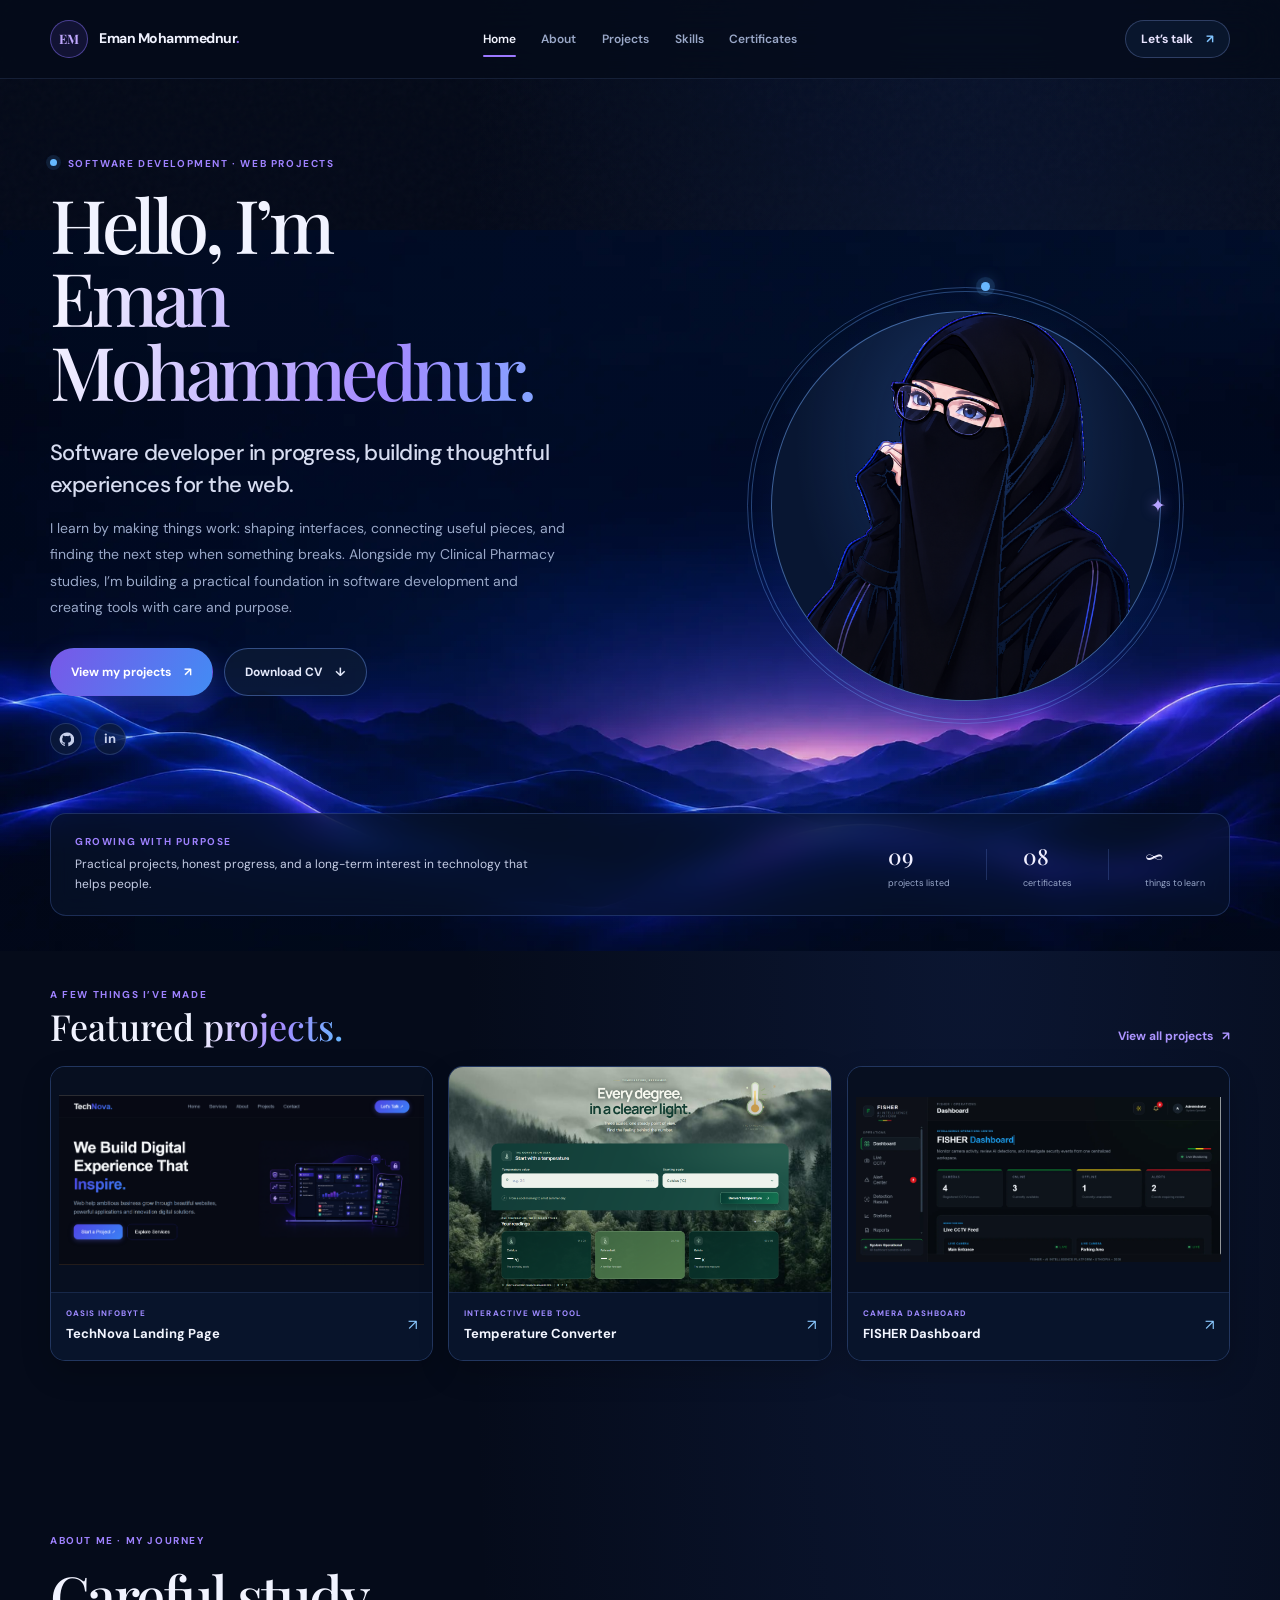
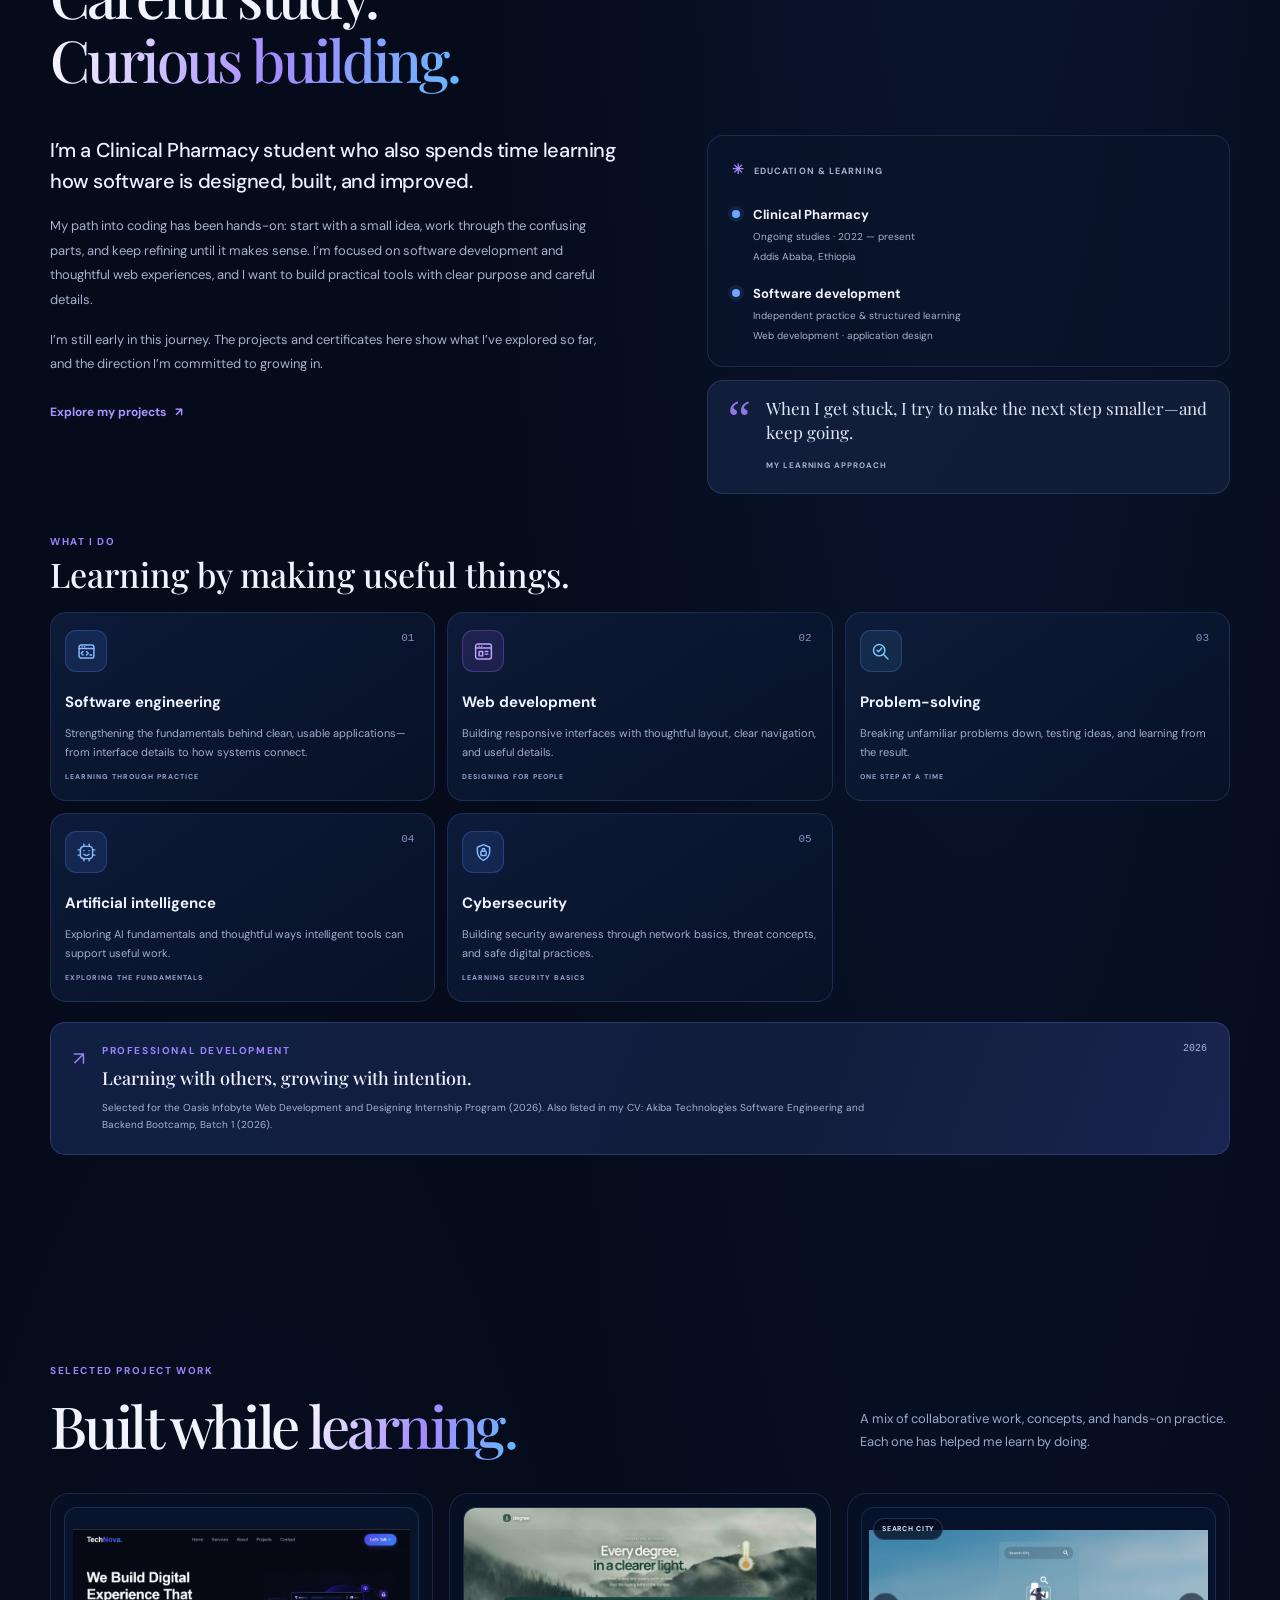
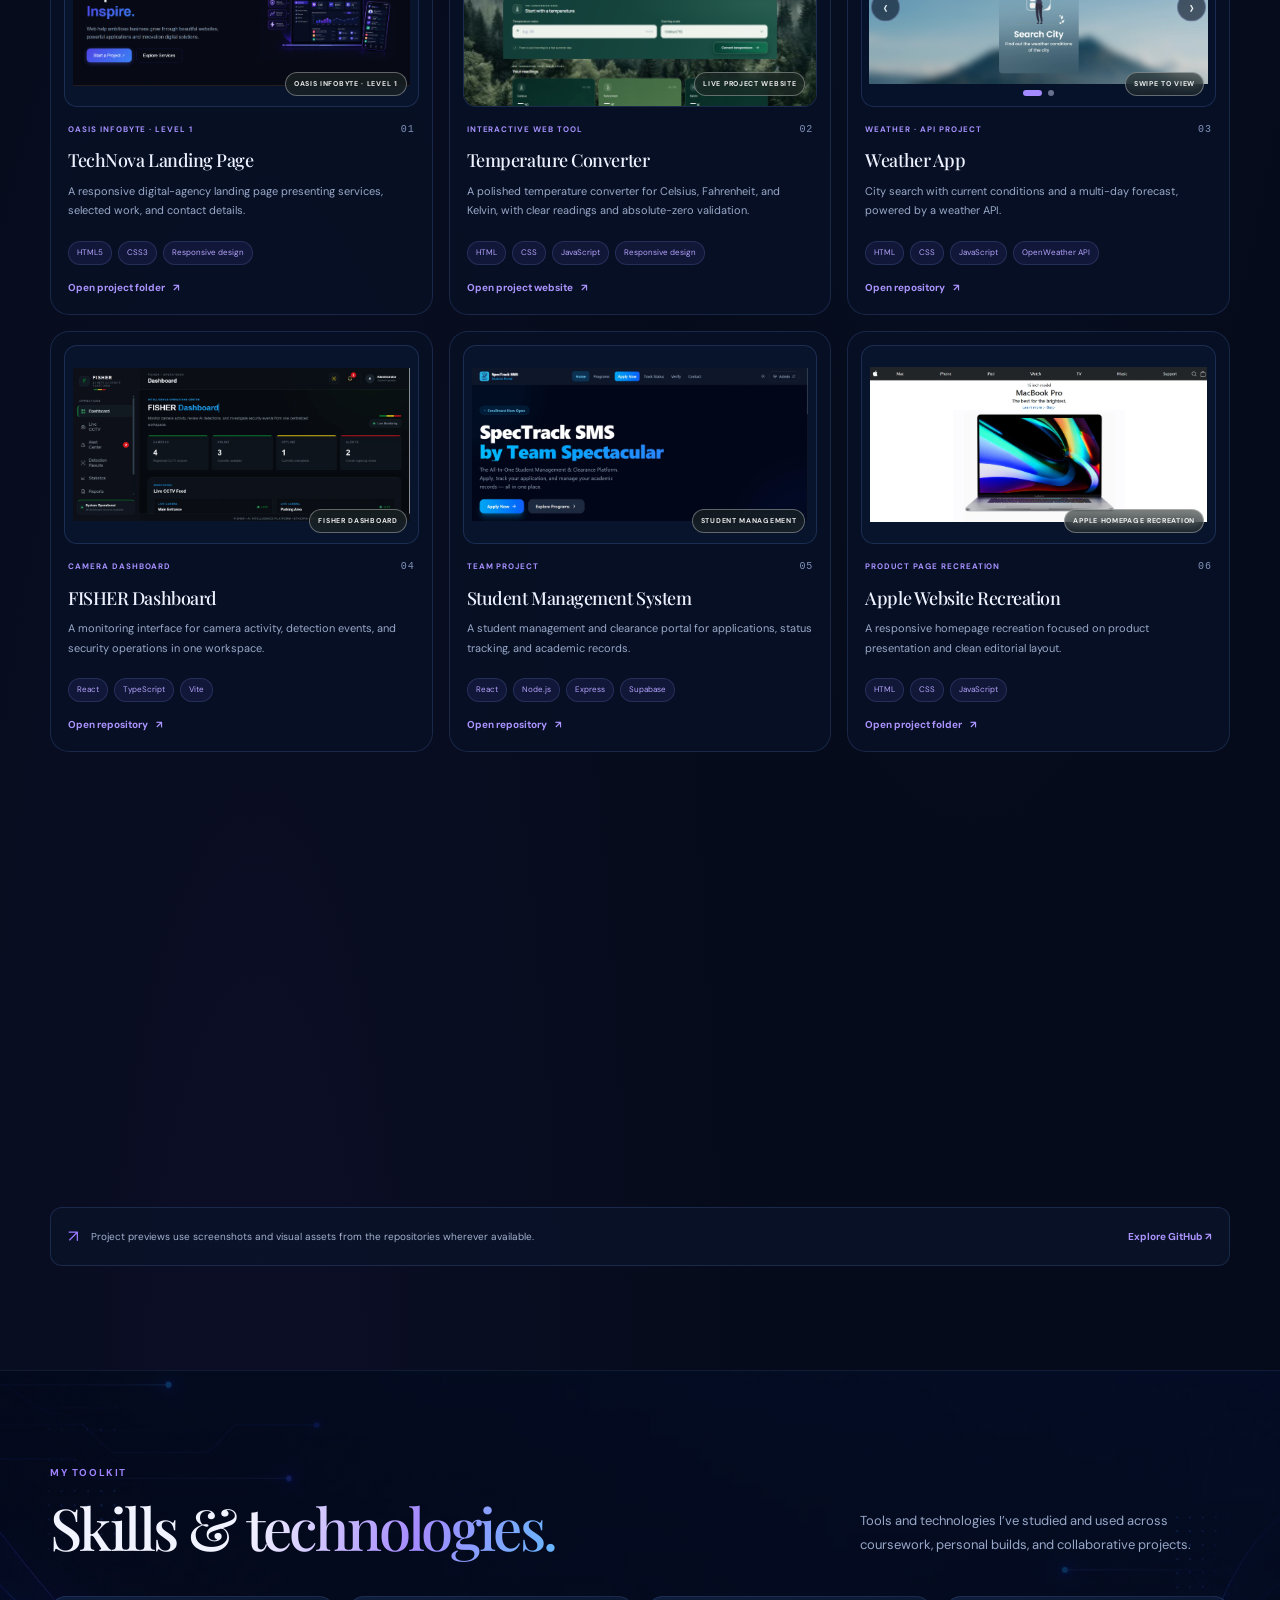
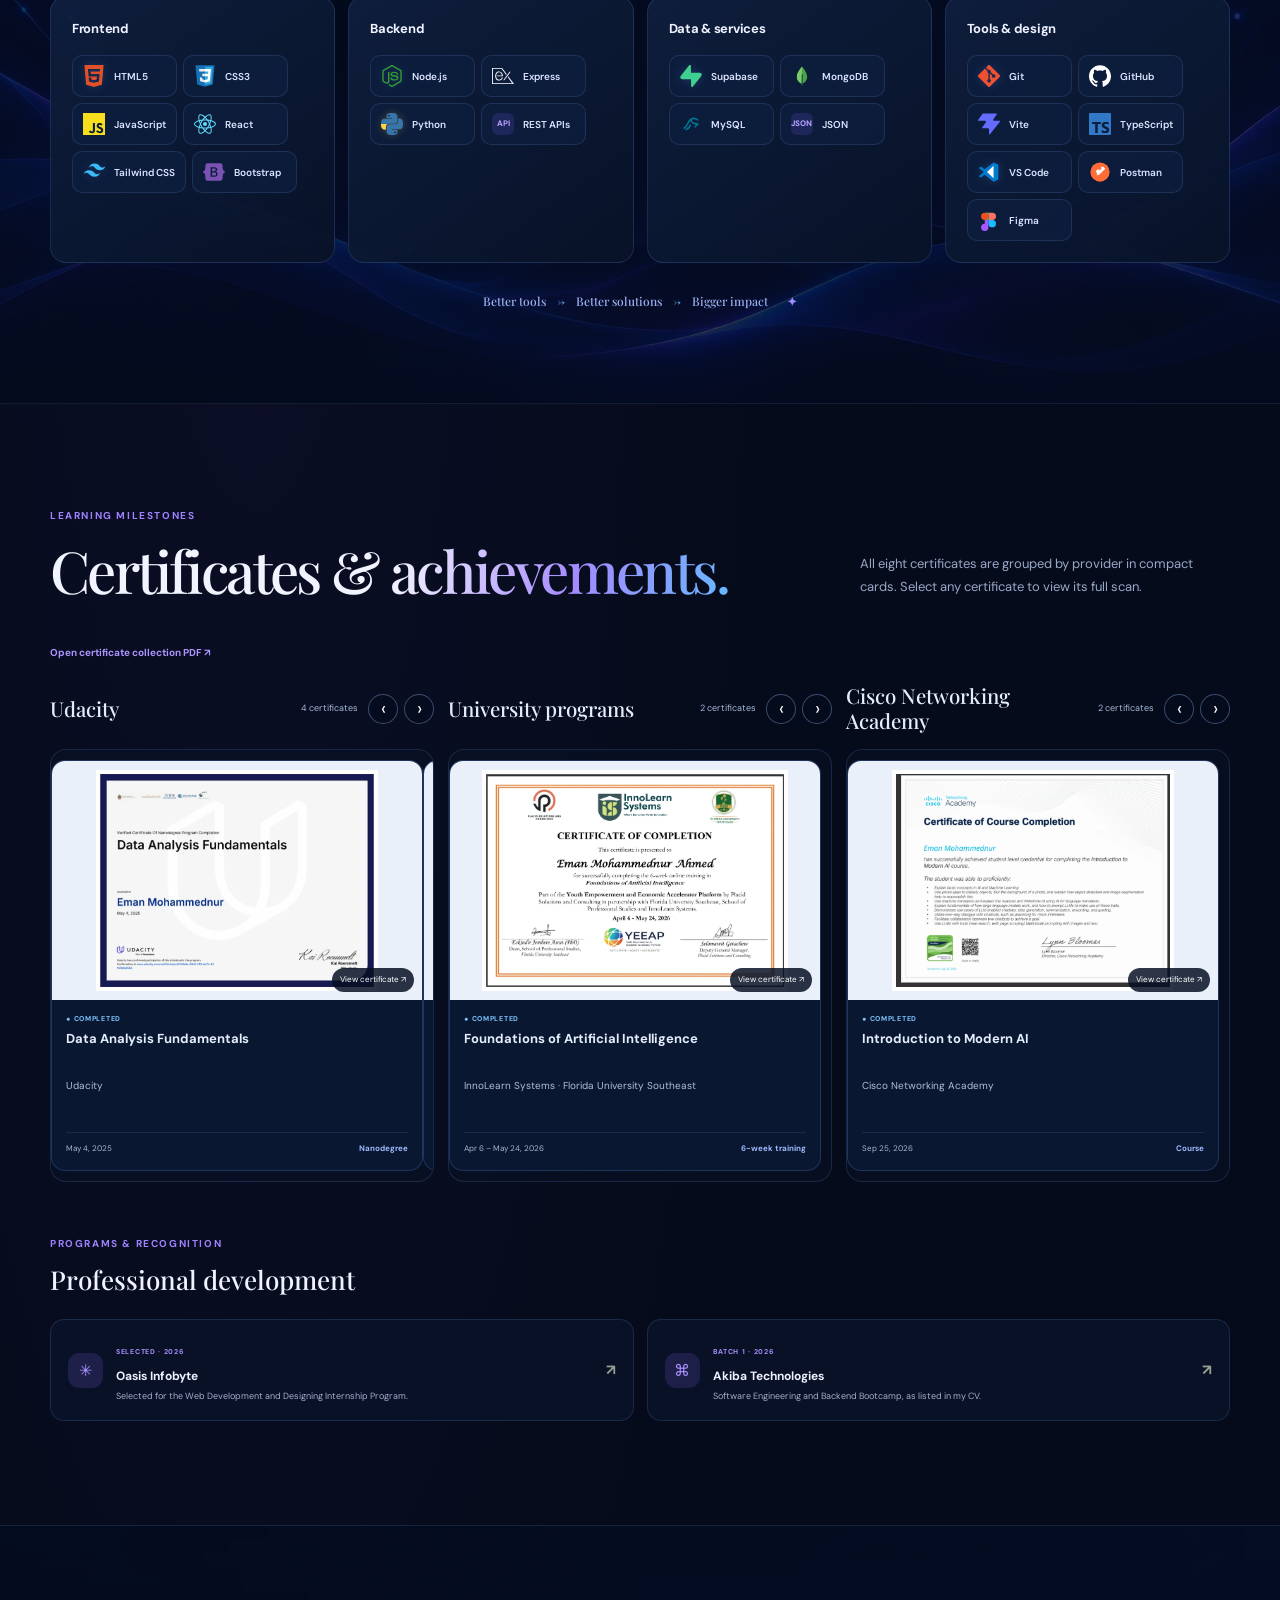
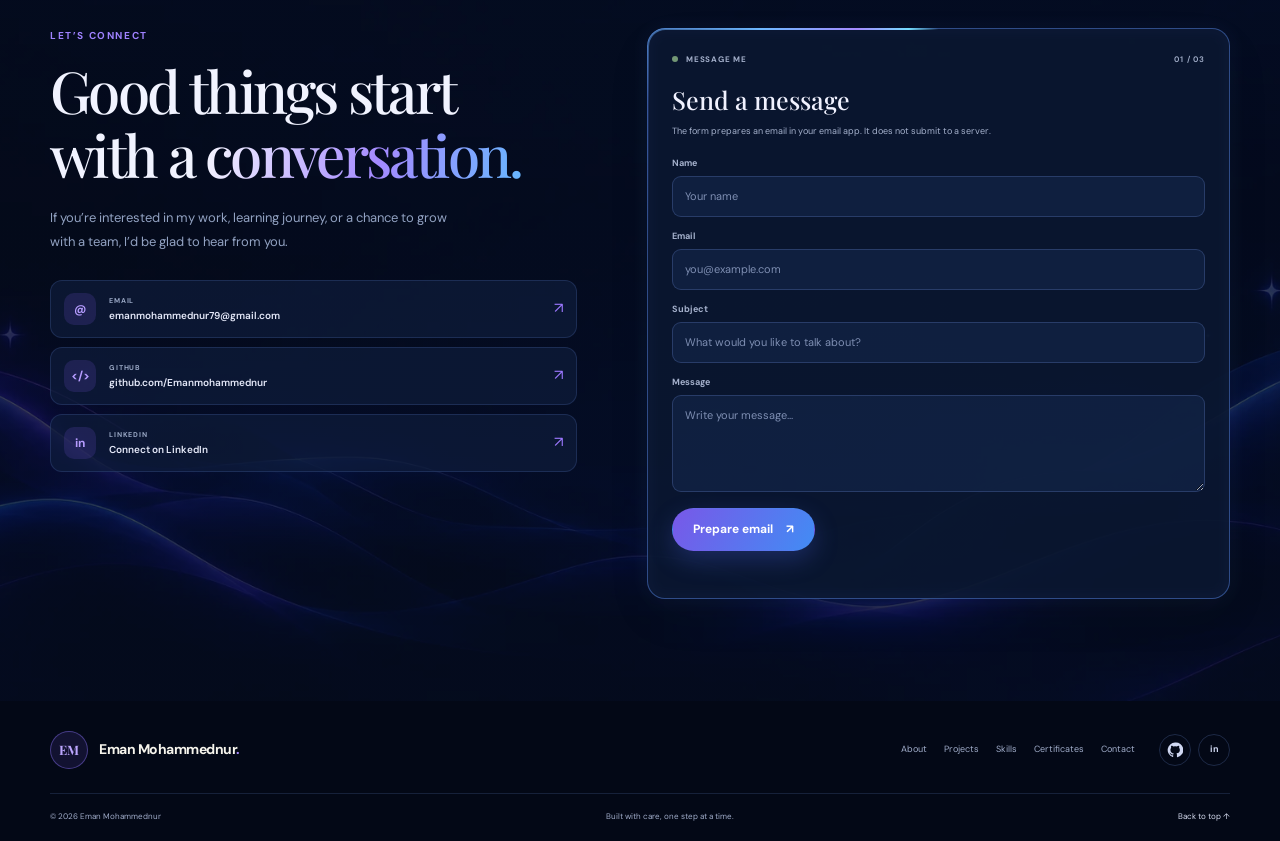
==== Level 1/Personal_Portfolio/index.html @ e4104e5e "Initial commit" ====
<!doctype html>
<html lang="en">
  <head>
    <meta charset="utf-8" />
    <meta name="viewport" content="width=device-width, initial-scale=1" />
    <meta name="theme-color" content="#050b1a" />
    <meta
      name="description"
      content="Eman Mohammednur — software developer and Clinical Pharmacy student building thoughtful, practical web projects."
    />
    <meta property="og:title" content="Eman Mohammednur — Software Developer" />
    <meta
      property="og:description"
      content="A portfolio of practical software projects, technical learning, and thoughtful web design."
    />
    <title>Eman Mohammednur — Software Developer</title>
    <link
      rel="icon"
      href="data:image/svg+xml,%3Csvg xmlns='http://www.w3.org/2000/svg' viewBox='0 0 64 64'%3E%3Crect width='64' height='64' rx='18' fill='%23050b1a'/%3E%3Ctext x='50%25' y='54%25' text-anchor='middle' dominant-baseline='middle' font-family='Georgia' font-weight='700' font-size='24' fill='%236ea8ff'%3EEM%3C/text%3E%3C/svg%3E"
    />
    <link rel="stylesheet" href="styles.css" />
    <script src="script.js" defer></script>
  </head>
  <body>
    <a class="skip-link" href="#main">Skip to content</a>
    <header class="site-header">
      <div class="header-inner wrap">
        <a class="brand" href="#home" aria-label="Eman Mohammednur home"
          ><span class="brand-mark">EM</span
          ><span>Eman Mohammednur<span class="blue">.</span></span></a
        >
        <button
          class="menu-toggle"
          aria-expanded="false"
          aria-controls="primary-nav"
          aria-label="Open navigation"
        >
          <span></span><span></span>
        </button>
        <nav class="primary-nav" id="primary-nav" aria-label="Main navigation">
          <a class="nav-link is-active" href="#home">Home</a
          ><a class="nav-link" href="#about">About</a
          ><a class="nav-link" href="#projects">Projects</a
          ><a class="nav-link" href="#skills">Skills</a
          ><a class="nav-link" href="#certificates">Certificates</a
          ><a class="nav-link mobile-contact" href="#contact">Contact <span>↗</span></a>
        </nav>
        <a class="button secondary header-contact" href="#contact">Let’s talk <span>↗</span></a>
      </div>
    </header>
    <main id="main">
      <section class="hero wrap" id="home">
        <div class="hero-copy reveal">
          <p class="eyebrow"><i class="live-dot"></i> SOFTWARE DEVELOPMENT · WEB PROJECTS</p>
          <h1>Hello, I’m<br /><span class="gradient-text">Eman Mohammednur.</span></h1>
          <p class="hero-role">
            Software developer in progress, building thoughtful experiences for the web.
          </p>
          <p class="hero-intro">
            I learn by making things work: shaping interfaces, connecting useful pieces, and finding
            the next step when something breaks. Alongside my Clinical Pharmacy studies, I’m
            building a practical foundation in software development and creating tools with care and
            purpose.
          </p>
          <div class="hero-actions">
            <a class="button primary" href="#projects">View my projects <span>↗</span></a
            ><a
              class="button secondary download-button"
              href="assets/Eman-Mohammednur-CV.pdf"
              download="Eman-Mohammednur-CV.pdf"
              >Download CV <span>↓</span></a
            >
          </div>
          <div class="social-links">
            <a
              class="social-icon"
              href="https://github.com/Emanmohammednur"
              target="_blank"
              rel="noreferrer"
              aria-label="GitHub profile"
              ><svg viewBox="0 0 24 24" aria-hidden="true">
                <path
                  d="M12 .9a11.1 11.1 0 0 0-3.5 21.6c.55.1.76-.23.76-.53v-2.06c-3.1.67-3.76-1.32-3.76-1.32-.5-1.28-1.24-1.62-1.24-1.62-1.01-.69.08-.68.08-.68 1.12.08 1.71 1.15 1.71 1.15 1.1-.1.69 1.92 3.45 1.16.1-.73.39-1.23.7-1.51-2.48-.29-5.1-1.24-5.1-5.52 0-1.22.44-2.22 1.16-3-.12-.29-.5-1.43.11-2.98 0 0 .95-.3 3.05 1.15a10.6 10.6 0 0 1 5.55 0c2.1-1.45 3.05-1.15 3.05-1.15.61 1.55.23 2.69.11 2.98.72.78 1.16 1.78 1.16 3 0 4.29-2.62 5.23-5.12 5.51.4.35.75 1.03.75 2.08v3.08c0 .3.2.64.77.53A11.1 11.1 0 0 0 12 .9Z"
                /></svg></a
            ><a
              class="social-icon linkedin"
              href="https://www.linkedin.com/in/eman-mohammednur-807894436"
              target="_blank"
              rel="noreferrer"
              aria-label="LinkedIn profile"
              >in</a
            >
          </div>
        </div>
        <div class="hero-art reveal">
          <div class="portrait-frame">
            <span class="portrait-orbit-track" aria-hidden="true"></span
            ><span class="portrait-orbit-pair" aria-hidden="true"
              ><span class="portrait-star">✦</span><span class="portrait-satellite"></span
            ></span>
            <div class="portrait-window">
              <img
                class="portrait-image"
                src="assets/profile/niqabi-cutout.png"
                alt="Illustrated portrait of Eman wearing a niqab and glasses"
              />
            </div>
          </div>
        </div>
        <div class="hero-strip reveal">
          <div>
            <p class="eyebrow">GROWING WITH PURPOSE</p>
            <p>
              Practical projects, honest progress, and a long-term interest in technology that helps
              people.
            </p>
          </div>
          <div class="metrics">
            <div><b>09</b><span>projects listed</span></div>
            <i></i>
            <div><b>08</b><span>certificates</span></div>
            <i></i>
            <div><b>∞</b><span>things to learn</span></div>
          </div>
        </div>
      </section>

      <section class="featured-section wrap" aria-labelledby="featured-heading">
        <div class="featured-heading reveal">
          <div>
            <p class="eyebrow">A FEW THINGS I’VE MADE</p>
            <h2 id="featured-heading">Featured <span class="gradient-text">projects.</span></h2>
          </div>
          <a class="text-link" href="#projects">View all projects <span>↗</span></a>
        </div>
        <div class="featured-grid">
          <a class="featured-card reveal" href="#project-landing"
            ><span class="featured-image"
              ><img
                src="assets/projects/technova-landing-page-user.png"
                alt="TechNova Digital landing page screenshot supplied by Eman"
                loading="lazy" /></span
            ><span class="featured-info"
              ><span><small>OASIS INFOBYTE</small><b>TechNova Landing Page</b></span
              ><i aria-hidden="true">↗</i></span
            ></a
          >
          <a class="featured-card reveal" href="#project-temperature"
            ><span class="featured-image temperature-site-preview"
              ><img
                src="assets/projects/temperature-converter.png"
                alt="Screenshot of the Temperature Converter website showing its forest background, converter form, and temperature readings"
                loading="lazy" /></span
            ><span class="featured-info"
              ><span><small>INTERACTIVE WEB TOOL</small><b>Temperature Converter</b></span
              ><i aria-hidden="true">↗</i></span
            ></a
          >
          <a class="featured-card reveal" href="#project-fisher"
            ><span class="featured-image"
              ><img
                src="assets/projects/fisher-dashboard-project.webp"
                alt="FISHER dashboard showing camera activity and monitoring summaries"
                loading="lazy" /></span
            ><span class="featured-info"
              ><span><small>CAMERA DASHBOARD</small><b>FISHER Dashboard</b></span
              ><i aria-hidden="true">↗</i></span
            ></a
          >
        </div>
      </section>

      <section class="section wrap" id="about">
        <div class="section-title reveal">
          <p class="eyebrow">ABOUT ME · MY JOURNEY</p>
          <h2>Careful study.<br /><span class="gradient-text">Curious building.</span></h2>
        </div>
        <div class="about-grid">
          <div class="about-copy reveal">
            <p class="lead">
              I’m a Clinical Pharmacy student who also spends time learning how software is
              designed, built, and improved.
            </p>
            <p>
              My path into coding has been hands-on: start with a small idea, work through the
              confusing parts, and keep refining until it makes sense. I’m focused on software
              development and thoughtful web experiences, and I want to build practical tools with
              clear purpose and careful details.
            </p>
            <p>
              I’m still early in this journey. The projects and certificates here show what I’ve
              explored so far, and the direction I’m committed to growing in.
            </p>
            <a class="text-link" href="#projects">Explore my projects <span>↗</span></a>
          </div>
          <div class="about-aside reveal">
            <div class="education-card">
              <p class="card-kicker"><span>✳</span> EDUCATION &amp; LEARNING</p>
              <div class="timeline-entry">
                <i></i>
                <div>
                  <h3>Clinical Pharmacy</h3>
                  <p>Ongoing studies · 2022 — present</p>
                  <small>Addis Ababa, Ethiopia</small>
                </div>
              </div>
              <div class="timeline-entry">
                <i></i>
                <div>
                  <h3>Software development</h3>
                  <p>Independent practice &amp; structured learning</p>
                  <small>Web development · application design</small>
                </div>
              </div>
            </div>
            <div class="quote-card">
              <b>“</b>
              <p>When I get stuck, I try to make the next step smaller—and keep going.</p>
              <small>MY LEARNING APPROACH</small>
            </div>
          </div>
        </div>
        <div class="journey-overview">
          <div class="journey-copy">
            <p class="eyebrow">WHAT I DO</p>
            <h3>Learning by making useful things.</h3>
          </div>
          <div class="focus-grid">
            <article class="focus-card reveal">
              <small>01</small
              ><span class="focus-icon" aria-hidden="true"
                ><svg viewBox="0 0 24 24" fill="none">
                  <rect x="3.5" y="4.5" width="17" height="15" rx="2.5"></rect>
                  <path
                    d="M3.5 8.5h17M7 6.5h.01M10 6.5h.01M8 12l-2 2 2 2m4 0 2-2-2-2m4 4h2"
                  ></path></svg
              ></span>
              <h3>Software engineering</h3>
              <p>
                Strengthening the fundamentals behind clean, usable applications—from interface
                details to how systems connect.
              </p>
              <label>LEARNING THROUGH PRACTICE</label>
            </article>
            <article class="focus-card reveal">
              <small>02</small
              ><span class="focus-icon" aria-hidden="true"
                ><svg viewBox="0 0 24 24" fill="none">
                  <rect x="3" y="3.5" width="18" height="17" rx="2.5"></rect>
                  <path d="M3 8h18M7 6h.01M10 6h.01M7 12h4v5H7zm7 0h3m-3 3h3"></path></svg
              ></span>
              <h3>Web development</h3>
              <p>
                Building responsive interfaces with thoughtful layout, clear navigation, and useful
                details.
              </p>
              <label>DESIGNING FOR PEOPLE</label>
            </article>
            <article class="focus-card reveal">
              <small>03</small
              ><span class="focus-icon" aria-hidden="true"
                ><svg viewBox="0 0 24 24" fill="none">
                  <circle cx="10.5" cy="10.5" r="6.5"></circle>
                  <path d="m15.5 15.5 5 5M8 10.5l1.7 1.7L13.5 8"></path></svg
              ></span>
              <h3>Problem-solving</h3>
              <p>Breaking unfamiliar problems down, testing ideas, and learning from the result.</p>
              <label>ONE STEP AT A TIME</label>
            </article>
            <article class="focus-card reveal">
              <small>04</small
              ><span class="focus-icon" aria-hidden="true"
                ><svg viewBox="0 0 24 24" fill="none">
                  <rect x="5" y="5" width="14" height="14" rx="4"></rect>
                  <path
                    d="M9 2.5v2.5m6-2.5v2.5M9 19v2.5m6-2.5v2.5M2.5 9H5m-2.5 6H5M19 9h2.5M19 15h2.5M9 10h.01M15 10h.01M9 14c1.7 1.5 4.3 1.5 6 0"
                  ></path></svg
              ></span>
              <h3>Artificial intelligence</h3>
              <p>
                Exploring AI fundamentals and thoughtful ways intelligent tools can support useful
                work.
              </p>
              <label>EXPLORING THE FUNDAMENTALS</label>
            </article>
            <article class="focus-card reveal">
              <small>05</small
              ><span class="focus-icon" aria-hidden="true"
                ><svg viewBox="0 0 24 24" fill="none">
                  <path d="M12 3 19 6v5c0 4.5-2.9 7.7-7 10-4.1-2.3-7-5.5-7-10V6l7-3Z"></path>
                  <rect x="9" y="10.5" width="6" height="5" rx="1"></rect>
                  <path d="M10.5 10.5V9a1.5 1.5 0 0 1 3 0v1.5"></path></svg
              ></span>
              <h3>Cybersecurity</h3>
              <p>
                Building security awareness through network basics, threat concepts, and safe
                digital practices.
              </p>
              <label>LEARNING SECURITY BASICS</label>
            </article>
          </div>
        </div>
        <div class="development-strip reveal">
          <span>↗</span>
          <div>
            <p class="eyebrow">PROFESSIONAL DEVELOPMENT</p>
            <h3>Learning with others, growing with intention.</h3>
            <p>
              Selected for the Oasis Infobyte Web Development and Designing Internship Program
              (2026). Also listed in my CV: Akiba Technologies Software Engineering and Backend
              Bootcamp, Batch 1 (2026).
            </p>
          </div>
          <small>2026</small>
        </div>
      </section>

      <section class="section wrap" id="projects">
        <div class="section-row reveal">
          <div class="section-title">
            <p class="eyebrow">SELECTED PROJECT WORK</p>
            <h2>Built while <span class="gradient-text">learning.</span></h2>
          </div>
          <p class="section-note">
            A mix of collaborative work, concepts, and hands-on practice. Each one has helped me
            learn by doing.
          </p>
        </div>
        <div class="project-grid">
          <article class="project-card reveal" id="project-landing">
            <div class="project-preview project-screenshot">
              <img
                src="assets/projects/technova-landing-page-user.png"
                alt="TechNova Digital responsive landing page screenshot supplied by Eman"
                loading="lazy"
              /><small class="preview-caption">OASIS INFOBYTE · LEVEL 1</small>
            </div>
            <div class="project-info">
              <div class="project-meta"><span>OASIS INFOBYTE · LEVEL 1</span><b>01</b></div>
              <h3>TechNova Landing Page</h3>
              <p>
                A responsive digital-agency landing page presenting services, selected work, and
                contact details.
              </p>
              <ul class="tags">
                <li>HTML5</li>
                <li>CSS3</li>
                <li>Responsive design</li>
              </ul>
              <a
                class="project-link"
                href="https://github.com/Emanmohammednur/OIBSIP/tree/master/Level%201/WebDev-L1-LandingPage"
                target="_blank"
                rel="noreferrer"
                >Open project folder <span>↗</span></a
              >
            </div>
          </article>
          <article class="project-card reveal" id="project-temperature">
            <div class="project-preview project-screenshot temperature-project-preview">
              <img
                src="assets/projects/temperature-converter.png"
                alt="Screenshot of the Temperature Converter website showing its forest background, converter form, and temperature readings"
                loading="lazy"
              /><small class="preview-caption">LIVE PROJECT WEBSITE</small>
            </div>
            <div class="project-info">
              <div class="project-meta"><span>INTERACTIVE WEB TOOL</span><b>02</b></div>
              <h3>Temperature Converter</h3>
              <p>
                A polished temperature converter for Celsius, Fahrenheit, and Kelvin, with clear
                readings and absolute-zero validation.
              </p>
              <ul class="tags">
                <li>HTML</li>
                <li>CSS</li>
                <li>JavaScript</li>
                <li>Responsive design</li>
              </ul>
              <a
                class="project-link"
                href="../Temperature_Convertor/index.html"
                target="_blank"
                rel="noreferrer"
                >Open project website <span>↗</span></a
              >
            </div>
          </article>
          <article class="project-card reveal" id="project-weather">
            <div
              class="project-preview project-carousel"
              data-carousel
              aria-label="Weather app screenshots"
            >
              <div class="carousel-track">
                <figure>
                  <img
                    src="assets/projects/weather-search.webp"
                    alt="Weather app city search screen"
                    loading="lazy"
                  />
                  <figcaption>SEARCH CITY</figcaption>
                </figure>
                <figure>
                  <img
                    src="assets/projects/weather-forecast.webp"
                    alt="Weather app forecast for Colorado"
                    loading="lazy"
                  />
                  <figcaption>WEATHER FORECAST</figcaption>
                </figure>
              </div>
              <button
                class="carousel-arrow previous"
                type="button"
                aria-label="Previous weather screenshot"
              >
                ‹</button
              ><button
                class="carousel-arrow next"
                type="button"
                aria-label="Next weather screenshot"
              >
                ›
              </button>
              <div class="carousel-dots">
                <button
                  type="button"
                  aria-label="Show weather search screenshot"
                  aria-current="true"
                ></button
                ><button
                  type="button"
                  aria-label="Show weather forecast screenshot"
                  aria-current="false"
                ></button>
              </div>
              <small class="preview-caption">SWIPE TO VIEW</small>
            </div>
            <div class="project-info">
              <div class="project-meta"><span>WEATHER · API PROJECT</span><b>03</b></div>
              <h3>Weather App</h3>
              <p>
                City search with current conditions and a multi-day forecast, powered by a weather
                API.
              </p>
              <ul class="tags">
                <li>HTML</li>
                <li>CSS</li>
                <li>JavaScript</li>
                <li>OpenWeather API</li>
              </ul>
              <a
                class="project-link"
                href="https://github.com/Emanmohammednur/Weather-App"
                target="_blank"
                rel="noreferrer"
                >Open repository <span>↗</span></a
              >
            </div>
          </article>
          <article class="project-card reveal" id="project-fisher">
            <div class="project-preview project-screenshot">
              <img
                src="assets/projects/fisher-dashboard-project.webp"
                alt="FISHER dashboard showing live camera status and monitoring summaries"
                loading="lazy"
              /><small class="preview-caption">FISHER DASHBOARD</small>
            </div>
            <div class="project-info">
              <div class="project-meta"><span>CAMERA DASHBOARD</span><b>04</b></div>
              <h3>FISHER Dashboard</h3>
              <p>
                A monitoring interface for camera activity, detection events, and security
                operations in one workspace.
              </p>
              <ul class="tags">
                <li>React</li>
                <li>TypeScript</li>
                <li>Vite</li>
              </ul>
              <a
                class="project-link"
                href="https://github.com/Emanmohammednur/Fisher-Dashboard"
                target="_blank"
                rel="noreferrer"
                >Open repository <span>↗</span></a
              >
            </div>
          </article>
          <article class="project-card reveal" id="project-student">
            <div class="project-preview project-screenshot">
              <img
                src="assets/projects/student-management.webp"
                alt="Screenshot of the student management portal created by Team Spectacular"
                loading="lazy"
              /><small class="preview-caption">STUDENT MANAGEMENT</small>
            </div>
            <div class="project-info">
              <div class="project-meta"><span>TEAM PROJECT</span><b>05</b></div>
              <h3>Student Management System</h3>
              <p>
                A student management and clearance portal for applications, status tracking, and
                academic records.
              </p>
              <ul class="tags">
                <li>React</li>
                <li>Node.js</li>
                <li>Express</li>
                <li>Supabase</li>
              </ul>
              <a
                class="project-link"
                href="https://github.com/Spectacular-insa/Student_management"
                target="_blank"
                rel="noreferrer"
                >Open repository <span>↗</span></a
              >
            </div>
          </article>
          <article class="project-card reveal">
            <div class="project-preview project-screenshot">
              <img
                src="assets/projects/apple-homepage.webp"
                alt="Apple homepage recreation screenshot showing a MacBook Pro product page"
                loading="lazy"
              /><small class="preview-caption">APPLE HOMEPAGE RECREATION</small>
            </div>
            <div class="project-info">
              <div class="project-meta"><span>PRODUCT PAGE RECREATION</span><b>06</b></div>
              <h3>Apple Website Recreation</h3>
              <p>
                A responsive homepage recreation focused on product presentation and clean editorial
                layout.
              </p>
              <ul class="tags">
                <li>HTML</li>
                <li>CSS</li>
                <li>JavaScript</li>
              </ul>
              <a
                class="project-link"
                href="https://github.com/Emanmohammednur/Evangadi-Project/tree/master/phase%201/Apple%20Homepage"
                target="_blank"
                rel="noreferrer"
                >Open project folder <span>↗</span></a
              >
            </div>
          </article>
          <article class="project-card reveal">
            <div class="project-preview project-screenshot">
              <img
                src="assets/projects/youtube-homepage.webp"
                alt="YouTube homepage clone with video cards and sidebar navigation"
                loading="lazy"
              /><small class="preview-caption">YOUTUBE CLONE</small>
            </div>
            <div class="project-info">
              <div class="project-meta"><span>INTERFACE RECREATION</span><b>07</b></div>
              <h3>YouTube Homepage Clone</h3>
              <p>
                A front-end recreation of the YouTube browse page with a navigation rail, video
                grid, and search header.
              </p>
              <ul class="tags">
                <li>HTML</li>
                <li>CSS</li>
                <li>JavaScript</li>
              </ul>
              <a
                class="project-link"
                href="https://github.com/Emanmohammednur"
                target="_blank"
                rel="noreferrer"
                >More on GitHub <span>↗</span></a
              >
            </div>
          </article>
          <article class="project-card reveal">
            <div class="project-preview project-screenshot calculator-preview">
              <img
                src="assets/projects/calculator-app.webp"
                alt="Responsive calculator project showing arithmetic controls and display"
                loading="lazy"
              /><small class="preview-caption">CALCULATOR APP</small>
            </div>
            <div class="project-info">
              <div class="project-meta"><span>INTERACTIVE WEB APP</span><b>08</b></div>
              <h3>Calculator App</h3>
              <p>
                A responsive calculator with live arithmetic, clear and delete controls, and
                animated button feedback.
              </p>
              <ul class="tags">
                <li>HTML5</li>
                <li>CSS3</li>
                <li>JavaScript</li>
              </ul>
              <div class="project-links">
                <a
                  class="project-link"
                  href="https://calculator-app-67e0.onrender.com"
                  target="_blank"
                  rel="noreferrer"
                  >Live demo <span>↗</span></a
                ><a
                  class="project-link"
                  href="https://github.com/Emanmohammednur/Calculator-App"
                  target="_blank"
                  rel="noreferrer"
                  >Source code <span>↗</span></a
                >
              </div>
            </div>
          </article>
          <article class="project-card reveal">
            <div class="project-preview project-screenshot portfolio-project-preview">
              <img
                src="assets/projects/portfolio-website-current.png"
                alt="Screenshot of the current Eman Mohammednur portfolio homepage"
                loading="lazy"
              />
              <small class="preview-caption">CURRENT PORTFOLIO WEBSITE</small>
            </div>
            <div class="project-info">
              <div class="project-meta"><span>PERSONAL PORTFOLIO</span><b>09</b></div>
              <h3>This Portfolio</h3>
              <p>
                A responsive portfolio for my software work, learning journey, and selected
                projects—with a custom dark interface.
              </p>
              <ul class="tags">
                <li>HTML5</li>
                <li>CSS3</li>
                <li>JavaScript</li>
                <li>Responsive</li>
              </ul>
              <a class="project-link" href="#home">Back to the homepage <span>↗</span></a>
            </div>
          </article>
        </div>
        <div class="project-note">
          <span>↗</span>
          <p>
            Project previews use screenshots and visual assets from the repositories wherever
            available.
          </p>
          <a href="https://github.com/Emanmohammednur" target="_blank" rel="noreferrer"
            >Explore GitHub ↗</a
          >
        </div>
      </section>

      <section class="band-section" id="skills">
        <div class="wrap section">
          <div class="section-row reveal">
            <div class="section-title">
              <p class="eyebrow">MY TOOLKIT</p>
              <h2>Skills &amp; <span class="gradient-text">technologies.</span></h2>
            </div>
            <p class="section-note">
              Tools and technologies I’ve studied and used across coursework, personal builds, and
              collaborative projects.
            </p>
          </div>
          <div class="skills-grid">
            <article class="skill-card reveal">
              <h3>Frontend</h3>
              <ul class="stack-list">
                <li><img src="assets/technology/html5.svg" alt="" /><span>HTML5</span></li>
                <li><img src="assets/technology/css3.svg" alt="" /><span>CSS3</span></li>
                <li>
                  <img src="assets/technology/javascript.svg" alt="" /><span>JavaScript</span>
                </li>
                <li><img src="assets/technology/react.svg" alt="" /><span>React</span></li>
                <li>
                  <img src="assets/technology/tailwindcss.svg" alt="" /><span>Tailwind CSS</span>
                </li>
                <li><img src="assets/technology/bootstrap.svg" alt="" /><span>Bootstrap</span></li>
              </ul>
            </article>
            <article class="skill-card reveal">
              <h3>Backend</h3>
              <ul class="stack-list">
                <li><img src="assets/technology/node-js.svg" alt="" /><span>Node.js</span></li>
                <li><img src="assets/technology/express.svg" alt="" /><span>Express</span></li>
                <li><img src="assets/technology/python.svg" alt="" /><span>Python</span></li>
                <li><span class="stack-mark">API</span><span>REST APIs</span></li>
              </ul>
            </article>
            <article class="skill-card reveal">
              <h3>Data &amp; services</h3>
              <ul class="stack-list">
                <li><img src="assets/technology/supabase.svg" alt="" /><span>Supabase</span></li>
                <li><img src="assets/technology/mongodb.svg" alt="" /><span>MongoDB</span></li>
                <li><img src="assets/technology/mysql.svg" alt="" /><span>MySQL</span></li>
                <li><span class="stack-mark">JSON</span><span>JSON</span></li>
              </ul>
            </article>
            <article class="skill-card reveal">
              <h3>Tools &amp; design</h3>
              <ul class="stack-list">
                <li><img src="assets/technology/git.svg" alt="" /><span>Git</span></li>
                <li><img src="assets/technology/github.svg" alt="" /><span>GitHub</span></li>
                <li><img src="assets/technology/vite.svg" alt="" /><span>Vite</span></li>
                <li>
                  <img src="assets/technology/typescript.svg" alt="" /><span>TypeScript</span>
                </li>
                <li><img src="assets/technology/vscode.svg" alt="" /><span>VS Code</span></li>
                <li><img src="assets/technology/postman.svg" alt="" /><span>Postman</span></li>
                <li><img src="assets/technology/figma.svg" alt="" /><span>Figma</span></li>
              </ul>
            </article>
          </div>
          <div class="skills-footer reveal">
            <span>Better tools</span><i>→</i><span>Better solutions</span><i>→</i
            ><span>Bigger impact</span><b>✦</b>
          </div>
        </div>
      </section>

      <section class="section wrap" id="certificates">
        <div class="section-row reveal">
          <div class="section-title">
            <p class="eyebrow">LEARNING MILESTONES</p>
            <h2>Certificates &amp; <span class="gradient-text">achievements.</span></h2>
          </div>
          <p class="section-note">
            All eight certificates are grouped by provider in compact cards. Select any certificate
            to view its full scan.
          </p>
        </div>
        <a
          class="certificate-pdf-download"
          href="assets/certificates/Updated%20Certificate.pdf"
          target="_blank"
          rel="noreferrer"
          >Open certificate collection PDF ↗</a
        >
        <div class="certificate-groups">
          <section class="certificate-group" data-card-count="4" aria-labelledby="udacity-heading">
            <div class="certificate-group-heading">
              <h3 id="udacity-heading">Udacity</h3>
              <div class="certificate-group-controls">
                <span>4 certificates</span
                ><button
                  class="carousel-arrow previous"
                  type="button"
                  aria-label="Previous Udacity certificate"
                >
                  ‹</button
                ><button
                  class="carousel-arrow next"
                  type="button"
                  aria-label="Next Udacity certificate"
                >
                  ›
                </button>
              </div>
            </div>
            <div
              class="certificate-carousel certificate-projects"
              data-carousel="cards"
              data-autoplay="true"
              aria-label="Udacity certificates"
            >
              <div class="carousel-track">
                <figure>
                  <article class="certificate-card">
                    <button
                      class="certificate-preview"
                      data-certificate="assets/certificates/android-developer-fundamentals.webp"
                      data-title="Android Developer Fundamentals"
                      aria-label="View certificate: Android Developer Fundamentals"
                    >
                      <img
                        src="assets/certificates/android-developer-fundamentals.webp"
                        alt="Udacity Android Developer Fundamentals certificate"
                        loading="lazy"
                      /><span>View certificate ↗</span>
                    </button>
                    <div class="certificate-info">
                      <small>● COMPLETED</small>
                      <h3>Android Developer Fundamentals</h3>
                      <p>Udacity</p>
                      <footer><span>May 4, 2025</span><b>Nanodegree</b></footer>
                    </div>
                  </article>
                </figure>
                <figure>
                  <article class="certificate-card">
                    <button
                      class="certificate-preview"
                      data-certificate="assets/certificates/data-analysis-fundamentals.webp"
                      data-title="Data Analysis Fundamentals"
                      aria-label="View certificate: Data Analysis Fundamentals"
                    >
                      <img
                        src="assets/certificates/data-analysis-fundamentals.webp"
                        alt="Udacity Data Analysis Fundamentals certificate"
                        loading="lazy"
                      /><span>View certificate ↗</span>
                    </button>
                    <div class="certificate-info">
                      <small>● COMPLETED</small>
                      <h3>Data Analysis Fundamentals</h3>
                      <p>Udacity</p>
                      <footer><span>May 4, 2025</span><b>Nanodegree</b></footer>
                    </div>
                  </article>
                </figure>
                <figure>
                  <article class="certificate-card">
                    <button
                      class="certificate-preview"
                      data-certificate="assets/certificates/programming-fundamentals.webp"
                      data-title="Programming Fundamentals"
                      aria-label="View certificate: Programming Fundamentals"
                    >
                      <img
                        src="assets/certificates/programming-fundamentals.webp"
                        alt="Udacity Programming Fundamentals certificate"
                        loading="lazy"
                      /><span>View certificate ↗</span>
                    </button>
                    <div class="certificate-info">
                      <small>● COMPLETED</small>
                      <h3>Programming Fundamentals</h3>
                      <p>Udacity</p>
                      <footer><span>May 4, 2025</span><b>Nanodegree</b></footer>
                    </div>
                  </article>
                </figure>
                <figure>
                  <article class="certificate-card">
                    <button
                      class="certificate-preview"
                      data-certificate="assets/certificates/artificial-intelligence-fundamentals.webp"
                      data-title="Artificial Intelligence Fundamentals"
                      aria-label="View certificate: Artificial Intelligence Fundamentals"
                    >
                      <img
                        src="assets/certificates/artificial-intelligence-fundamentals.webp"
                        alt="Udacity Artificial Intelligence Fundamentals certificate"
                        loading="lazy"
                      /><span>View certificate ↗</span>
                    </button>
                    <div class="certificate-info">
                      <small>● COMPLETED</small>
                      <h3>Artificial Intelligence Fundamentals</h3>
                      <p>Udacity</p>
                      <footer><span>May 4, 2025</span><b>Nanodegree</b></footer>
                    </div>
                  </article>
                </figure>
              </div>
            </div>
          </section>
          <section
            class="certificate-group"
            data-card-count="2"
            aria-labelledby="university-heading"
          >
            <div class="certificate-group-heading">
              <h3 id="university-heading">University programs</h3>
              <div class="certificate-group-controls">
                <span>2 certificates</span
                ><button
                  class="carousel-arrow previous"
                  type="button"
                  aria-label="Previous university certificate"
                >
                  ‹</button
                ><button
                  class="carousel-arrow next"
                  type="button"
                  aria-label="Next university certificate"
                >
                  ›
                </button>
              </div>
            </div>
            <div
              class="certificate-carousel certificate-projects"
              data-carousel="cards"
              data-autoplay="true"
              aria-label="University program certificates"
            >
              <div class="carousel-track">
                <figure>
                  <article class="certificate-card">
                    <button
                      class="certificate-preview"
                      data-certificate="assets/certificates/ai-and-career-empowerment.webp"
                      data-title="AI and Career Empowerment"
                      aria-label="View certificate: AI and Career Empowerment"
                    >
                      <img
                        src="assets/certificates/ai-and-career-empowerment.webp"
                        alt="University of Maryland Robert H. Smith School of Business AI and Career Empowerment certificate"
                        loading="lazy"
                      /><span>View certificate ↗</span>
                    </button>
                    <div class="certificate-info">
                      <small>● COMPLETED</small>
                      <h3>AI and Career Empowerment</h3>
                      <p>University of Maryland · Robert H. Smith School of Business</p>
                      <footer><span>July 8, 2025</span><b>Non-credit course</b></footer>
                    </div>
                  </article>
                </figure>
                <figure>
                  <article class="certificate-card">
                    <button
                      class="certificate-preview"
                      data-certificate="assets/certificates/foundations-of-artificial-intelligence.webp"
                      data-title="Foundations of Artificial Intelligence"
                      aria-label="View certificate: Foundations of Artificial Intelligence"
                    >
                      <img
                        src="assets/certificates/foundations-of-artificial-intelligence.webp"
                        alt="Foundations of Artificial Intelligence training certificate from InnoLearn Systems and Florida University Southeast"
                        loading="lazy"
                      /><span>View certificate ↗</span>
                    </button>
                    <div class="certificate-info">
                      <small>● COMPLETED</small>
                      <h3>Foundations of Artificial Intelligence</h3>
                      <p>InnoLearn Systems · Florida University Southeast</p>
                      <footer><span>Apr 6 – May 24, 2026</span><b>6-week training</b></footer>
                    </div>
                  </article>
                </figure>
              </div>
            </div>
          </section>
          <section class="certificate-group" data-card-count="2" aria-labelledby="cisco-heading">
            <div class="certificate-group-heading">
              <h3 id="cisco-heading">Cisco Networking Academy</h3>
              <div class="certificate-group-controls">
                <span>2 certificates</span
                ><button
                  class="carousel-arrow previous"
                  type="button"
                  aria-label="Previous Cisco certificate"
                >
                  ‹</button
                ><button
                  class="carousel-arrow next"
                  type="button"
                  aria-label="Next Cisco certificate"
                >
                  ›
                </button>
              </div>
            </div>
            <div
              class="certificate-carousel certificate-projects"
              data-carousel="cards"
              data-autoplay="true"
              aria-label="Cisco Networking Academy certificates"
            >
              <div class="carousel-track">
                <figure>
                  <article class="certificate-card">
                    <button
                      class="certificate-preview"
                      data-certificate="assets/certificates/introduction-to-cybersecurity.webp"
                      data-title="Introduction to Cybersecurity"
                      aria-label="View certificate: Introduction to Cybersecurity"
                    >
                      <img
                        src="assets/certificates/introduction-to-cybersecurity.webp"
                        alt="Cisco Networking Academy Introduction to Cybersecurity certificate"
                        loading="lazy"
                      /><span>View certificate ↗</span>
                    </button>
                    <div class="certificate-info">
                      <small>● COMPLETED</small>
                      <h3>Introduction to Cybersecurity</h3>
                      <p>Cisco Networking Academy</p>
                      <footer><span>Sep 25, 2026</span><b>Course</b></footer>
                    </div>
                  </article>
                </figure>
                <figure>
                  <article class="certificate-card">
                    <button
                      class="certificate-preview"
                      data-certificate="assets/certificates/introduction-to-modern-ai.webp"
                      data-title="Introduction to Modern AI"
                      aria-label="View certificate: Introduction to Modern AI"
                    >
                      <img
                        src="assets/certificates/introduction-to-modern-ai.webp"
                        alt="Cisco Networking Academy Introduction to Modern AI certificate"
                        loading="lazy"
                      /><span>View certificate ↗</span>
                    </button>
                    <div class="certificate-info">
                      <small>● COMPLETED</small>
                      <h3>Introduction to Modern AI</h3>
                      <p>Cisco Networking Academy</p>
                      <footer><span>Sep 25, 2026</span><b>Course</b></footer>
                    </div>
                  </article>
                </figure>
              </div>
            </div>
          </section>
        </div>
        <div class="achievement-heading reveal">
          <div>
            <p class="eyebrow">PROGRAMS &amp; RECOGNITION</p>
            <h3>Professional development</h3>
          </div>
        </div>
        <div class="achievement-grid">
          <article class="achievement-card reveal">
            <span>✳</span>
            <div>
              <small>SELECTED · 2026</small>
              <h4>Oasis Infobyte</h4>
              <p>Selected for the Web Development and Designing Internship Program.</p>
            </div>
            <b>↗</b>
          </article>
          <article class="achievement-card reveal">
            <span>⌘</span>
            <div>
              <small>BATCH 1 · 2026</small>
              <h4>Akiba Technologies</h4>
              <p>Software Engineering and Backend Bootcamp, as listed in my CV.</p>
            </div>
            <b>↗</b>
          </article>
        </div>
      </section>

      <section class="contact-section" id="contact">
        <div class="wrap contact-grid">
          <div class="contact-copy reveal">
            <p class="eyebrow">LET’S CONNECT</p>
            <h2>Good things start<br />with a <span class="gradient-text">conversation.</span></h2>
            <p>
              If you’re interested in my work, learning journey, or a chance to grow with a team,
              I’d be glad to hear from you.
            </p>
            <div class="contact-methods">
              <a href="mailto:emanmohammednur79@gmail.com"
                ><span>@</span>
                <div><small>EMAIL</small><b>emanmohammednur79@gmail.com</b></div>
                <i>↗</i></a
              ><a href="https://github.com/Emanmohammednur" target="_blank" rel="noreferrer"
                ><span>&lt;/&gt;</span>
                <div><small>GITHUB</small><b>github.com/Emanmohammednur</b></div>
                <i>↗</i></a
              ><a
                href="https://www.linkedin.com/in/eman-mohammednur-807894436"
                target="_blank"
                rel="noreferrer"
                ><span>in</span>
                <div><small>LINKEDIN</small><b>Connect on LinkedIn</b></div>
                <i>↗</i></a
              >
            </div>
          </div>
          <form class="contact-form reveal" id="contact-form">
            <div class="form-kicker">
              <span><i></i> MESSAGE ME</span><b>01 / 03</b>
            </div>
            <h3>Send a message</h3>
            <p>The form prepares an email in your email app. It does not submit to a server.</p>
            <div class="form-row">
              <label for="name">Name</label
              ><input
                id="name"
                name="name"
                type="text"
                autocomplete="name"
                placeholder="Your name"
                required
              />
            </div>
            <div class="form-row">
              <label for="email">Email</label
              ><input
                id="email"
                name="email"
                type="email"
                autocomplete="email"
                placeholder="you@example.com"
                required
              />
            </div>
            <div class="form-row">
              <label for="subject">Subject</label
              ><input
                id="subject"
                name="subject"
                type="text"
                placeholder="What would you like to talk about?"
                required
              />
            </div>
            <div class="form-row">
              <label for="message">Message</label
              ><textarea
                id="message"
                name="message"
                rows="4"
                placeholder="Write your message..."
                required
              ></textarea>
            </div>
            <button class="button primary submit-button" type="submit">
              Prepare email <span>↗</span>
            </button>
            <div class="form-feedback" id="form-feedback" aria-live="polite"></div>
          </form>
        </div>
      </section>
    </main>
    <footer class="site-footer">
      <div class="wrap footer-inner">
        <a class="brand" href="#home"
          ><span class="brand-mark">EM</span
          ><span>Eman Mohammednur<span class="blue">.</span></span></a
        >
        <nav aria-label="Footer navigation">
          <a href="#about">About</a><a href="#projects">Projects</a><a href="#skills">Skills</a
          ><a href="#certificates">Certificates</a><a href="#contact">Contact</a>
        </nav>
        <div class="footer-social">
          <a
            href="https://github.com/Emanmohammednur"
            target="_blank"
            rel="noreferrer"
            aria-label="GitHub profile"
            ><svg viewBox="0 0 24 24" aria-hidden="true">
              <path
                d="M12 .9a11.1 11.1 0 0 0-3.5 21.6c.55.1.76-.23.76-.53v-2.06c-3.1.67-3.76-1.32-3.76-1.32-.5-1.28-1.24-1.62-1.24-1.62-1.01-.69.08-.68.08-.68 1.12.08 1.71 1.15 1.71 1.15 1 .1.69 1.92 3.45 1.16.1-.73.39-1.23.7-1.51-2.48-.29-5.1-1.24-5.1-5.52 0-1.22.44-2.22 1.16-3-.12-.29-.5-1.43.11-2.98 0 0 .95-.3 3.05 1.15a10.6 10.6 0 0 1 5.55 0c2.1-1.45 3.05-1.15 3.05-1.15.61 1.55.23 2.69.11 2.98.72.78 1.16 1.78 1.16 3 0 4.29-2.62 5.23-5.12 5.51.4.35.75 1.03.75 2.08v3.08c0 .3.2.64.77.53A11.1 11.1 0 0 0 12 .9Z"
              /></svg></a
          ><a
            href="https://www.linkedin.com/in/eman-mohammednur-807894436"
            target="_blank"
            rel="noreferrer"
            aria-label="LinkedIn"
            >in</a
          >
        </div>
        <div class="footer-bottom">
          <span>© <span id="year">2026</span> Eman Mohammednur</span
          ><span>Built with care, one step at a time.</span><a href="#home">Back to top ↑</a>
        </div>
      </div>
    </footer>
    <dialog class="certificate-dialog" id="certificate-dialog" aria-labelledby="dialog-title">
      <div class="dialog-head">
        <div>
          <p class="eyebrow">CERTIFICATE PREVIEW</p>
          <h2 id="dialog-title">Certificate</h2>
        </div>
        <button class="dialog-close" type="button" aria-label="Close certificate preview">×</button>
      </div>
      <div class="dialog-image"><img id="dialog-img" alt="" /></div>
      <div class="dialog-foot">
        <span>Press Escape or select close to return.</span
        ><a
          id="open-certificate"
          href="assets/certificates/foundations-of-artificial-intelligence.webp"
          target="_blank"
          rel="noreferrer"
          >Open image in new tab ↗</a
        >
      </div>
    </dialog>
  </body>
</html>
---- Level 1/Personal_Portfolio/styles.css ----
@import url("https://fonts.googleapis.com/css2?family=DM+Sans:wght@400;500;600;700&family=Playfair+Display:wght@500;600;700&display=swap");

:root {
  color-scheme: dark;
  --paper: #050b1a;
  --paper-deep: #09142a;
  --white: #0c1932;
  --ink: #f1f3ff;
  --ink-soft: #bdc9e6;
  --muted: #92a2c2;
  --line: rgba(113, 145, 221, 0.24);
  --accent: #9c78ff;
  --accent-deep: #b7a0ff;
  --sage: #7195ff;
  --sage-light: #101f43;
  --gold: #5da9ff;
  --content: 1180px;
  --radius: 20px;
  --shadow: 0 22px 60px rgba(0, 0, 0, 0.35);
}

* {
  box-sizing: border-box;
}
html {
  overflow-x: clip;
  scroll-behavior: smooth;
  scroll-padding-top: 92px;
}
body {
  margin: 0;
  overflow-x: clip;
  color: var(--ink);
  background:
    radial-gradient(ellipse at 76% 10%, rgba(49, 90, 196, 0.16), transparent 32rem),
    radial-gradient(ellipse at 20% 65%, rgba(89, 49, 177, 0.1), transparent 34rem), var(--paper);
  font:
    15px/1.7 "DM Sans",
    "Segoe UI",
    sans-serif;
  -webkit-font-smoothing: antialiased;
}
body::before {
  position: fixed;
  z-index: -1;
  inset: 0;
  background-image: url("data:image/svg+xml,%3Csvg viewBox='0 0 180 180' xmlns='http://www.w3.org/2000/svg'%3E%3Cfilter id='n'%3E%3CfeTurbulence type='fractalNoise' baseFrequency='.82' numOctaves='3' stitchTiles='stitch'/%3E%3C/filter%3E%3Crect width='100%25' height='100%25' filter='url(%23n)' opacity='.16'/%3E%3C/svg%3E");
  content: "";
  opacity: 0.14;
  pointer-events: none;
}
a {
  color: inherit;
  text-decoration: none;
}
button,
input,
textarea {
  font: inherit;
}
button {
  color: inherit;
}
::selection {
  color: white;
  background: var(--accent);
}
.wrap {
  width: min(calc(100% - 56px), var(--content));
  margin-inline: auto;
}
.skip-link {
  position: fixed;
  z-index: 1000;
  top: 10px;
  left: 10px;
  padding: 10px 15px;
  color: white;
  background: var(--accent);
  border-radius: 8px;
  transform: translateY(-160%);
}
.skip-link:focus {
  transform: none;
}
:focus-visible {
  outline: 2px solid var(--accent);
  outline-offset: 4px;
}

.site-header {
  position: sticky;
  z-index: 30;
  top: 0;
  border-bottom: 1px solid rgba(32, 42, 37, 0.08);
  background: rgba(247, 245, 239, 0.86);
  backdrop-filter: blur(18px);
}
.header-inner {
  min-height: 78px;
  display: flex;
  align-items: center;
  justify-content: space-between;
}
.brand {
  display: inline-flex;
  align-items: center;
  gap: 11px;
  font-size: 14px;
  font-weight: 700;
  letter-spacing: -0.035em;
}
.brand-mark {
  width: 38px;
  height: 38px;
  display: grid;
  place-items: center;
  border: 1px solid rgba(199, 95, 73, 0.36);
  border-radius: 50%;
  color: var(--accent-deep);
  background: rgba(199, 95, 73, 0.08);
  font-family: "Playfair Display", Georgia, serif;
  font-size: 13px;
}
.blue {
  color: var(--accent);
}
.primary-nav {
  display: flex;
  align-items: center;
  gap: clamp(18px, 2.7vw, 35px);
}
.nav-link {
  position: relative;
  color: var(--muted);
  font-size: 12px;
  font-weight: 600;
  transition: color 0.2s ease;
}
.nav-link:hover,
.nav-link:focus-visible,
.nav-link.is-active {
  color: var(--ink);
}
.nav-link.is-active::after {
  position: absolute;
  right: 0;
  bottom: -8px;
  left: 0;
  height: 2px;
  border-radius: 2px;
  background: var(--accent);
  content: "";
}
.nav-cta {
  display: inline-flex;
  align-items: center;
  gap: 8px;
  padding: 9px 15px;
  border: 1px solid rgba(199, 95, 73, 0.32);
  border-radius: 999px;
  color: var(--accent-deep);
  background: rgba(199, 95, 73, 0.06);
}
.nav-cta:hover {
  color: white;
  background: var(--accent);
}
.nav-cta span {
  font-size: 15px;
}
.menu-toggle {
  display: none;
}

.section {
  padding-block: 104px;
}
.eyebrow {
  margin: 0 0 16px;
  color: var(--accent);
  font-size: 10px;
  font-weight: 700;
  letter-spacing: 0.16em;
  line-height: 1.5;
}
.live-dot {
  display: inline-block;
  width: 7px;
  height: 7px;
  margin-right: 7px;
  border-radius: 50%;
  background: #6d9477;
  box-shadow: 0 0 0 4px rgba(109, 148, 119, 0.13);
  vertical-align: 1px;
}
.gradient-text {
  color: var(--accent);
  background: linear-gradient(110deg, #e7efff, #a9c5ff 58%, #77d7e8);
  -webkit-background-clip: text;
  background-clip: text;
  -webkit-text-fill-color: transparent;
}
.section-title h2,
.contact-copy h2 {
  margin: 0;
  font-family: "Playfair Display", Georgia, serif;
  font-size: clamp(37px, 4.7vw, 58px);
  font-weight: 500;
  line-height: 1.1;
  letter-spacing: -0.045em;
}
.section-row {
  display: flex;
  align-items: end;
  justify-content: space-between;
  gap: 40px;
  margin-bottom: 36px;
}
.section-note {
  max-width: 370px;
  margin: 0 0 4px;
  color: var(--muted);
  font-size: 13px;
  line-height: 1.8;
}

.hero {
  position: relative;
  display: grid;
  grid-template-columns: 1.04fr 0.96fr;
  align-items: center;
  gap: 36px;
  min-height: 670px;
  padding-block: 77px 35px;
}
.hero::before {
  position: absolute;
  top: 44px;
  right: 0;
  width: 490px;
  height: 490px;
  border: 1px solid rgba(140, 154, 124, 0.19);
  border-radius: 50%;
  content: "";
  pointer-events: none;
}
.hero::after {
  position: absolute;
  top: 105px;
  right: 14px;
  width: 13px;
  height: 13px;
  border-radius: 50%;
  background: var(--gold);
  box-shadow: 0 0 0 8px rgba(194, 154, 88, 0.11);
  content: "";
  animation: pulse 3s ease-in-out infinite;
}
.hero-copy {
  position: relative;
  z-index: 2;
}
.hero h1 {
  max-width: 630px;
  margin: 0;
  font-family: "Playfair Display", Georgia, serif;
  font-size: clamp(46px, 5.8vw, 74px);
  font-weight: 500;
  line-height: 0.99;
  letter-spacing: -0.06em;
}
.hero h1 .gradient-text {
  display: inline-block;
  padding-bottom: 0.07em;
}
.hero-role {
  max-width: 500px;
  margin: 25px 0 14px;
  color: var(--ink-soft);
  font-size: clamp(18px, 2vw, 22px);
  font-weight: 500;
  letter-spacing: -0.025em;
  line-height: 1.45;
}
.hero-intro {
  max-width: 515px;
  margin: 0;
  color: var(--muted);
  font-size: 14px;
  line-height: 1.9;
}
.hero-actions {
  display: flex;
  flex-wrap: wrap;
  gap: 11px;
  margin-top: 27px;
}
.button {
  min-height: 48px;
  display: inline-flex;
  align-items: center;
  justify-content: center;
  gap: 13px;
  padding: 0 20px;
  border: 1px solid transparent;
  border-radius: 999px;
  font-size: 12px;
  font-weight: 700;
  transition:
    transform 0.22s,
    background 0.22s,
    box-shadow 0.22s,
    border-color 0.22s;
  cursor: pointer;
}
.button:hover {
  transform: translateY(-3px);
}
.primary {
  color: white;
  background: var(--accent);
  box-shadow: 0 9px 22px rgba(173, 77, 57, 0.2);
}
.primary:hover {
  background: var(--accent-deep);
  box-shadow: 0 12px 25px rgba(173, 77, 57, 0.27);
}
.secondary {
  border-color: var(--line);
  color: var(--ink);
  background: rgba(255, 254, 250, 0.55);
}
.secondary:hover {
  border-color: rgba(199, 95, 73, 0.5);
  background: var(--white);
}
.social-links {
  display: flex;
  align-items: center;
  gap: 12px;
  margin-top: 27px;
}
.social-links > span {
  margin-left: 3px;
  color: var(--muted);
  font-size: 11px;
}
.social-icon {
  width: 32px;
  height: 32px;
  display: grid;
  place-items: center;
  border: 1px solid var(--line);
  border-radius: 50%;
  color: var(--ink-soft);
  background: rgba(255, 254, 250, 0.6);
  transition: 0.2s ease;
}
.social-icon svg {
  width: 15px;
  height: 15px;
  fill: currentColor;
}
.social-icon:hover {
  color: white;
  border-color: var(--ink);
  background: var(--ink);
  transform: translateY(-2px);
}
.linkedin {
  font-size: 13px;
  font-weight: 800;
}

.hero-art {
  position: relative;
  min-height: 440px;
  display: grid;
  place-items: center;
  isolation: isolate;
}
.portrait-frame {
  position: relative;
  width: min(100%, 370px);
  height: 420px;
  display: grid;
  place-items: center;
  overflow: hidden;
  border: 1px solid rgba(32, 42, 37, 0.1);
  border-radius: 48% 48% 20px 20px;
  background:
    radial-gradient(ellipse at 50% 42%, rgba(255, 254, 250, 0.88), transparent 49%),
    linear-gradient(155deg, #e9e7da, #dce1d4 72%, #d2d9cc);
  box-shadow: 0 25px 65px rgba(62, 65, 53, 0.1);
  animation: portrait-float 8s ease-in-out infinite;
}
.portrait-frame::before,
.portrait-frame::after {
  position: absolute;
  width: 280px;
  height: 280px;
  border: 1px solid rgba(103, 121, 93, 0.2);
  border-radius: 50%;
  content: "";
}
.portrait-frame::before {
  transform: translate(-31px, -22px);
}
.portrait-frame::after {
  width: 215px;
  height: 215px;
  border-color: rgba(199, 95, 73, 0.19);
  transform: translate(21px, 30px);
}
.portrait-orbit {
  position: absolute;
  top: 72px;
  right: 51px;
  width: 11px;
  height: 11px;
  border-radius: 50%;
  background: var(--accent);
  box-shadow: 0 0 0 8px rgba(199, 95, 73, 0.12);
}
.portrait-sun {
  position: absolute;
  top: 82px;
  width: 152px;
  height: 152px;
  border-radius: 50%;
  background: rgba(194, 154, 88, 0.18);
  filter: blur(1px);
}
.portrait-monogram {
  position: relative;
  z-index: 1;
  margin-top: -19px;
  color: #53624f;
  font-family: "Playfair Display", Georgia, serif;
  font-size: clamp(120px, 17vw, 190px);
  font-weight: 500;
  letter-spacing: -0.12em;
  line-height: 1;
  text-shadow: 0 11px 26px rgba(56, 67, 52, 0.12);
}
.portrait-caption {
  position: absolute;
  z-index: 1;
  bottom: 45px;
  left: 28px;
  color: #67745f;
  font-size: 8px;
  font-weight: 700;
  letter-spacing: 0.18em;
}
.portrait-stamp {
  position: absolute;
  right: 23px;
  bottom: 27px;
  width: 52px;
  height: 52px;
  display: grid;
  place-content: center;
  border: 1px solid rgba(199, 95, 73, 0.35);
  border-radius: 50%;
  color: var(--accent-deep);
  background: rgba(247, 245, 239, 0.48);
  text-align: center;
  font-size: 7px;
  font-weight: 700;
  letter-spacing: 0.08em;
  line-height: 1.4;
  transform: rotate(9deg);
}
.portrait-note {
  position: absolute;
  z-index: 2;
  right: -9px;
  bottom: 54px;
  display: flex;
  align-items: center;
  gap: 11px;
  padding: 12px 15px;
  border: 1px solid rgba(84, 99, 81, 0.14);
  border-radius: 13px;
  background: rgba(255, 254, 250, 0.95);
  box-shadow: 0 12px 28px rgba(39, 49, 42, 0.09);
}
.portrait-note > span {
  color: var(--accent);
  font:
    11px ui-monospace,
    Consolas,
    monospace;
}
.portrait-note > div {
  display: grid;
  gap: 1px;
}
.portrait-note b {
  font-size: 10px;
}
.portrait-note small {
  color: var(--muted);
  font-size: 8px;
}
.art-glow {
  position: absolute;
  z-index: -1;
  width: 310px;
  height: 310px;
  border-radius: 50%;
  background: rgba(194, 154, 88, 0.19);
  filter: blur(70px);
}
.orbit {
  position: absolute;
  border: 1px solid rgba(140, 154, 124, 0.21);
  border-radius: 50%;
  transform: rotate(-22deg);
}
.orbit-a {
  width: 440px;
  height: 260px;
}
.orbit-b {
  width: 360px;
  height: 205px;
  border-color: rgba(199, 95, 73, 0.16);
  transform: rotate(30deg);
}
.art-label {
  position: absolute;
  top: 13px;
  right: 15px;
  left: 15px;
  display: flex;
  justify-content: space-between;
  color: #8a9287;
  font-size: 8px;
  font-weight: 700;
  letter-spacing: 0.13em;
}
.art-label span:last-child {
  color: #697d69;
  letter-spacing: 0.06em;
}
.art-label .live-dot {
  width: 6px;
  height: 6px;
  margin-right: 5px;
}
.code-card {
  position: relative;
  z-index: 2;
  width: min(100%, 440px);
  min-height: 288px;
  overflow: hidden;
  border: 1px solid rgba(84, 99, 81, 0.2);
  border-radius: 18px;
  background: rgba(255, 254, 250, 0.88);
  box-shadow: 0 28px 65px rgba(62, 65, 53, 0.14);
  transform: perspective(900px) rotateY(-3deg) rotateX(1deg);
  animation: card-float 7s ease-in-out infinite;
}
.code-title {
  height: 43px;
  display: flex;
  align-items: center;
  justify-content: space-between;
  padding: 0 15px;
  border-bottom: 1px solid rgba(32, 42, 37, 0.08);
  color: #818a7d;
  font-size: 10px;
}
.code-title b {
  color: #a8ad9f;
  font-weight: 400;
}
.window-dots {
  display: flex;
  gap: 5px;
}
.window-dots i {
  width: 6px;
  height: 6px;
  border-radius: 50%;
  background: #db846d;
}
.window-dots i:nth-child(2) {
  background: #d5b05c;
}
.window-dots i:nth-child(3) {
  background: #87a37c;
}
.code-main {
  min-height: 199px;
  display: flex;
  align-items: center;
  justify-content: space-between;
  gap: 12px;
  padding: 22px;
}
.code-lines {
  display: grid;
  gap: 8px;
  color: #48544a;
  font:
    clamp(8px, 0.8vw, 10px) ui-monospace,
    Consolas,
    monospace;
  white-space: nowrap;
}
.code-lines b {
  display: inline-block;
  width: 16px;
  color: #a5aa9e;
  font-weight: 450;
}
.code-lines em {
  color: #a04e44;
  font-style: normal;
}
.code-lines strong {
  color: #658467;
  font-weight: 600;
}
.avatar-placeholder {
  position: relative;
  flex: 0 0 130px;
  width: 130px;
  height: 150px;
  overflow: hidden;
  display: grid;
  place-items: center;
  border: 1px solid rgba(140, 154, 124, 0.32);
  border-radius: 48% 48% 38% 38%;
  background: linear-gradient(150deg, #e6e4d7, #d5dfd0);
}
.avatar-placeholder img {
  position: relative;
  z-index: 1;
  width: 100%;
  height: 100%;
  object-fit: cover;
  object-position: center;
}
.avatar-placeholder > span {
  position: absolute;
  inset: 9px;
  border: 1px dashed rgba(115, 135, 105, 0.4);
  border-radius: 50%;
  animation: spin 24s linear infinite;
}
.code-footer {
  height: 39px;
  display: flex;
  align-items: center;
  justify-content: space-between;
  padding: 0 15px;
  border-top: 1px solid rgba(32, 42, 37, 0.08);
  color: #818a7d;
  font:
    9px ui-monospace,
    Consolas,
    monospace;
}
.code-footer .live-dot {
  width: 5px;
  height: 5px;
  margin-right: 6px;
}
.float-card {
  position: absolute;
  z-index: 4;
  display: flex;
  align-items: center;
  gap: 10px;
  padding: 11px 13px;
  border: 1px solid rgba(84, 99, 81, 0.14);
  border-radius: 13px;
  background: rgba(255, 254, 250, 0.95);
  box-shadow: 0 12px 28px rgba(39, 49, 42, 0.09);
  animation: card-float 6s ease-in-out infinite;
}
.float-card > b {
  color: var(--accent);
  font-size: 17px;
}
.float-card span {
  display: grid;
  gap: 1px;
}
.float-card strong {
  color: var(--ink);
  font-size: 10px;
}
.float-card small {
  color: var(--muted);
  font-size: 8px;
}
.float-top {
  top: 82px;
  left: -9px;
}
.float-bottom {
  right: -4px;
  bottom: 62px;
  animation-delay: -2s;
}
.float-bottom > b {
  color: #829178;
}
.art-index {
  position: absolute;
  right: 11px;
  bottom: 7px;
  color: #7e887b;
  font:
    10px ui-monospace,
    monospace;
}
.art-index span {
  color: var(--accent);
}
.hero-strip {
  grid-column: 1 / -1;
  display: flex;
  align-items: center;
  justify-content: space-between;
  gap: 25px;
  margin-top: 28px;
  padding: 20px 24px;
  border: 1px solid rgba(32, 42, 37, 0.1);
  border-radius: 16px;
  background: rgba(255, 254, 250, 0.53);
}
.hero-strip .eyebrow {
  margin-bottom: 5px;
}
.hero-strip > div:first-child > p:last-child {
  max-width: 470px;
  margin: 0;
  color: var(--ink-soft);
  font-size: 12px;
}
.metrics {
  display: flex;
  align-items: center;
  gap: clamp(16px, 3vw, 36px);
}
.metrics > div {
  display: grid;
  gap: 1px;
}
.metrics b {
  font-family: "Playfair Display", Georgia, serif;
  font-size: 22px;
  font-weight: 500;
}
.metrics span {
  color: var(--muted);
  font-size: 9px;
}
.metrics > i {
  width: 1px;
  height: 31px;
  background: var(--line);
}

.about-grid {
  display: grid;
  grid-template-columns: 1.04fr 0.96fr;
  gap: 90px;
  margin-top: 43px;
}
.about-copy .lead {
  max-width: 570px;
  margin: 0 0 17px;
  color: var(--ink);
  font-size: 20px;
  font-weight: 500;
  letter-spacing: -0.02em;
  line-height: 1.55;
}
.about-copy > p:not(.lead) {
  max-width: 590px;
  margin: 0 0 15px;
  color: var(--muted);
  font-size: 13px;
  line-height: 1.9;
}
.text-link {
  display: inline-flex;
  align-items: center;
  gap: 9px;
  margin-top: 10px;
  color: var(--accent-deep);
  font-size: 12px;
  font-weight: 700;
}
.text-link span,
.project-link span {
  transition: transform 0.2s ease;
}
.text-link:hover span {
  transform: translate(3px, -2px);
}
.about-aside {
  display: grid;
  gap: 13px;
}
.education-card,
.quote-card {
  padding: 22px 24px;
  border: 1px solid rgba(32, 42, 37, 0.1);
  border-radius: 16px;
  background: rgba(255, 254, 250, 0.62);
}
.card-kicker {
  margin: 0 0 18px;
  color: var(--muted);
  font-size: 9px;
  font-weight: 700;
  letter-spacing: 0.12em;
}
.card-kicker span {
  margin-right: 6px;
  color: var(--accent);
  font-size: 14px;
}
.timeline-entry {
  display: flex;
  gap: 13px;
  padding: 4px 0 14px;
}
.timeline-entry:last-child {
  padding-bottom: 0;
}
.timeline-entry > i {
  flex: 0 0 8px;
  width: 8px;
  height: 8px;
  margin-top: 6px;
  border-radius: 50%;
  background: var(--sage);
  box-shadow: 0 0 0 4px rgba(140, 154, 124, 0.14);
}
.timeline-entry h3 {
  margin: 0 0 2px;
  font-size: 13px;
  font-weight: 700;
}
.timeline-entry p,
.timeline-entry small {
  display: block;
  margin: 0;
  color: var(--muted);
  font-size: 10px;
}
.timeline-entry small {
  margin-top: 3px;
  color: #9a9f91;
}
.quote-card {
  position: relative;
  padding: 16px 21px 17px 58px;
  background: var(--sage-light);
}
.quote-card > b {
  position: absolute;
  top: 13px;
  left: 20px;
  color: #87957b;
  font:
    52px/1 Georgia,
    serif;
}
.quote-card p {
  margin: 0 0 6px;
  color: #3e4c40;
  font-family: "Playfair Display", Georgia, serif;
  font-size: 17px;
  line-height: 1.4;
}
.quote-card small {
  color: #71806e;
  font-size: 8px;
  font-weight: 700;
  letter-spacing: 0.12em;
}

.band-section {
  border-block: 1px solid rgba(32, 42, 37, 0.06);
  background: rgba(239, 237, 228, 0.7);
}
.band-section .section {
  padding-block: 94px;
}
.skills-grid {
  display: grid;
  grid-template-columns: repeat(3, 1fr);
  gap: 13px;
}
.skill-card {
  min-height: 190px;
  padding: 21px;
  border: 1px solid rgba(32, 42, 37, 0.09);
  border-radius: 16px;
  background: rgba(255, 254, 250, 0.68);
  transition:
    transform 0.25s ease,
    box-shadow 0.25s ease,
    border-color 0.25s ease;
}
.skill-card:hover {
  transform: translateY(-4px);
  border-color: rgba(199, 95, 73, 0.25);
  box-shadow: 0 13px 30px rgba(39, 49, 42, 0.07);
}
.skill-icon {
  width: 35px;
  height: 35px;
  display: grid;
  place-items: center;
  margin-bottom: 14px;
  border-radius: 11px;
  font-size: 13px;
  font-weight: 700;
}
.skill-icon.cyan,
.skill-icon.blue {
  color: #527a61;
  background: #e2e9dd;
}
.skill-icon.violet,
.skill-icon.pink {
  color: #ab5a4b;
  background: #f1e2db;
}
.skill-icon.mint {
  color: #8b7348;
  background: #f0e9d8;
}
.skill-icon.amber {
  color: #7b7650;
  background: #ecebdc;
}
.skill-card h3 {
  margin: 0 0 11px;
  font-size: 13px;
  font-weight: 700;
  letter-spacing: -0.02em;
}
.skill-card ul,
.tags {
  display: flex;
  flex-wrap: wrap;
  gap: 6px;
  margin: 0;
  padding: 0;
  list-style: none;
}
.skill-card li {
  padding: 4px 8px;
  border: 1px solid rgba(32, 42, 37, 0.08);
  border-radius: 999px;
  color: var(--ink-soft);
  background: rgba(247, 245, 239, 0.7);
  font-size: 9px;
}
.skill-card > p {
  margin: 10px 0 0;
  color: var(--muted);
  font-size: 10px;
}

.project-grid {
  display: grid;
  grid-template-columns: repeat(2, minmax(0, 1fr));
  gap: 18px;
}
.project-card {
  min-width: 0;
  overflow: hidden;
  border: 1px solid rgba(32, 42, 37, 0.11);
  border-radius: 19px;
  background: rgba(255, 254, 250, 0.75);
  transition:
    transform 0.28s ease,
    border-color 0.28s ease,
    box-shadow 0.28s ease;
}
.project-card:hover {
  transform: translateY(-5px);
  border-color: rgba(199, 95, 73, 0.3);
  box-shadow: var(--shadow);
}
.project-preview {
  position: relative;
  width: calc(100% - 26px);
  aspect-ratio: 16 / 10;
  overflow: hidden;
  margin: 13px 13px 0;
  border: 1px solid rgba(32, 42, 37, 0.09);
  border-radius: 13px;
  background: #e9e9df;
}
.project-screenshot {
  display: grid;
  place-items: center;
  background: #ecece5;
}
.project-screenshot img {
  display: block;
  width: 100%;
  height: 100%;
  padding: 8px;
  object-fit: contain;
  object-position: center;
  transition: transform 0.55s cubic-bezier(0.2, 0.7, 0.2, 1);
}
.project-card:hover .project-screenshot img {
  transform: scale(1.025);
}
.project-screenshot.asset-fit img {
  padding: 8px;
  object-fit: contain;
}
.preview-caption {
  position: absolute;
  right: 11px;
  bottom: 10px;
  padding: 5px 8px;
  border: 1px solid rgba(255, 255, 255, 0.33);
  border-radius: 999px;
  color: rgba(255, 255, 255, 0.9);
  background: rgba(32, 42, 37, 0.57);
  font-size: 7px;
  font-weight: 700;
  letter-spacing: 0.1em;
  backdrop-filter: blur(8px);
}
.project-info {
  padding: 19px 21px 21px;
}
.project-meta {
  display: flex;
  align-items: center;
  justify-content: space-between;
  gap: 8px;
  color: var(--accent-deep);
  font-size: 8px;
  font-weight: 700;
  letter-spacing: 0.12em;
}
.project-meta b {
  color: #9a9c8d;
  font:
    10px ui-monospace,
    Consolas,
    monospace;
}
.project-info h3,
.compact-info h3 {
  margin: 9px 0 6px;
  color: var(--ink);
  font-family: "Playfair Display", Georgia, serif;
  font-size: 21px;
  font-weight: 500;
  letter-spacing: -0.025em;
}
.project-info > p,
.compact-info > p {
  min-height: 46px;
  margin: 0 0 13px;
  color: var(--muted);
  font-size: 11px;
  line-height: 1.75;
}
.tags {
  min-height: 23px;
  margin-bottom: 14px;
}
.tags li {
  padding: 4px 8px;
  border: 1px solid rgba(104, 121, 97, 0.15);
  border-radius: 999px;
  color: #66745e;
  background: #eff1e9;
  font-size: 8px;
}
.project-link {
  display: inline-flex;
  align-items: center;
  gap: 8px;
  color: var(--accent-deep);
  font-size: 10px;
  font-weight: 700;
}
.project-link:hover span {
  transform: translate(2px, -2px);
}
.project-note {
  display: flex;
  align-items: center;
  gap: 12px;
  margin-top: 18px;
  padding: 14px 17px;
  border: 1px solid rgba(32, 42, 37, 0.08);
  border-radius: 12px;
  background: rgba(255, 254, 250, 0.5);
}
.project-note > span {
  color: var(--accent);
  font-size: 17px;
}
.project-note p {
  flex: 1;
  margin: 0;
  color: var(--muted);
  font-size: 10px;
}
.project-note a {
  color: var(--accent-deep);
  font-size: 10px;
  font-weight: 700;
  white-space: nowrap;
}
.student-preview {
  display: flex;
  padding: 14px 12px 22px;
  background:
    radial-gradient(ellipse at 73% 10%, rgba(28, 93, 189, 0.25), transparent 55%), #091827;
}
.mock-sidebar {
  width: 28px;
  display: grid;
  align-content: start;
  justify-items: center;
  gap: 12px;
  padding: 3px 5px;
  border-right: 1px solid rgba(129, 165, 203, 0.1);
}
.mock-sidebar > b {
  width: 15px;
  height: 15px;
  display: grid;
  place-items: center;
  border-radius: 5px;
  color: #d4eaff;
  background: #287ee9;
  font-size: 8px;
}
.mock-sidebar i {
  width: 10px;
  height: 3px;
  border-radius: 5px;
  background: #324b63;
}
.mock-sidebar i:first-of-type {
  background: #529ef1;
}
.mock-content {
  flex: 1;
  padding: 0 8px 0 11px;
}
.mock-content > strong {
  color: #b8cee2;
  font-size: 7px;
}
.mock-stats {
  display: flex;
  gap: 6px;
  margin: 12px 0 9px;
}
.mock-stats span {
  flex: 1;
  padding: 5px 6px;
  border: 1px solid rgba(119, 163, 207, 0.12);
  border-radius: 5px;
  background: rgba(21, 44, 66, 0.65);
}
.mock-stats b,
.mock-stats small {
  display: block;
}
.mock-stats b {
  color: #c8e3ff;
  font-size: 8px;
}
.mock-stats small {
  color: #70869c;
  font-size: 5px;
}
.mock-chart {
  height: 51px;
  display: flex;
  align-items: end;
  gap: 5px;
  padding: 8px 9px 0;
  border: 1px solid rgba(119, 163, 207, 0.1);
  border-radius: 6px;
  background: rgba(9, 24, 39, 0.8);
}
.mock-chart i {
  flex: 1;
  height: 42%;
  border-radius: 3px 3px 0 0;
  background: linear-gradient(#4ba8ff, rgba(43, 116, 210, 0.32));
}
.mock-chart i:nth-child(2) {
  height: 62%;
}
.mock-chart i:nth-child(3) {
  height: 53%;
}
.mock-chart i:nth-child(4) {
  height: 77%;
}
.mock-chart i:nth-child(5) {
  height: 59%;
}
.mock-chart i:nth-child(6) {
  height: 86%;
}
.mock-chart i:nth-child(7) {
  height: 65%;
}
.mock-chart i:nth-child(8) {
  height: 92%;
}
.mock-row {
  height: 3px;
  margin-top: 7px;
  border-radius: 4px;
  background: linear-gradient(
    90deg,
    #35536e 24%,
    transparent 24% 29%,
    #294258 29% 56%,
    transparent 56% 60%,
    #263f57 60%
  );
}
.mock-row.short {
  width: 72%;
  margin-top: 5px;
  opacity: 0.6;
}
.weather-preview {
  display: grid;
  align-content: center;
  padding: 22px 28px;
  color: #f7faf4;
  background:
    linear-gradient(110deg, rgba(28, 51, 48, 0.85), rgba(54, 68, 61, 0.38)),
    url("assets/projects/weather-app-background.jpg") center 48% / cover,
    #65776d;
}
.weather-preview::before {
  position: absolute;
  inset: 0;
  border: 1px solid rgba(255, 255, 255, 0.14);
  content: "";
  pointer-events: none;
}
.weather-head {
  display: flex;
  justify-content: space-between;
  color: rgba(255, 255, 255, 0.72);
  font-size: 8px;
  font-weight: 700;
  letter-spacing: 0.1em;
}
.weather-head b {
  color: white;
  font-size: 16px;
}
.weather-place {
  margin-top: 16px;
  color: #fff;
  font-size: 13px;
  font-weight: 600;
}
.weather-place small {
  display: block;
  margin-top: 1px;
  color: rgba(255, 255, 255, 0.68);
  font-size: 7px;
  letter-spacing: 0.15em;
}
.weather-main {
  display: flex;
  align-items: center;
  gap: 10px;
  margin-top: 3px;
}
.weather-main > span {
  color: #f4d58c;
  font-size: 29px;
}
.weather-main > b {
  color: #fff;
  font-size: 37px;
  font-weight: 400;
  letter-spacing: -0.08em;
}
.weather-main small {
  margin-left: auto;
  color: rgba(255, 255, 255, 0.79);
  font-size: 8px;
  line-height: 1.6;
}
.forecast {
  display: flex;
  justify-content: space-between;
  margin-top: 11px;
  padding-top: 8px;
  border-top: 1px solid rgba(255, 255, 255, 0.26);
  color: rgba(255, 255, 255, 0.7);
  font-size: 7px;
}
.forecast b {
  display: block;
  margin-top: 3px;
  color: white;
  font-size: 9px;
  font-weight: 600;
}
.apple-preview {
  aspect-ratio: 2.4 / 1;
  display: grid;
  place-items: center;
  padding: 0;
  background: #101113;
}
.apple-preview img {
  width: 100%;
  height: 100%;
  object-fit: contain;
  object-position: center;
  opacity: 0.9;
}
.apple-art {
  position: absolute;
  inset: auto 0 0;
  height: 34px;
  display: flex;
  align-items: center;
  padding-left: 13px;
  color: #fff;
  text-align: left;
  background: linear-gradient(0deg, rgba(0, 0, 0, 0.62), transparent);
}
.apple-art b,
.apple-art i {
  display: none;
}
.apple-art > span {
  margin: 0;
  font-size: 8px;
  font-weight: 700;
  letter-spacing: 0.19em;
}
.compact-project {
  display: grid;
  grid-template-columns: 112px 1fr;
  min-height: 197px;
}
.compact-art {
  position: relative;
  min-height: 100%;
  display: grid;
  place-items: center;
  overflow: hidden;
  border-right: 1px solid rgba(111, 152, 196, 0.12);
  background:
    radial-gradient(circle at 50% 45%, rgba(47, 121, 201, 0.18), transparent 62%), #091827;
}
.layout-art i {
  position: absolute;
  top: 36px;
  right: 23px;
  left: 23px;
  height: 9px;
  border-radius: 3px;
  background: #2f6aa6;
}
.layout-art i:nth-child(2) {
  top: 54px;
  right: 42px;
  height: 27px;
  background: #183654;
}
.layout-art i:nth-child(3) {
  top: 87px;
  right: 23px;
  height: 13px;
  background: #214971;
}
.portfolio-art b {
  width: 45px;
  height: 45px;
  display: grid;
  place-items: center;
  border: 1px solid #58a4ef;
  border-radius: 15px;
  color: #a4d4ff;
  background: rgba(48, 130, 246, 0.13);
  font-size: 14px;
}
.apple-art b {
  color: #e1eaf4;
  font-size: 39px;
  font-weight: 400;
}
.compact-info {
  min-width: 0;
  padding: 18px 17px;
}
.compact-info h3 {
  font-size: 14px;
}
.compact-info > p {
  min-height: 42px;
  margin-bottom: 9px;
  font-size: 10px;
}
.compact-info .tags {
  margin-bottom: 9px;
}

.journey .section {
  padding-block: 99px;
}
.focus-grid {
  display: grid;
  grid-template-columns: repeat(3, 1fr);
  gap: 13px;
}
.focus-card {
  position: relative;
  min-height: 248px;
  padding: 23px;
  border: 1px solid rgba(32, 42, 37, 0.1);
  border-radius: 16px;
  background: rgba(255, 254, 250, 0.62);
  transition:
    transform 0.25s ease,
    box-shadow 0.25s ease;
}
.focus-card:hover {
  transform: translateY(-4px);
  box-shadow: 0 13px 30px rgba(39, 49, 42, 0.07);
}
.focus-card > small {
  position: absolute;
  top: 19px;
  right: 20px;
  color: #a5a899;
  font:
    11px ui-monospace,
    Consolas,
    monospace;
}
.focus-card > span {
  width: 37px;
  height: 37px;
  display: grid;
  place-items: center;
  margin-bottom: 21px;
  border: 1px solid rgba(140, 154, 124, 0.3);
  border-radius: 11px;
  color: #647a61;
  background: #e5e9dd;
  font:
    700 13px ui-monospace,
    monospace;
}
.focus-card:nth-child(2) > span {
  color: var(--accent-deep);
  border-color: rgba(199, 95, 73, 0.22);
  background: #f1e3dc;
  font-size: 18px;
}
.focus-card:nth-child(3) > span {
  color: #8b7348;
  border-color: rgba(194, 154, 88, 0.22);
  background: #f0eadc;
  font-size: 20px;
}
.focus-card h3 {
  margin: 0 0 8px;
  color: var(--ink);
  font-size: 15px;
  font-weight: 700;
}
.focus-card p {
  min-height: 64px;
  margin: 0;
  color: var(--muted);
  font-size: 11px;
  line-height: 1.75;
}
.progress-line {
  height: 2px;
  margin-top: 16px;
  background: rgba(125, 158, 194, 0.18);
}
.progress-line i {
  display: block;
  height: 2px;
  background: linear-gradient(90deg, var(--sage), var(--accent));
}
.focus-card label {
  display: block;
  margin-top: 9px;
  color: #8a9281;
  font-size: 7px;
  font-weight: 750;
  letter-spacing: 0.14em;
}
.development-strip {
  display: flex;
  align-items: flex-start;
  gap: 17px;
  margin-top: 20px;
  padding: 20px 22px;
  border: 1px solid rgba(32, 42, 37, 0.09);
  border-radius: 15px;
  background: var(--sage-light);
}
.development-strip > span {
  color: #6c8065;
  font-size: 19px;
}
.development-strip .eyebrow {
  margin-bottom: 5px;
  color: #65785f;
}
.development-strip h3 {
  margin: 0 0 5px;
  font-family: "Playfair Display", Georgia, serif;
  font-size: 18px;
  font-weight: 500;
}
.development-strip p:last-child {
  max-width: 770px;
  margin: 0;
  color: #657064;
  font-size: 10px;
  line-height: 1.75;
}
.development-strip > small {
  margin-left: auto;
  color: #788872;
  font:
    10px ui-monospace,
    Consolas,
    monospace;
}

.group-label {
  display: flex;
  align-items: center;
  gap: 12px;
  margin: 8px 0 16px;
  color: var(--muted);
  font-size: 9px;
  font-weight: 700;
  letter-spacing: 0.14em;
}
.group-label i {
  flex: 1;
  height: 1px;
  background: var(--line);
}
.group-label b {
  color: var(--accent);
  font:
    11px ui-monospace,
    Consolas,
    monospace;
}
.certificate-pdf-download {
  display: inline-block;
  margin: 0 0 18px;
  color: var(--accent-deep);
  font-size: 10px;
  font-weight: 700;
}
.certificate-grid {
  display: grid;
  grid-template-columns: repeat(4, minmax(0, 1fr));
  gap: 13px;
}
.certificate-card {
  overflow: hidden;
  border: 1px solid rgba(32, 42, 37, 0.1);
  border-radius: 14px;
  background: rgba(255, 254, 250, 0.74);
  transition:
    transform 0.25s,
    box-shadow 0.25s;
}
.certificate-card:hover {
  transform: translateY(-3px);
  box-shadow: 0 12px 28px rgba(39, 49, 42, 0.07);
}
.certificate-preview {
  position: relative;
  width: 100%;
  height: 135px;
  display: block;
  overflow: hidden;
  padding: 0;
  border: 0;
  background: #e7e5dc;
  cursor: pointer;
}
.certificate-preview img {
  width: 100%;
  height: 100%;
  object-fit: cover;
  transition: transform 0.4s ease;
}
.certificate-preview:hover img {
  transform: scale(1.04);
}
.certificate-preview > span {
  position: absolute;
  right: 8px;
  bottom: 8px;
  padding: 5px 8px;
  border-radius: 999px;
  color: white;
  background: rgba(32, 42, 37, 0.74);
  font-size: 8px;
}
.certificate-info {
  padding: 13px 14px 14px;
}
.certificate-info > small {
  color: #71856b;
  font-size: 7px;
  font-weight: 700;
  letter-spacing: 0.1em;
}
.certificate-info h3 {
  min-height: 36px;
  margin: 6px 0;
  font-size: 11px;
  font-weight: 700;
  line-height: 1.5;
}
.certificate-info p {
  min-height: 30px;
  margin: 0;
  color: var(--muted);
  font-size: 9px;
  line-height: 1.6;
}
.certificate-info footer {
  display: flex;
  justify-content: space-between;
  gap: 7px;
  margin-top: 11px;
  padding-top: 9px;
  border-top: 1px solid rgba(32, 42, 37, 0.08);
  color: #8a9085;
  font-size: 7px;
}
.certificate-info footer b {
  color: #6b7965;
  font-weight: 700;
}
.achievement-heading {
  display: flex;
  align-items: end;
  justify-content: space-between;
  gap: 20px;
  margin: 54px 0 17px;
}
.achievement-heading .eyebrow {
  margin-bottom: 7px;
}
.achievement-heading h3 {
  margin: 0;
  font-family: "Playfair Display", Georgia, serif;
  font-size: 26px;
  font-weight: 500;
}
.achievement-heading > p {
  max-width: 350px;
  margin: 0;
  color: var(--muted);
  font-size: 10px;
}
.achievement-grid {
  display: grid;
  grid-template-columns: repeat(2, 1fr);
  gap: 13px;
}
.achievement-card {
  display: flex;
  align-items: center;
  gap: 13px;
  padding: 17px;
  border: 1px solid rgba(32, 42, 37, 0.09);
  border-radius: 14px;
  background: rgba(255, 254, 250, 0.68);
}
.achievement-card > span {
  width: 35px;
  height: 35px;
  display: grid;
  place-items: center;
  border-radius: 11px;
  color: var(--accent);
  background: #f2e4dc;
  font-size: 16px;
}
.achievement-card > div {
  flex: 1;
}
.achievement-card small {
  color: var(--accent-deep);
  font-size: 7px;
  font-weight: 700;
  letter-spacing: 0.1em;
}
.achievement-card h4 {
  margin: 3px 0;
  font-size: 12px;
}
.achievement-card p {
  margin: 0;
  color: var(--muted);
  font-size: 9px;
  line-height: 1.6;
}
.achievement-card > b {
  color: #9aa091;
}

.contact-section {
  padding-block: 102px;
  border-top: 1px solid rgba(32, 42, 37, 0.08);
  background: #e9e8dd;
}
.contact-grid {
  display: grid;
  grid-template-columns: 0.95fr 1.05fr;
  gap: 70px;
  align-items: start;
}
.contact-copy > p:not(.eyebrow) {
  max-width: 400px;
  margin: 19px 0 26px;
  color: var(--muted);
  font-size: 13px;
  line-height: 1.85;
}
.contact-methods {
  display: grid;
  gap: 9px;
}
.contact-methods > a {
  display: flex;
  align-items: center;
  gap: 13px;
  padding: 12px 13px;
  border: 1px solid rgba(32, 42, 37, 0.09);
  border-radius: 12px;
  background: rgba(255, 254, 250, 0.55);
  transition:
    transform 0.2s,
    background 0.2s;
}
.contact-methods > a:hover {
  transform: translateX(4px);
  background: var(--white);
}
.contact-methods > a > span {
  width: 32px;
  height: 32px;
  display: grid;
  place-items: center;
  border-radius: 10px;
  color: var(--accent-deep);
  background: #f1e2dc;
  font-size: 12px;
  font-weight: 700;
}
.contact-methods > a > div {
  flex: 1;
  display: grid;
}
.contact-methods small {
  color: var(--muted);
  font-size: 7px;
  font-weight: 700;
  letter-spacing: 0.12em;
}
.contact-methods b {
  font-size: 10px;
  font-weight: 600;
}
.contact-methods i {
  color: var(--accent);
  font-style: normal;
}
.contact-form {
  padding: 24px;
  border: 1px solid rgba(32, 42, 37, 0.1);
  border-radius: 18px;
  background: rgba(255, 254, 250, 0.78);
  box-shadow: 0 18px 48px rgba(39, 49, 42, 0.06);
}
.form-kicker {
  display: flex;
  justify-content: space-between;
  color: var(--muted);
  font-size: 8px;
  font-weight: 700;
  letter-spacing: 0.1em;
}
.form-kicker i {
  display: inline-block;
  width: 6px;
  height: 6px;
  margin-right: 5px;
  border-radius: 50%;
  background: #739775;
}
.form-kicker b {
  color: #9ca194;
  font-weight: 600;
}
.contact-form h3 {
  margin: 12px 0 2px;
  font-family: "Playfair Display", Georgia, serif;
  font-size: 25px;
  font-weight: 500;
}
.contact-form > p {
  margin: 0 0 17px;
  color: var(--muted);
  font-size: 9px;
}
.form-row {
  display: grid;
  gap: 5px;
  margin: 12px 0;
}
.form-row label {
  color: var(--ink-soft);
  font-size: 9px;
  font-weight: 700;
}
.form-row input,
.form-row textarea {
  width: 100%;
  padding: 10px 12px;
  border: 1px solid rgba(32, 42, 37, 0.13);
  border-radius: 9px;
  outline: none;
  color: var(--ink);
  background: rgba(247, 245, 239, 0.75);
  font-size: 11px;
  transition:
    border-color 0.2s,
    box-shadow 0.2s;
}
.form-row textarea {
  min-height: 90px;
  resize: vertical;
}
.form-row input:focus,
.form-row textarea:focus {
  border-color: rgba(199, 95, 73, 0.63);
  box-shadow: 0 0 0 3px rgba(199, 95, 73, 0.1);
}
.form-row input::placeholder,
.form-row textarea::placeholder {
  color: #a0a49a;
}
.submit-button {
  min-height: 43px;
  margin-top: 4px;
}
.form-feedback {
  min-height: 15px;
  margin-top: 8px;
  color: var(--muted);
  font-size: 9px;
}

.site-footer {
  padding-block: 30px 18px;
  background: var(--ink);
  color: #f6f4ec;
}
.footer-inner {
  display: grid;
  grid-template-columns: 1fr auto auto;
  align-items: center;
  gap: 24px;
}
.site-footer .brand {
  color: #f6f4ec;
}
.site-footer .brand-mark {
  color: #f0aa92;
  border-color: rgba(240, 170, 146, 0.35);
  background: rgba(240, 170, 146, 0.1);
}
.site-footer .blue {
  color: #e1856c;
}
.site-footer nav {
  display: flex;
  gap: 17px;
}
.site-footer nav a {
  color: #b8c0b5;
  font-size: 9px;
}
.site-footer nav a:hover,
.footer-bottom a:hover {
  color: #f0aa92;
}
.footer-social {
  display: flex;
  gap: 7px;
}
.footer-social a {
  width: 27px;
  height: 27px;
  display: grid;
  place-items: center;
  border: 1px solid rgba(255, 255, 255, 0.15);
  border-radius: 50%;
  color: #d6ddd2;
  font-size: 9px;
  font-weight: 700;
}
.footer-bottom {
  grid-column: 1 / -1;
  display: flex;
  justify-content: space-between;
  gap: 15px;
  padding-top: 16px;
  border-top: 1px solid rgba(255, 255, 255, 0.12);
  color: #9da89c;
  font-size: 8px;
}
.footer-bottom a {
  color: #d6ddd2;
}
.certificate-dialog {
  width: min(900px, calc(100% - 32px));
  max-height: 90vh;
  padding: 0;
  border: 1px solid rgba(32, 42, 37, 0.16);
  border-radius: 16px;
  color: var(--ink);
  background: var(--paper);
  box-shadow: 0 30px 100px rgba(0, 0, 0, 0.35);
}
.certificate-dialog::backdrop {
  background: rgba(22, 30, 25, 0.75);
  backdrop-filter: blur(4px);
}
.dialog-head {
  display: flex;
  align-items: center;
  justify-content: space-between;
  gap: 20px;
  padding: 16px 20px;
}
.dialog-head .eyebrow {
  margin-bottom: 3px;
}
.dialog-head h2 {
  margin: 0;
  font-family: "Playfair Display", Georgia, serif;
  font-size: 19px;
  font-weight: 500;
}
.dialog-close {
  width: 34px;
  height: 34px;
  border: 1px solid var(--line);
  border-radius: 50%;
  color: var(--ink);
  background: var(--white);
  cursor: pointer;
}
.certificate-dialog > img {
  display: block;
  width: 100%;
  max-height: calc(90vh - 105px);
  object-fit: contain;
  background: #e7e5dc;
}
.dialog-image img {
  display: block;
  width: 100%;
  max-height: calc(90vh - 145px);
  object-fit: contain;
  background: #e7e5dc;
}
.dialog-foot {
  display: flex;
  align-items: center;
  justify-content: space-between;
  gap: 15px;
  padding: 12px 20px;
  color: var(--muted);
  font-size: 9px;
}
.dialog-foot a {
  color: var(--accent-deep);
  font-weight: 700;
}
.dialog-open-link {
  display: inline-block;
  margin: 12px 20px 16px;
  color: var(--accent-deep);
  font-size: 10px;
  font-weight: 700;
}

.reveal {
  opacity: 0;
  transform: translateY(18px);
  transition:
    opacity 0.65s ease,
    transform 0.65s cubic-bezier(0.2, 0.7, 0.2, 1);
}
.reveal.is-visible {
  opacity: 1;
  transform: translateY(0);
}
.skills-grid .reveal:nth-child(2),
.certificate-grid .reveal:nth-child(2) {
  transition-delay: 0.06s;
}
.skills-grid .reveal:nth-child(3),
.certificate-grid .reveal:nth-child(3) {
  transition-delay: 0.12s;
}
.skills-grid .reveal:nth-child(4),
.certificate-grid .reveal:nth-child(4) {
  transition-delay: 0.18s;
}
.skills-grid .reveal:nth-child(5),
.certificate-grid .reveal:nth-child(5) {
  transition-delay: 0.24s;
}
.skills-grid .reveal:nth-child(6),
.certificate-grid .reveal:nth-child(6) {
  transition-delay: 0.3s;
}
@keyframes spin {
  to {
    transform: rotate(360deg);
  }
}
@keyframes card-float {
  0%,
  100% {
    transform: translateY(0);
  }
  50% {
    transform: translateY(-7px);
  }
}
@keyframes portrait-float {
  0%,
  100% {
    transform: translateY(0);
  }
  50% {
    transform: translateY(-7px);
  }
}
@keyframes pulse {
  0%,
  100% {
    box-shadow: 0 0 0 8px rgba(194, 154, 88, 0.11);
  }
  50% {
    box-shadow: 0 0 0 13px rgba(194, 154, 88, 0.05);
  }
}

@media (max-width: 950px) {
  .hero {
    grid-template-columns: 1fr 0.9fr;
    gap: 20px;
  }
  .hero-art {
    min-height: 390px;
  }
  .code-main {
    padding-inline: 15px;
  }
  .avatar-placeholder {
    flex-basis: 110px;
    width: 110px;
    height: 135px;
  }
  .about-grid {
    gap: 45px;
  }
  .certificate-grid {
    grid-template-columns: repeat(3, minmax(0, 1fr));
  }
  .contact-grid {
    gap: 38px;
  }
}
@media (max-width: 720px) {
  .wrap {
    width: min(calc(100% - 36px), var(--content));
  }
  .header-inner {
    min-height: 68px;
  }
  .menu-toggle {
    width: 40px;
    height: 40px;
    display: grid;
    align-content: center;
    justify-items: center;
    gap: 5px;
    border: 1px solid var(--line);
    border-radius: 50%;
    background: var(--white);
  }
  .menu-toggle span {
    width: 15px;
    height: 1.5px;
    background: var(--ink);
    transition: transform 0.2s;
  }
  .menu-toggle[aria-expanded="true"] span:first-child {
    transform: translateY(3.25px) rotate(45deg);
  }
  .menu-toggle[aria-expanded="true"] span:last-child {
    transform: translateY(-3.25px) rotate(-45deg);
  }
  .primary-nav {
    position: absolute;
    top: calc(100% + 1px);
    right: 0;
    left: 0;
    display: none;
    align-items: stretch;
    gap: 0;
    padding: 8px 18px 16px;
    border-bottom: 1px solid var(--line);
    background: rgba(247, 245, 239, 0.98);
    box-shadow: 0 16px 24px rgba(32, 42, 37, 0.07);
  }
  .primary-nav.is-open {
    display: grid;
  }
  .nav-link {
    padding: 12px 2px;
    border-bottom: 1px solid rgba(32, 42, 37, 0.06);
    font-size: 13px;
  }
  .nav-link.is-active::after {
    display: none;
  }
  .nav-cta {
    width: fit-content;
    margin-top: 10px;
    padding: 9px 15px;
    border: 1px solid rgba(199, 95, 73, 0.32);
  }
  .section {
    padding-block: 76px;
  }
  .hero {
    grid-template-columns: 1fr;
    gap: 22px;
    min-height: auto;
    padding-block: 63px 26px;
  }
  .hero::before {
    top: 300px;
    right: 0;
    width: 360px;
    height: 360px;
  }
  .hero::after {
    top: 344px;
    right: 14px;
  }
  .hero h1 {
    font-size: clamp(44px, 11vw, 68px);
  }
  .hero-role {
    margin-top: 18px;
  }
  .hero-art {
    min-height: 365px;
    margin-top: 5px;
  }
  .portrait-frame {
    width: min(100% - 35px, 350px);
    height: 360px;
  }
  .portrait-note {
    right: -2px;
    bottom: 38px;
  }
  .code-card {
    width: min(100% - 18px, 440px);
  }
  .orbit-a {
    width: 95%;
    height: 230px;
  }
  .orbit-b {
    width: 80%;
    height: 190px;
  }
  .float-top {
    left: 0;
  }
  .float-bottom {
    right: -3px;
    bottom: 48px;
  }
  .hero-strip {
    align-items: flex-start;
    flex-direction: column;
    margin-top: 6px;
    padding: 17px;
  }
  .metrics {
    width: 100%;
    justify-content: space-between;
    gap: 10px;
  }
  .metrics span {
    font-size: 8px;
  }
  .section-row {
    align-items: flex-start;
    flex-direction: column;
    gap: 13px;
    margin-bottom: 27px;
  }
  .section-note {
    max-width: 500px;
  }
  .about-grid {
    grid-template-columns: 1fr;
    gap: 28px;
    margin-top: 30px;
  }
  .about-copy .lead {
    font-size: 18px;
  }
  .band-section .section,
  .journey .section {
    padding-block: 76px;
  }
  .skills-grid {
    grid-template-columns: repeat(2, minmax(0, 1fr));
  }
  .skill-card {
    min-height: 175px;
    padding: 17px;
  }
  .project-grid {
    gap: 13px;
  }
  .project-info {
    padding: 16px;
  }
  .project-info h3 {
    font-size: 18px;
  }
  .project-info > p {
    min-height: 55px;
  }
  .focus-grid {
    grid-template-columns: 1fr;
  }
  .focus-card {
    min-height: 210px;
  }
  .focus-card p {
    min-height: 0;
  }
  .certificate-grid {
    grid-template-columns: repeat(2, minmax(0, 1fr));
  }
  .certificate-preview {
    height: 125px;
  }
  .contact-section {
    padding-block: 76px;
  }
  .contact-grid {
    grid-template-columns: 1fr;
    gap: 30px;
  }
  .contact-copy > p:not(.eyebrow) {
    margin-block: 14px 20px;
  }
  .footer-inner {
    grid-template-columns: 1fr auto;
    gap: 17px;
  }
  .site-footer nav {
    grid-row: 2;
    grid-column: 1 / -1;
    flex-wrap: wrap;
  }
  .footer-social {
    justify-self: end;
  }
}
@media (max-width: 480px) {
  .wrap {
    width: min(calc(100% - 30px), var(--content));
  }
  .brand {
    font-size: 12px;
  }
  .brand-mark {
    width: 34px;
    height: 34px;
  }
  .hero {
    padding-top: 51px;
  }
  .hero h1 {
    font-size: clamp(40px, 11vw, 52px);
  }
  .hero-art {
    min-height: 322px;
  }
  .portrait-frame {
    width: min(100% - 20px, 310px);
    height: 320px;
  }
  .portrait-frame::before {
    width: 230px;
    height: 230px;
  }
  .portrait-frame::after {
    width: 180px;
    height: 180px;
  }
  .portrait-sun {
    top: 65px;
    width: 125px;
    height: 125px;
  }
  .portrait-monogram {
    font-size: 145px;
  }
  .portrait-caption {
    bottom: 35px;
    left: 20px;
    font-size: 7px;
  }
  .portrait-stamp {
    right: 17px;
    bottom: 19px;
    width: 45px;
    height: 45px;
  }
  .portrait-note {
    right: -3px;
    bottom: 28px;
    padding: 9px 11px;
  }
  .portrait-note small {
    font-size: 7px;
  }
  .art-label {
    top: 0;
    right: 4px;
    left: 4px;
    font-size: 7px;
  }
  .code-card {
    min-height: 255px;
  }
  .code-main {
    min-height: 173px;
    gap: 4px;
    padding: 15px 11px;
  }
  .code-lines {
    gap: 7px;
    font-size: 7px;
  }
  .code-lines b {
    width: 13px;
  }
  .avatar-placeholder {
    flex-basis: 92px;
    width: 92px;
    height: 120px;
  }
  .float-card {
    gap: 7px;
    padding: 8px 9px;
  }
  .float-top {
    top: 47px;
  }
  .float-bottom {
    bottom: 34px;
  }
  .float-card strong {
    font-size: 9px;
  }
  .float-card small {
    font-size: 7px;
  }
  .hero-strip > div:first-child > p:last-child {
    font-size: 11px;
  }
  .metrics {
    gap: 7px;
  }
  .metrics b {
    font-size: 19px;
  }
  .metrics span {
    max-width: 75px;
    font-size: 7px;
    line-height: 1.4;
  }
  .section-title h2,
  .contact-copy h2 {
    font-size: 38px;
  }
  .skills-grid {
    gap: 9px;
  }
  .skill-card {
    min-height: 185px;
    padding: 14px;
  }
  .skill-card h3 {
    font-size: 12px;
  }
  .project-grid {
    grid-template-columns: 1fr;
  }
  .project-preview {
    aspect-ratio: 16 / 10;
  }
  .project-info {
    padding: 17px 18px 19px;
  }
  .project-info h3 {
    font-size: 20px;
  }
  .project-info > p {
    min-height: 0;
  }
  .project-note {
    align-items: flex-start;
    flex-wrap: wrap;
  }
  .project-note p {
    flex-basis: calc(100% - 35px);
  }
  .project-note a {
    margin-left: 29px;
  }
  .certificate-grid {
    gap: 9px;
  }
  .certificate-preview {
    height: 105px;
  }
  .certificate-info {
    padding: 11px;
  }
  .certificate-info h3 {
    font-size: 10px;
  }
  .certificate-info footer {
    flex-direction: column;
    gap: 3px;
  }
  .achievement-heading {
    align-items: flex-start;
    flex-direction: column;
  }
  .achievement-grid {
    grid-template-columns: 1fr;
  }
  .development-strip {
    padding: 16px;
  }
  .development-strip h3 {
    font-size: 16px;
  }
  .contact-form {
    padding: 19px 16px;
  }
  .footer-bottom {
    flex-wrap: wrap;
  }
  .footer-bottom > span:nth-child(2) {
    display: none;
  }
}
@media (prefers-reduced-motion: reduce) {
  *,
  *::before,
  *::after {
    scroll-behavior: auto !important;
    animation-duration: 0.01ms !important;
    animation-iteration-count: 1 !important;
    transition-duration: 0.01ms !important;
  }
  .reveal {
    opacity: 1;
    transform: none;
  }
}

.site-header {
  border-color: rgba(113, 145, 221, 0.15);
  background: rgba(5, 11, 26, 0.86);
}
.brand-mark {
  border-color: rgba(139, 113, 255, 0.48);
  color: #c1a9ff;
  background: rgba(105, 78, 217, 0.14);
}
.nav-link {
  color: #9aa8c8;
}
.nav-link:hover,
.nav-link:focus-visible,
.nav-link.is-active {
  color: #f3f5ff;
}
.nav-link.is-active::after {
  background: #9c78ff;
}
.nav-cta {
  border-color: rgba(145, 114, 255, 0.45);
  color: #e6deff;
  background: rgba(96, 72, 196, 0.16);
}
.nav-cta:hover {
  color: white;
  background: #7757df;
}
.eyebrow {
  color: #9f82ff;
}
.live-dot {
  background: #66b9ff;
  box-shadow: 0 0 0 4px rgba(90, 164, 255, 0.13);
}
.gradient-text {
  background-image: linear-gradient(105deg, #f3f2ff 4%, #a48aff 55%, #66b8ff);
}
.hero::before {
  border-color: rgba(81, 131, 255, 0.2);
}
.hero::after {
  background: #6ea8ff;
  box-shadow: 0 0 0 8px rgba(93, 169, 255, 0.13);
}
.hero-role {
  color: #d7ddf1;
}
.hero-intro,
.section-note {
  color: #99a8c8;
}
.primary {
  background: linear-gradient(120deg, #7858e8, #428cf4);
  box-shadow: 0 9px 24px rgba(69, 92, 213, 0.3);
}
.primary:hover {
  background: linear-gradient(120deg, #8b6aff, #56a4ff);
  box-shadow: 0 12px 30px rgba(69, 92, 213, 0.42);
}
.secondary {
  border-color: rgba(125, 151, 218, 0.28);
  color: #e3e8fa;
  background: rgba(13, 27, 53, 0.74);
}
.secondary:hover {
  border-color: rgba(141, 118, 255, 0.6);
  background: #14264a;
}
.social-icon {
  border-color: rgba(113, 145, 221, 0.25);
  color: #c8d1ec;
  background: rgba(14, 28, 54, 0.7);
}
.social-icon:hover {
  border-color: #8c6bff;
  color: white;
  background: #674bd1;
}
.portrait-frame {
  width: min(100%, 370px);
  height: 430px;
  border-color: rgba(112, 150, 255, 0.34);
  border-radius: 48% 48% 42% 42%;
  background:
    radial-gradient(ellipse at 50% 45%, rgba(59, 112, 225, 0.42), transparent 57%),
    linear-gradient(160deg, #122853, #09142d 76%);
  box-shadow:
    0 0 0 10px rgba(54, 91, 187, 0.08),
    0 0 75px rgba(65, 103, 232, 0.24),
    0 25px 65px rgba(0, 0, 0, 0.35);
}
.portrait-frame::before {
  border-color: rgba(100, 146, 255, 0.36);
}
.portrait-frame::after {
  border-color: rgba(163, 120, 255, 0.3);
}
.portrait-sun {
  background: rgba(84, 146, 255, 0.26);
}
.portrait-image {
  position: absolute;
  z-index: 1;
  inset: 0;
  width: 100%;
  height: 100%;
  object-fit: cover;
  object-position: center 18%;
  mix-blend-mode: normal;
  transform: scale(1.04);
}
.portrait-orbit {
  z-index: 2;
  background: #a988ff;
  box-shadow:
    0 0 0 8px rgba(154, 119, 255, 0.18),
    0 0 24px rgba(137, 109, 255, 0.8);
}
.portrait-caption {
  z-index: 3;
  color: #d2dafa;
  text-shadow: 0 1px 9px #07122c;
}
.portrait-note {
  border-color: rgba(114, 145, 226, 0.3);
  color: #f1f3ff;
  background: rgba(13, 27, 54, 0.92);
  box-shadow: 0 12px 30px rgba(0, 0, 0, 0.32);
}
.portrait-note small {
  color: #9eafd4;
}
.portrait-note > span {
  color: #a88cff;
}
.hero-strip,
.education-card,
.skill-card,
.project-card,
.project-note,
.focus-card,
.certificate-card,
.achievement-card,
.contact-methods > a,
.contact-form {
  border-color: rgba(103, 134, 212, 0.2);
  background: rgba(9, 20, 42, 0.78);
}
.hero-strip > div:first-child > p:last-child {
  color: #c6cee6;
}
.metrics b {
  color: #f0efff;
}
.metrics span,
.metrics > i {
  color: #9aa9cb;
}
.about-copy .lead {
  color: #edf0ff;
}
.about-copy > p:not(.lead),
.timeline-entry p,
.timeline-entry small {
  color: #a5b1ce;
}
.text-link,
.project-link,
.project-note a,
.certificate-pdf-download {
  color: #ac94ff;
}
.card-kicker {
  color: #a6b1cc;
}
.card-kicker span {
  color: #a589ff;
}
.timeline-entry > i {
  background: #6ea8ff;
  box-shadow: 0 0 0 4px rgba(92, 143, 255, 0.13);
}
.quote-card {
  border-color: rgba(107, 136, 208, 0.22);
  background: linear-gradient(125deg, #111e3b, #111c36);
}
.quote-card > b {
  color: #8e78e8;
}
.quote-card p {
  color: #e0e5f7;
}
.quote-card small {
  color: #a3b2d1;
}
.band-section {
  border-color: rgba(106, 137, 209, 0.13);
  background: linear-gradient(180deg, rgba(10, 22, 46, 0.92), rgba(7, 16, 34, 0.94));
}
.skill-card {
  background: linear-gradient(145deg, rgba(15, 31, 62, 0.94), rgba(8, 19, 40, 0.96));
}
.skill-card:hover {
  border-color: rgba(144, 117, 255, 0.48);
  box-shadow: 0 14px 34px rgba(0, 0, 0, 0.3);
}
.skill-card h3,
.project-info h3,
.compact-info h3,
.focus-card h3 {
  color: #eef1ff;
}
.skill-card li {
  border-color: rgba(115, 145, 222, 0.18);
  color: #c1cceb;
  background: rgba(25, 43, 79, 0.75);
}
.skill-icon.cyan,
.skill-icon.blue {
  color: #83baff;
  background: rgba(68, 128, 226, 0.2);
}
.skill-icon.violet,
.skill-icon.pink {
  color: #c09aff;
  background: rgba(126, 85, 219, 0.2);
}
.skill-icon.mint,
.skill-icon.amber {
  color: #8bc7ff;
  background: rgba(55, 127, 198, 0.18);
}
.skill-card > p,
.project-info > p,
.compact-info > p {
  color: #9aa9c9;
}
.project-meta {
  color: #a791ff;
}
.project-meta b {
  color: #8293bb;
}
.project-preview {
  border-color: rgba(98, 133, 216, 0.22);
  background: #08142b;
}
.project-screenshot {
  background: #08142b;
}
.project-screenshot img {
  padding: 8px;
}
.project-screenshot.asset-fit img {
  padding: 8px;
  object-fit: contain;
}
.tags li {
  border-color: rgba(114, 145, 224, 0.2);
  color: #b6a4ff;
  background: rgba(68, 55, 139, 0.2);
}
.project-note p {
  color: #a4b1ce;
}
.weather-preview {
  background:
    linear-gradient(110deg, rgba(6, 18, 46, 0.76), rgba(32, 54, 107, 0.22)),
    url("assets/projects/weather-app-background.jpg") center 48% / cover,
    #101f43;
}
.weather-place,
.weather-main > b,
.forecast b {
  color: #f1f5ff;
}
.weather-head,
.weather-place small,
.weather-main small,
.forecast {
  color: #c0cbed;
}
.apple-preview {
  background: #050b1a;
}
.focus-card {
  background: linear-gradient(145deg, rgba(14, 29, 59, 0.92), rgba(8, 18, 39, 0.96));
}
.focus-card > small {
  color: #8092bd;
}
.focus-card > span {
  border-color: rgba(98, 144, 255, 0.25);
  color: #86baff;
  background: rgba(58, 105, 209, 0.18);
}
.focus-card:nth-child(2) > span {
  color: #bea2ff;
  border-color: rgba(161, 125, 255, 0.27);
  background: rgba(117, 76, 195, 0.18);
}
.focus-card:nth-child(3) > span {
  color: #78c9ff;
  border-color: rgba(89, 169, 243, 0.23);
  background: rgba(61, 129, 195, 0.16);
}
.focus-card p,
.achievement-heading > p {
  color: #a1afcc;
}
.progress-line {
  background: rgba(119, 147, 209, 0.2);
}
.progress-line i {
  background: linear-gradient(90deg, #548fff, #a27bff);
}
.focus-card label {
  color: #91a2ca;
}
.development-strip {
  border-color: rgba(90, 132, 229, 0.2);
  background: linear-gradient(110deg, #101f42, #121d3d 64%, #1a2450);
}
.development-strip > span,
.development-strip .eyebrow {
  color: #9d83ff;
}
.development-strip h3 {
  color: #edf0ff;
}
.development-strip p:last-child,
.development-strip > small {
  color: #a7b3d2;
}
.group-label {
  color: #a5b1cc;
}
.group-label i {
  background: rgba(113, 145, 221, 0.23);
}
.group-label b,
.achievement-card small {
  color: #aa91ff;
}
.certificate-card {
  background: #0c1932;
}
.certificate-preview {
  background: #182548;
}
.certificate-info > small {
  color: #79baff;
}
.certificate-info h3 {
  color: #eef1ff;
}
.certificate-info p,
.certificate-info footer {
  color: #9baaca;
}
.certificate-info footer {
  border-color: rgba(113, 145, 221, 0.17);
}
.certificate-info footer b {
  color: #aeb8d4;
}
.achievement-heading h3 {
  color: #f1f2ff;
}
.achievement-card > span {
  color: #ad93ff;
  background: rgba(113, 84, 207, 0.21);
}
.achievement-card h4 {
  color: #eef1ff;
}
.achievement-card p {
  color: #a4afcc;
}
.contact-section {
  border-color: rgba(107, 139, 212, 0.17);
  background: linear-gradient(145deg, #09152e, #0b1731 55%, #101b3c);
}
.contact-methods > a {
  border-color: rgba(103, 134, 212, 0.2);
  background: rgba(14, 29, 59, 0.72);
}
.contact-methods > a:hover {
  background: #14264d;
}
.contact-methods > a > span {
  color: #b69cff;
  background: rgba(111, 79, 205, 0.2);
}
.contact-methods small {
  color: #9aa8c5;
}
.contact-methods b {
  color: #e5e9f9;
}
.contact-form {
  border-color: rgba(109, 139, 216, 0.23);
  background: rgba(10, 23, 48, 0.92);
}
.form-kicker,
.form-kicker b {
  color: #a5b1cc;
}
.contact-form h3 {
  color: #f1f2ff;
}
.contact-form > p,
.form-row label {
  color: #a5b1cc;
}
.form-row input,
.form-row textarea {
  border-color: rgba(112, 143, 218, 0.26);
  color: #f1f3ff;
  background: rgba(19, 36, 71, 0.72);
}
.form-row input:focus,
.form-row textarea:focus {
  border-color: #9879ff;
  box-shadow: 0 0 0 3px rgba(139, 107, 255, 0.14);
}
.form-row input::placeholder,
.form-row textarea::placeholder {
  color: #7e8eb2;
}
.form-feedback {
  color: #9cadd1;
}
.site-footer {
  background: #030816;
}
.site-footer .brand-mark {
  border-color: rgba(144, 118, 255, 0.42);
  color: #bda7ff;
  background: rgba(111, 79, 205, 0.15);
}
.site-footer .blue {
  color: #a88cff;
}
.site-footer nav a,
.footer-bottom {
  color: #a1adca;
}
.footer-social a {
  border-color: rgba(113, 145, 221, 0.24);
  color: #d0d8f2;
}
.footer-bottom {
  border-color: rgba(113, 145, 221, 0.18);
}
.footer-bottom a {
  color: #d8def2;
}
.certificate-dialog {
  border-color: rgba(113, 145, 221, 0.25);
  color: #edf0ff;
  background: #09152e;
}
.dialog-head h2 {
  color: #f1f2ff;
}
.dialog-close {
  border-color: rgba(113, 145, 221, 0.25);
  color: white;
  background: #14264a;
}
.dialog-foot {
  color: #a2adca;
}
.dialog-foot a {
  color: #b39aff;
}
.skip-link {
  background: #7657df;
}
:focus-visible {
  outline-color: #80aeff;
}
.certificate-dialog::backdrop {
  background: rgba(1, 5, 16, 0.82);
}

@media (max-width: 720px) {
  .primary-nav {
    border-color: rgba(113, 145, 221, 0.2);
    background: rgba(5, 11, 26, 0.98);
  }
  .nav-link {
    border-color: rgba(113, 145, 221, 0.12);
  }
  .menu-toggle {
    border-color: rgba(113, 145, 221, 0.28);
    background: #0c1932;
  }
  .menu-toggle span {
    background: #edf0ff;
  }
}

.hero::after {
  top: 125px;
  right: 12%;
}
.portrait-frame {
  width: min(100%, 420px);
  height: 465px;
  overflow: visible;
  border: 1px solid rgba(112, 150, 255, 0.36);
  border-radius: 48% 48% 22px 22px;
  background:
    radial-gradient(ellipse at 50% 34%, rgba(80, 146, 255, 0.32), transparent 58%),
    linear-gradient(160deg, rgba(20, 45, 93, 0.78), rgba(7, 17, 39, 0.74));
  box-shadow:
    0 0 0 9px rgba(54, 91, 187, 0.08),
    0 0 75px rgba(65, 103, 232, 0.21);
}
.portrait-frame::before {
  width: 86%;
  height: auto;
  aspect-ratio: 1;
  border-color: rgba(100, 146, 255, 0.3);
  transform: translate(-5%, -3%);
}
.portrait-frame::after {
  width: 70%;
  height: auto;
  aspect-ratio: 1;
  border-color: rgba(163, 120, 255, 0.24);
  transform: translate(4%, 0);
}
.portrait-sun {
  top: 38px;
  width: 70%;
  height: auto;
  aspect-ratio: 1;
  background: rgba(84, 146, 255, 0.23);
}
.portrait-image {
  width: 100%;
  height: 100%;
  object-fit: contain;
  object-position: center bottom;
  transform: none;
}
.portrait-orbit {
  top: 17%;
  right: 9%;
}
.portrait-caption {
  bottom: 13px;
  left: 0;
  width: 100%;
  color: #dce5ff;
  font-size: 7px;
  text-align: center;
}
.portrait-note {
  right: -17px;
  bottom: 36px;
}
.hero-strip {
  border-color: rgba(91, 129, 219, 0.27);
  background: rgba(8, 20, 44, 0.68);
  backdrop-filter: blur(12px);
}
.band-section {
  background:
    linear-gradient(rgba(5, 11, 26, 0.68), rgba(5, 11, 26, 0.78)),
    url("assets/backgrounds/skills-waves.webp") center / cover no-repeat,
    #08132b;
}
.contact-section {
  background:
    linear-gradient(rgba(5, 11, 26, 0.7), rgba(5, 11, 26, 0.78)),
    url("assets/backgrounds/contact-waves.webp") center / cover no-repeat,
    #09152e;
}
.project-grid {
  grid-template-columns: repeat(3, minmax(0, 1fr));
  gap: 16px;
}
.project-card {
  background: rgba(7, 17, 37, 0.88);
}
.project-info {
  padding: 16px 17px 18px;
}
.project-info h3 {
  font-size: 18px;
}
.project-preview {
  aspect-ratio: 16 / 9;
}
.project-screenshot img {
  padding: 8px;
  object-fit: contain;
}
.project-screenshot.calculator-preview {
  background: #dce1e8;
}
.project-screenshot.calculator-preview img {
  padding: 0;
}
.skills-grid {
  grid-template-columns: repeat(2, minmax(0, 1fr));
}
.skill-card {
  min-height: 194px;
}
.skill-card h3 {
  margin-bottom: 15px;
}
.stack-list {
  display: flex;
  flex-wrap: wrap;
  gap: 8px;
}
.stack-list li {
  min-width: 105px;
  min-height: 42px;
  display: inline-flex;
  align-items: center;
  gap: 9px;
  padding: 7px 10px;
  border: 1px solid rgba(115, 145, 222, 0.18);
  border-radius: 10px;
  color: #dce5ff;
  background: rgba(13, 30, 62, 0.78);
  font-size: 10px;
  font-weight: 600;
  transition:
    transform 0.24s ease,
    border-color 0.24s ease,
    background 0.24s ease;
}
.stack-list li:hover {
  transform: translateY(-3px);
  border-color: rgba(145, 119, 255, 0.55);
  background: rgba(28, 44, 88, 0.92);
}
.stack-list img {
  width: 22px;
  height: 22px;
  object-fit: contain;
}
.stack-list li:nth-child(4n + 1) img {
  filter: drop-shadow(0 0 5px rgba(91, 155, 255, 0.22));
}
.stack-mark {
  width: 22px;
  height: 22px;
  display: grid;
  place-items: center;
  border-radius: 6px;
  color: #b7a3ff;
  background: rgba(112, 82, 219, 0.2);
  font-size: 8px;
  font-weight: 800;
}
.project-carousel {
  background: #06112a;
}
.carousel-track {
  width: 100%;
  height: 100%;
  display: flex;
  overflow-x: auto;
  scroll-snap-type: x mandatory;
  scrollbar-width: none;
}
.carousel-track::-webkit-scrollbar {
  display: none;
}
.carousel-track figure {
  position: relative;
  flex: 0 0 100%;
  width: 100%;
  height: 100%;
  margin: 0;
  scroll-snap-align: start;
}
.carousel-track img {
  width: 100%;
  height: 100%;
  display: block;
  padding: 7px;
  object-fit: contain;
}
.carousel-track figcaption {
  position: absolute;
  top: 10px;
  left: 11px;
  padding: 4px 8px;
  border: 1px solid rgba(125, 153, 222, 0.23);
  border-radius: 999px;
  color: #dce5ff;
  background: rgba(6, 14, 33, 0.77);
  font-size: 7px;
  font-weight: 700;
  letter-spacing: 0.1em;
}
.carousel-arrow {
  position: absolute;
  z-index: 2;
  top: 50%;
  width: 29px;
  height: 29px;
  display: grid;
  place-items: center;
  border: 1px solid rgba(155, 178, 243, 0.38);
  border-radius: 50%;
  color: white;
  background: rgba(5, 13, 31, 0.75);
  font-size: 19px;
  line-height: 1;
  opacity: 0.8;
  transform: translateY(-50%);
  cursor: pointer;
  transition:
    opacity 0.2s,
    background 0.2s;
}
.carousel-arrow:hover {
  opacity: 1;
  background: #654acb;
}
.carousel-arrow.previous {
  left: 9px;
}
.carousel-arrow.next {
  right: 9px;
}
.carousel-dots {
  position: absolute;
  z-index: 2;
  right: 0;
  bottom: 10px;
  left: 0;
  display: flex;
  justify-content: center;
  gap: 6px;
}
.carousel-dots button {
  width: 6px;
  height: 6px;
  padding: 0;
  border: 0;
  border-radius: 50%;
  background: rgba(211, 221, 255, 0.48);
  cursor: pointer;
  transition:
    width 0.2s,
    background 0.2s;
}
.carousel-dots button[aria-current="true"] {
  width: 19px;
  border-radius: 99px;
  background: #a38aff;
}
.project-links {
  display: flex;
  flex-wrap: wrap;
  gap: 15px;
}
.contact-form.reveal.is-visible {
  animation: contact-glow 7s ease-in-out infinite;
}
.contact-methods > a {
  transition:
    transform 0.28s ease,
    border-color 0.28s ease,
    background 0.28s ease,
    box-shadow 0.28s ease;
}
.contact-methods > a:nth-child(2) {
  transition-delay: 0.04s;
}
.contact-methods > a:nth-child(3) {
  transition-delay: 0.08s;
}
.contact-methods > a:hover {
  border-color: rgba(151, 123, 255, 0.52);
  box-shadow: 0 8px 26px rgba(61, 91, 204, 0.15);
}
.contact-methods > a > i {
  transition:
    transform 0.22s ease,
    color 0.22s ease;
}
.contact-methods > a:hover > i {
  color: #c1a8ff;
  transform: translate(3px, -3px);
}
.form-row input,
.form-row textarea {
  transition:
    border-color 0.24s ease,
    box-shadow 0.24s ease,
    background 0.24s ease;
}
@keyframes contact-glow {
  0%,
  100% {
    box-shadow:
      0 18px 48px rgba(0, 0, 0, 0.22),
      0 0 0 rgba(112, 123, 255, 0);
  }
  50% {
    box-shadow:
      0 20px 52px rgba(0, 0, 0, 0.28),
      0 0 25px rgba(112, 123, 255, 0.12);
  }
}
@media (max-width: 950px) {
  .project-grid {
    grid-template-columns: repeat(2, minmax(0, 1fr));
  }
  .hero-art {
    min-height: 430px;
  }
  .portrait-frame {
    width: min(100%, 390px);
    height: 440px;
  }
}
@media (max-width: 720px) {
  .hero {
    background-size: auto 55%;
    background-position: center bottom;
  }
  .hero::after {
    top: 330px;
    right: 20px;
  }
  .hero-art {
    min-height: 400px;
  }
  .portrait-frame {
    width: min(100% - 35px, 360px);
    height: 405px;
  }
  .portrait-note {
    right: 0;
    bottom: 24px;
  }
  .project-grid {
    grid-template-columns: repeat(2, minmax(0, 1fr));
  }
  .skills-grid {
    grid-template-columns: repeat(2, minmax(0, 1fr));
  }
  .stack-list li {
    min-width: 0;
    flex: 1 1 105px;
  }
}
@media (max-width: 520px) {
  .project-grid {
    grid-template-columns: 1fr;
  }
  .project-info {
    padding: 17px 18px 19px;
  }
  .skills-grid {
    grid-template-columns: 1fr;
  }
  .stack-list li {
    flex: 1 1 120px;
  }
  .portrait-frame {
    width: min(100% - 20px, 320px);
    height: 360px;
  }
  .portrait-note {
    right: -2px;
    bottom: 22px;
  }
  .portrait-caption {
    font-size: 6px;
  }
}
@media (prefers-reduced-motion: reduce) {
  .contact-form.reveal.is-visible {
    animation: none;
  }
  .stack-list li,
  .contact-methods > a,
  .carousel-arrow,
  .carousel-dots button {
    transition: none;
  }
}

.header-inner {
  display: grid;
  grid-template-columns: minmax(0, 1fr) auto minmax(0, 1fr);
}
.brand {
  grid-column: 1;
  grid-row: 1;
  justify-self: start;
}
.primary-nav {
  grid-column: 2;
  grid-row: 1;
  justify-self: center;
}
.menu-toggle {
  grid-column: 3;
  grid-row: 1;
  justify-self: end;
}

body {
  background-color: #050b1a;
  background-image:
    radial-gradient(ellipse at 76% 10%, rgba(49, 90, 196, 0.14), transparent 32rem),
    radial-gradient(ellipse at 20% 65%, rgba(89, 49, 177, 0.08), transparent 34rem);
  background-attachment: scroll;
}
.hero {
  isolation: isolate;
  background: none;
}
.hero::before {
  display: block;
  z-index: -1;
  top: 0;
  right: auto;
  left: 50%;
  width: 100vw;
  height: 100%;
  border: 0;
  border-radius: 0;
  background:
    linear-gradient(180deg, rgba(5, 11, 26, 0.12), rgba(5, 11, 26, 0.02) 58%, rgba(5, 11, 26, 0.1)),
    url("assets/backgrounds/hero-stars.webp") center bottom / 100% auto no-repeat;
  content: "";
  pointer-events: none;
  transform: translateX(-50%);
}
.site-header {
  background: rgba(5, 11, 26, 0.76);
}
.primary-nav {
  gap: clamp(14px, 2vw, 28px);
}
.portrait-frame {
  overflow: visible;
  animation:
    portrait-float 8s ease-in-out infinite,
    portrait-border-glow 4.8s ease-in-out infinite;
}
.portrait-frame::after {
  animation: portrait-ring-pulse 5.2s ease-in-out infinite;
}
.portrait-image {
  animation: portrait-image-drift 7s ease-in-out infinite;
}
.portrait-orbit {
  animation: portrait-orbit-drift 6s ease-in-out infinite;
}
.contact-form {
  position: relative;
  isolation: isolate;
  border-color: rgba(100, 166, 255, 0.58);
  animation:
    contact-glow 5.5s ease-in-out infinite,
    contact-border-pulse 4.2s ease-in-out infinite;
}
.contact-form.reveal.is-visible {
  animation:
    contact-glow 5.5s ease-in-out infinite,
    contact-border-pulse 4.2s ease-in-out infinite;
}
.contact-form::before {
  position: absolute;
  z-index: -1;
  inset: -2px;
  border: 1px solid rgba(95, 169, 255, 0.55);
  border-radius: inherit;
  content: "";
  filter: blur(6px);
  opacity: 0.55;
  pointer-events: none;
  animation: contact-aura 4s ease-in-out infinite;
}
.certificate-groups {
  display: grid;
  gap: 30px;
}
.certificate-group {
  min-width: 0;
}
.certificate-group-heading {
  display: flex;
  align-items: baseline;
  justify-content: space-between;
  gap: 15px;
  margin-bottom: 12px;
}
.certificate-group-heading h3 {
  margin: 0;
  color: #eaf0ff;
  font:
    500 25px/1.2 "Playfair Display",
    Georgia,
    serif;
}
.certificate-group-heading span {
  color: #95a7ce;
  font-size: 10px;
}
.certificate-gallery {
  min-width: 0;
}
.certificate-groups .certificate-grid {
  grid-template-columns: repeat(3, minmax(0, 1fr));
  gap: 15px;
}
.certificate-grid figure {
  min-width: 0;
  margin: 0;
}
.certificate-groups .certificate-card {
  height: 100%;
  border-color: rgba(101, 144, 231, 0.24);
  background: rgba(8, 18, 39, 0.9);
}
.certificate-groups .certificate-preview {
  height: auto;
  aspect-ratio: 1.6;
  background: #edf1fa;
}
.certificate-groups .certificate-preview img {
  padding: 9px;
  object-fit: contain;
}
.certificate-groups .certificate-preview > span {
  background: rgba(5, 15, 35, 0.84);
}
.certificate-groups .certificate-info {
  padding: 15px 16px 16px;
}
.certificate-groups .certificate-info > small {
  color: #70c4ff;
}
.certificate-groups .certificate-info h3 {
  min-height: 44px;
  color: #edf2ff;
  font-size: 14px;
  line-height: 1.4;
}
.certificate-groups .certificate-info p {
  min-height: 34px;
  color: #a7b5d3;
  font-size: 10px;
}
.certificate-groups .certificate-info footer {
  border-color: rgba(113, 145, 221, 0.17);
  color: #91a1c3;
  font-size: 8px;
}
.certificate-groups .certificate-info footer b {
  color: #b6a2ff;
}
@keyframes portrait-border-glow {
  0%,
  100% {
    border-color: rgba(100, 166, 255, 0.48);
    box-shadow:
      0 0 0 8px rgba(54, 118, 230, 0.09),
      0 0 45px rgba(65, 135, 255, 0.18),
      0 25px 65px rgba(0, 0, 0, 0.35);
  }
  50% {
    border-color: rgba(116, 196, 255, 0.95);
    box-shadow:
      0 0 0 12px rgba(54, 118, 230, 0.16),
      0 0 78px rgba(65, 135, 255, 0.42),
      0 25px 65px rgba(0, 0, 0, 0.35);
  }
}
@keyframes portrait-ring-pulse {
  0%,
  100% {
    border-color: rgba(100, 146, 255, 0.3);
    transform: translate(4%, 0) scale(0.98);
  }
  50% {
    border-color: rgba(100, 190, 255, 0.76);
    transform: translate(4%, 0) scale(1.045);
  }
}
@keyframes portrait-image-drift {
  0%,
  100% {
    transform: translateY(0) scale(1.04);
  }
  50% {
    transform: translateY(-5px) scale(1.055);
  }
}
@keyframes portrait-orbit-drift {
  0%,
  100% {
    transform: translate(0, 0);
  }
  50% {
    transform: translate(-14px, 12px);
  }
}
@keyframes contact-border-pulse {
  0%,
  100% {
    border-color: rgba(100, 166, 255, 0.48);
  }
  50% {
    border-color: rgba(116, 196, 255, 0.95);
  }
}
@keyframes contact-aura {
  0%,
  100% {
    opacity: 0.32;
    filter: blur(5px);
  }
  50% {
    opacity: 0.85;
    filter: blur(11px);
  }
}

@media (max-width: 720px) {
  .header-inner {
    display: flex;
  }
  .primary-nav {
    justify-self: auto;
  }
  .hero::before {
    background-size: auto 55%;
  }
  .certificate-groups .certificate-grid {
    gap: 12px;
  }
  .certificate-groups .certificate-info {
    padding: 13px;
  }
  .certificate-groups .certificate-info h3 {
    font-size: 12px;
  }
}
@media (prefers-reduced-motion: reduce) {
  .portrait-frame,
  .portrait-frame::after,
  .portrait-image,
  .portrait-orbit,
  .contact-form,
  .contact-form::before {
    animation: none !important;
  }
}

.header-inner {
  grid-template-columns: minmax(0, 1fr) auto minmax(0, 1fr);
}
.primary-nav {
  justify-self: center;
}
.header-contact {
  grid-column: 3;
  grid-row: 1;
  justify-self: end;
  min-height: 38px;
  padding-inline: 15px;
  color: #e8e4ff;
  border-color: rgba(125, 151, 218, 0.32);
  background: rgba(14, 28, 54, 0.7);
}
.header-contact:hover {
  color: #fff;
  border-color: rgba(141, 118, 255, 0.6);
  background: linear-gradient(110deg, #674bd1, #428cf4);
}
.header-contact span {
  color: #80c4ff;
}
.mobile-contact {
  display: none;
}
.hero {
  grid-template-columns: 1.08fr 0.92fr;
  min-height: 700px;
  gap: 30px;
}
.hero::before {
  background-position: center bottom;
  background-size: 100% auto;
}
.hero-art {
  min-height: 530px;
}
.portrait-frame {
  width: min(100%, 490px);
  height: 490px;
  overflow: visible;
  border-radius: 50%;
  background:
    radial-gradient(
      circle at 50% 48%,
      rgba(84, 146, 255, 0.34),
      rgba(32, 70, 145, 0.28) 51%,
      rgba(7, 17, 39, 0.78) 75%
    ),
    #081632;
}
.portrait-frame::before,
.portrait-frame::after {
  top: 50%;
  left: 50%;
  width: 108%;
  height: 108%;
  border-color: rgba(94, 151, 255, 0.36);
  transform: translate(-50%, -50%);
}
.portrait-frame::before {
  animation: planet-ring-spin 34s linear infinite;
}
.portrait-frame::after {
  width: 84%;
  height: 84%;
  border-color: rgba(148, 129, 255, 0.3);
  animation: planet-ring-spin-reverse 24s linear infinite;
}
.portrait-image {
  object-fit: contain;
  object-position: center bottom;
  padding: 8px;
}
.portrait-orbit {
  top: 50%;
  right: auto;
  left: 50%;
  z-index: 3;
  width: 15px;
  height: 15px;
  --orbit-radius: min(46vw, 225px);
  background: #75c4ff;
  box-shadow:
    0 0 0 8px rgba(106, 170, 255, 0.15),
    0 0 24px rgba(91, 166, 255, 0.9);
  animation: planet-satellite 11s linear infinite;
}
.hero-actions .download-button {
  border-color: rgba(116, 161, 255, 0.4);
}
.featured-section {
  padding-block: 36px 68px;
}
.featured-heading {
  display: flex;
  align-items: end;
  justify-content: space-between;
  gap: 20px;
  margin-bottom: 20px;
}
.featured-heading .eyebrow {
  margin-bottom: 5px;
}
.featured-heading h2 {
  margin: 0;
  font:
    500 clamp(26px, 3vw, 36px)/1.1 "Playfair Display",
    Georgia,
    serif;
}
.featured-grid {
  display: grid;
  grid-template-columns: repeat(3, minmax(0, 1fr));
  gap: 15px;
}
.featured-card {
  position: relative;
  min-width: 0;
  overflow: hidden;
  aspect-ratio: 1.65;
  border: 1px solid rgba(101, 144, 231, 0.28);
  border-radius: 15px;
  background: #08142b;
  box-shadow: 0 12px 30px rgba(0, 0, 0, 0.2);
  transition:
    transform 0.3s ease,
    border-color 0.3s ease,
    box-shadow 0.3s ease;
}
.featured-card::after {
  position: absolute;
  inset: auto 0 0;
  height: 76px;
  background: linear-gradient(180deg, transparent, rgba(4, 10, 26, 0.96));
  content: "";
}
.featured-card img {
  width: 100%;
  height: 100%;
  display: block;
  padding: 8px;
  object-fit: contain;
  transition: transform 0.55s cubic-bezier(0.2, 0.7, 0.2, 1);
}
.featured-card:hover,
.featured-card:focus-visible {
  transform: translateY(-5px);
  border-color: rgba(113, 185, 255, 0.75);
  box-shadow: 0 16px 36px rgba(49, 104, 227, 0.22);
}
.featured-card:hover img {
  transform: scale(1.05);
}
.featured-card > span {
  position: absolute;
  z-index: 1;
  right: 42px;
  bottom: 14px;
  left: 15px;
  display: grid;
  gap: 2px;
}
.featured-card > span small {
  color: #9e8aff;
  font-size: 8px;
  font-weight: 800;
  letter-spacing: 0.13em;
}
.featured-card > span b {
  color: #f2f5ff;
  font-size: 13px;
}
.featured-card > i {
  position: absolute;
  z-index: 1;
  right: 13px;
  bottom: 15px;
  color: #8bc9ff;
  font-style: normal;
}
#about > .section-title {
  margin-bottom: 22px;
}
.journey-overview {
  display: block;
  margin-top: 40px;
}
.journey-copy {
  display: grid;
  grid-template-columns: minmax(0, 1fr) minmax(240px, 0.8fr);
  align-items: end;
  gap: 24px;
  margin-bottom: 18px;
  padding: 0;
}
.journey-copy h3 {
  margin: 0 0 10px;
  color: #f0f3ff;
  font:
    500 clamp(25px, 3vw, 34px)/1.15 "Playfair Display",
    Georgia,
    serif;
}
.journey-copy > div:last-child > p {
  margin: 0 0 8px;
  color: #a7b5d3;
  font-size: 12px;
  line-height: 1.8;
}
.focus-grid {
  grid-template-columns: repeat(3, minmax(0, 1fr));
  gap: 12px;
}
.focus-card {
  min-height: 0;
  padding: 17px 14px;
}
.focus-card p {
  min-height: 0;
}
.focus-card > .focus-icon {
  width: 42px;
  height: 42px;
  margin-bottom: 18px;
}
.focus-icon svg {
  width: 21px;
  height: 21px;
  stroke: currentColor;
  stroke-width: 1.7;
  stroke-linecap: round;
  stroke-linejoin: round;
}
.development-strip {
  border-color: rgba(91, 139, 232, 0.25);
  background: linear-gradient(110deg, #101f42, #121d3d 64%, #1a2450);
}
.skills-grid {
  grid-template-columns: repeat(4, minmax(0, 1fr));
}
.skills-footer {
  display: flex;
  justify-content: center;
  align-items: center;
  gap: 11px;
  margin-top: 30px;
  color: #9caff0;
  font:
    500 12px "Playfair Display",
    Georgia,
    serif;
}
.skills-footer i {
  color: #73baff;
  font-style: normal;
}
.skills-footer b {
  margin-left: 8px;
  color: #a28aff;
}
.stack-list img[src*="python"] {
  filter: drop-shadow(0 0 4px rgba(255, 212, 59, 0.24));
}
.site-footer .footer-social a {
  width: 32px;
  height: 32px;
}
.site-footer .footer-social svg {
  width: 16px;
  height: 16px;
  fill: currentColor;
}
.contact-form.reveal.is-visible {
  animation:
    contact-glow 5.5s ease-in-out infinite,
    contact-border-pulse 4.2s ease-in-out infinite,
    contact-float 6s ease-in-out infinite;
}
@keyframes planet-ring-spin {
  to {
    transform: translate(-50%, -50%) rotate(360deg);
  }
}
@keyframes planet-ring-spin-reverse {
  to {
    transform: translate(-50%, -50%) rotate(-360deg);
  }
}
@keyframes planet-satellite {
  from {
    transform: translate(-50%, -50%) rotate(0deg) translateX(var(--orbit-radius)) rotate(0deg);
  }
  to {
    transform: translate(-50%, -50%) rotate(360deg) translateX(var(--orbit-radius)) rotate(-360deg);
  }
}
@keyframes contact-float {
  0%,
  100% {
    transform: translateY(0);
  }
  50% {
    transform: translateY(-4px);
  }
}

@media (max-width: 1040px) {
  .skills-grid {
    grid-template-columns: repeat(2, minmax(0, 1fr));
  }
  .hero {
    grid-template-columns: 1fr 0.9fr;
  }
  .portrait-frame {
    width: min(100%, 440px);
    height: 440px;
  }
  .journey-copy {
    grid-template-columns: 1fr;
    gap: 8px;
  }
  .certificate-groups .certificate-grid {
    grid-template-columns: repeat(2, minmax(0, 1fr));
  }
}
@media (max-width: 900px) {
  .header-inner {
    display: flex;
  }
  .header-contact {
    display: none;
  }
  .menu-toggle {
    width: 40px;
    height: 40px;
    display: grid;
    align-content: center;
    justify-items: center;
    gap: 5px;
    border: 1px solid var(--line);
    border-radius: 50%;
    background: var(--white);
  }
  .menu-toggle span {
    width: 15px;
    height: 1.5px;
    background: var(--ink);
    transition: transform 0.2s;
  }
  .menu-toggle[aria-expanded="true"] span:first-child {
    transform: translateY(3.25px) rotate(45deg);
  }
  .menu-toggle[aria-expanded="true"] span:last-child {
    transform: translateY(-3.25px) rotate(-45deg);
  }
  .primary-nav {
    position: absolute;
    top: calc(100% + 1px);
    right: 0;
    left: 0;
    display: none;
    align-items: stretch;
    gap: 0;
    padding: 8px 18px 16px;
    border-bottom: 1px solid var(--line);
    background: rgba(5, 11, 26, 0.98);
    box-shadow: 0 16px 24px rgba(0, 0, 0, 0.28);
  }
  .primary-nav.is-open {
    display: grid;
  }
  .nav-link {
    padding: 12px 2px;
    border-bottom: 1px solid rgba(113, 145, 221, 0.12);
    font-size: 13px;
  }
  .nav-link.is-active::after {
    display: none;
  }
  .mobile-contact {
    display: inline-flex;
  }
}
@media (max-width: 720px) {
  .hero {
    grid-template-columns: 1fr;
  }
  .hero-art {
    min-height: 430px;
  }
  .portrait-frame {
    width: min(88vw, 410px);
    height: min(88vw, 410px);
  }
  .featured-section {
    padding-block: 25px 48px;
  }
  .featured-grid {
    grid-template-columns: 1fr;
  }
  .featured-card {
    aspect-ratio: 1.8;
  }
  .focus-grid {
    grid-template-columns: 1fr;
  }
  .focus-card {
    min-height: 0;
  }
}
@media (max-width: 520px) {
  .hero-art {
    min-height: 345px;
  }
  .portrait-frame {
    width: min(88vw, 330px);
    height: min(88vw, 330px);
  }
  .featured-heading {
    align-items: flex-start;
  }
  .featured-heading .text-link {
    font-size: 10px;
    white-space: nowrap;
  }
  .skills-grid {
    grid-template-columns: 1fr;
  }
  .skills-footer {
    flex-wrap: wrap;
    font-size: 10px;
  }
}
@media (prefers-reduced-motion: reduce) {
  .portrait-frame::before,
  .portrait-frame::after,
  .contact-form.reveal.is-visible {
    animation: none !important;
  }
}

.featured-card {
  display: grid;
  grid-template-rows: auto 1fr;
  aspect-ratio: auto;
  text-align: left;
}
.featured-card::after {
  display: none;
}
.featured-card > .featured-image {
  position: relative;
  inset: auto;
  display: block;
}
.featured-card > .featured-info {
  position: relative;
  z-index: 1;
  inset: auto;
  display: flex;
}
.featured-image {
  display: block;
  aspect-ratio: 1.75;
  overflow: hidden;
  background: #071228;
}
.featured-card .featured-image img {
  width: 100%;
  height: 100%;
  padding: 8px;
  object-fit: contain;
  transition: transform 0.55s cubic-bezier(0.2, 0.7, 0.2, 1);
}
.featured-card:hover .featured-image img {
  transform: scale(1.035);
}
.featured-info {
  min-width: 0;
  display: flex;
  align-items: center;
  justify-content: space-between;
  gap: 12px;
  padding: 14px 15px 15px;
  border-top: 1px solid rgba(101, 144, 231, 0.16);
  background: #08142b;
}
.featured-info > span {
  min-width: 0;
  display: grid;
  gap: 3px;
}
.featured-info small {
  color: #9e8aff;
  font-size: 8px;
  font-weight: 800;
  letter-spacing: 0.13em;
}
.featured-info b {
  color: #f2f5ff;
  font-size: 13px;
}
.featured-info > i {
  flex: 0 0 auto;
  color: #8bc9ff;
  font-style: normal;
}
.journey-copy {
  display: block;
  margin-bottom: 18px;
}
.journey-copy .eyebrow {
  margin-bottom: 6px;
}
.journey-copy h3 {
  margin: 0;
}
.focus-grid {
  grid-template-columns: repeat(3, minmax(0, 1fr));
}

.hero-art {
  min-height: 490px;
}
.portrait-frame {
  width: min(100%, 415px);
  height: 455px;
  overflow: hidden;
  border-radius: 48% 48% 24px 24px;
  background:
    radial-gradient(ellipse at 50% 40%, rgba(59, 112, 225, 0.32), transparent 60%),
    linear-gradient(160deg, #10244a, #09142d 76%);
  box-shadow:
    0 0 0 7px rgba(54, 91, 187, 0.07),
    0 0 48px rgba(65, 103, 232, 0.17);
  animation: portrait-float 8s ease-in-out infinite;
}
.portrait-frame::before,
.portrait-frame::after {
  top: 50%;
  left: 50%;
  border-color: rgba(100, 146, 255, 0.26);
  transform: translate(-50%, -50%);
}
.portrait-frame::before {
  width: 106%;
  height: 103%;
  animation: portrait-halo-breathe 7s ease-in-out infinite;
}
.portrait-frame::after {
  width: 82%;
  height: 80%;
  border-color: rgba(148, 129, 255, 0.2);
}
.portrait-image {
  padding: 0;
  object-fit: cover;
  object-position: center 32%;
  animation: portrait-image-drift 8s ease-in-out infinite;
}
.portrait-orbit {
  top: 15%;
  right: 12%;
  left: auto;
  width: 11px;
  height: 11px;
  --orbit-radius: 0px;
  background: #75c4ff;
  box-shadow:
    0 0 0 6px rgba(106, 170, 255, 0.12),
    0 0 18px rgba(91, 166, 255, 0.68);
  animation: portrait-orbit-drift 7s ease-in-out infinite;
}
@keyframes portrait-halo-breathe {
  0%,
  100% {
    opacity: 0.46;
  }
  50% {
    opacity: 0.82;
  }
}

.certificate-carousel {
  position: relative;
  width: 100%;
  min-width: 0;
  overflow: hidden;
  border: 1px solid rgba(101, 144, 231, 0.2);
  border-radius: 16px;
  background: rgba(8, 18, 39, 0.5);
}
.certificate-projects .carousel-track {
  height: auto;
  align-items: stretch;
  padding: 12px;
  scroll-padding-inline: 12px;
}
.certificate-projects .carousel-track > figure {
  flex: 0 0 100%;
  width: 100%;
  height: auto;
  scroll-snap-align: start;
}
.certificate-groups .certificate-card {
  display: grid;
  grid-template-columns: minmax(0, 1.35fr) minmax(220px, 0.65fr);
  height: 100%;
  border-color: rgba(101, 144, 231, 0.24);
  background: rgba(8, 18, 39, 0.9);
}
.certificate-groups .certificate-preview {
  height: auto;
  min-height: 220px;
  aspect-ratio: 1.8;
  background: #edf1fa;
}
.certificate-groups .certificate-preview img {
  padding: 12px;
  object-fit: contain;
}
.certificate-groups .certificate-info {
  display: flex;
  flex-direction: column;
  justify-content: center;
  padding: 22px;
}
.certificate-groups .certificate-info h3 {
  min-height: 0;
  font-size: 17px;
}
.certificate-groups .certificate-info p {
  min-height: 0;
  font-size: 11px;
}
.certificate-groups .certificate-info footer {
  margin-top: 18px;
  font-size: 9px;
}
.certificate-projects .carousel-arrow {
  top: 50%;
}
.certificate-projects .carousel-dots {
  position: relative;
  inset: auto;
  min-height: 29px;
  align-items: center;
  padding: 0 12px 10px;
}

@media (max-width: 1040px) {
  .focus-grid {
    grid-template-columns: repeat(2, minmax(0, 1fr));
  }
}
@media (max-width: 720px) {
  .hero-art {
    min-height: 455px;
  }
  .portrait-frame {
    width: min(88vw, 390px);
    height: min(102vw, 420px);
  }
  .certificate-projects .carousel-track {
    padding: 9px;
  }
  .certificate-groups .certificate-card {
    grid-template-columns: 1fr;
  }
  .certificate-groups .certificate-preview {
    min-height: 0;
  }
  .certificate-groups .certificate-info {
    padding: 15px;
  }
  .certificate-groups .certificate-info h3 {
    font-size: 14px;
  }
  .certificate-projects .carousel-arrow {
    top: 32%;
  }
}
@media (max-width: 520px) {
  .hero-art {
    min-height: 390px;
  }
  .portrait-frame {
    width: min(88vw, 330px);
    height: min(104vw, 380px);
  }
  .focus-grid {
    grid-template-columns: 1fr;
  }
}
@media (prefers-reduced-motion: reduce) {
  .portrait-frame,
  .portrait-frame::before,
  .portrait-frame::after,
  .portrait-orbit,
  .portrait-image,
  .contact-form,
  .contact-form::before,
  .featured-card,
  .featured-image img {
    animation: none !important;
    transition: none !important;
  }
}

.hero-art {
  min-height: 490px;
  align-items: end;
}
.portrait-frame {
  width: min(100%, 430px);
  height: 465px;
  overflow: visible;
  border: 0;
  border-radius: 0;
  background: transparent;
  box-shadow: none;
  animation: none;
}
.portrait-frame::before {
  top: 17%;
  left: 50%;
  width: 82%;
  height: auto;
  aspect-ratio: 1;
  border: 0;
  border-radius: 50%;
  background: radial-gradient(
    circle,
    rgba(55, 119, 231, 0.23),
    rgba(31, 72, 152, 0.1) 54%,
    transparent 72%
  );
  transform: translateX(-50%);
  animation: portrait-glow 8s ease-in-out infinite;
}
.portrait-frame::after {
  display: none;
}
.portrait-image {
  position: relative;
  z-index: 1;
  inset: auto;
  width: 100%;
  height: 100%;
  padding: 0;
  object-fit: contain;
  object-position: center bottom;
  animation: portrait-gentle-float 7s ease-in-out infinite;
}
@keyframes portrait-glow {
  0%,
  100% {
    opacity: 0.58;
  }
  50% {
    opacity: 0.88;
  }
}
@keyframes portrait-gentle-float {
  0%,
  100% {
    transform: translateY(0);
  }
  50% {
    transform: translateY(-7px);
  }
}

.featured-card {
  display: grid;
  grid-template-rows: auto 1fr;
  aspect-ratio: auto;
  text-align: left;
}
.featured-card::after {
  display: none;
}
.featured-card > .featured-image {
  position: relative;
  inset: auto;
  display: block;
  aspect-ratio: 1.7;
  overflow: hidden;
  background: #070f20;
}
.featured-card .featured-image img {
  display: block;
  width: 100%;
  height: 100%;
  padding: 8px;
  object-fit: contain;
  transition: transform 0.45s ease;
}
.featured-card:hover .featured-image img {
  transform: scale(1.025);
}
.featured-card > .featured-info {
  position: relative;
  z-index: 1;
  inset: auto;
  display: flex;
  min-width: 0;
  align-items: center;
  justify-content: space-between;
  gap: 12px;
  padding: 14px 15px 15px;
  border-top: 1px solid rgba(101, 144, 231, 0.16);
  background: #08142b;
}
.featured-info > span {
  min-width: 0;
  display: grid;
  gap: 3px;
}
.featured-info small {
  color: #84c8ff;
  font-size: 8px;
  font-weight: 800;
  letter-spacing: 0.13em;
}
.featured-info b {
  color: #e6efff;
  font-size: 13px;
}
.featured-info > i {
  flex: 0 0 auto;
  color: #8bc9ff;
  font-style: normal;
}

.certificate-group-heading {
  align-items: center;
}
.certificate-group-heading h3 {
  color: #e4edfc;
}
.certificate-group-controls {
  display: flex;
  align-items: center;
  gap: 8px;
}
.certificate-group-controls > span {
  margin-right: 4px;
  color: #a7bad8;
  font-size: 10px;
}
.certificate-group-controls .carousel-arrow {
  position: static;
  width: 30px;
  height: 30px;
  opacity: 1;
  transform: none;
}
.certificate-carousel {
  min-width: 0;
  overflow: hidden;
  border: 1px solid rgba(101, 144, 231, 0.2);
  border-radius: 16px;
  background: rgba(8, 18, 39, 0.5);
}
.certificate-projects .carousel-track {
  width: 100%;
  height: auto;
  align-items: stretch;
  gap: 14px;
  overflow-x: auto;
  padding: 13px;
  scroll-padding-inline: 13px;
  scroll-snap-type: x mandatory;
  scrollbar-width: none;
}
.certificate-projects .carousel-track::-webkit-scrollbar {
  display: none;
}
.certificate-projects .carousel-track > figure {
  flex: 0 0 32%;
  width: auto;
  height: auto;
  min-width: 0;
  scroll-snap-align: start;
}
.certificate-groups .certificate-card {
  display: flex;
  flex-direction: column;
  height: 100%;
  border-color: rgba(101, 144, 231, 0.24);
  background: #0a1730;
}
.certificate-groups .certificate-preview {
  height: auto;
  min-height: 0;
  aspect-ratio: 1.55;
  background: #eaf0fa;
}
.certificate-groups .certificate-preview img {
  padding: 9px;
  object-fit: contain;
}
.certificate-groups .certificate-info {
  padding: 13px 14px 14px;
}
.certificate-groups .certificate-info > small {
  color: #7bc5ff;
}
.certificate-groups .certificate-info h3 {
  min-height: 42px;
  color: #e4edfc;
  font-size: 13px;
  line-height: 1.4;
}
.certificate-groups .certificate-info p {
  min-height: 36px;
  color: #b0bfd8;
  font-size: 10px;
}
.certificate-groups .certificate-info footer {
  color: #a6b7d1;
  font-size: 8px;
}
.certificate-groups .certificate-info footer b {
  color: #9ebaff;
}
.certificate-group[data-card-count="2"] .certificate-group-controls .carousel-arrow {
  display: none;
}

@media (max-width: 1040px) {
  .portrait-frame {
    width: min(100%, 400px);
    height: 440px;
  }
  .certificate-projects .carousel-track > figure {
    flex-basis: 46%;
  }
}
@media (max-width: 720px) {
  .hero-art {
    min-height: 445px;
  }
  .portrait-frame {
    width: min(88vw, 390px);
    height: min(100vw, 420px);
  }
  .featured-grid {
    grid-template-columns: 1fr;
  }
  .featured-card {
    aspect-ratio: auto;
  }
  .certificate-projects .carousel-track {
    padding: 10px;
    gap: 12px;
  }
  .certificate-projects .carousel-track > figure {
    flex-basis: 82%;
  }
  .certificate-groups .certificate-info {
    padding: 13px;
  }
  .certificate-groups .certificate-info h3 {
    min-height: 0;
    font-size: 13px;
  }
  .certificate-groups .certificate-info p {
    min-height: 0;
  }
  .certificate-group[data-card-count="2"] .certificate-group-controls .carousel-arrow {
    display: grid;
  }
}
@media (max-width: 520px) {
  .hero-art {
    min-height: 390px;
  }
  .portrait-frame {
    width: min(88vw, 330px);
    height: min(104vw, 380px);
  }
  .featured-image {
    aspect-ratio: 1.55;
  }
  .certificate-group-heading {
    align-items: flex-start;
  }
  .certificate-group-controls {
    flex-wrap: wrap;
    justify-content: flex-end;
  }
}
@media (prefers-reduced-motion: reduce) {
  .portrait-frame::before,
  .portrait-image,
  .featured-card,
  .featured-image img,
  .certificate-card {
    animation: none !important;
    transition: none !important;
  }
}

.achievement-heading {
  justify-content: flex-start;
}
.portrait-frame {
  position: relative;
  width: min(100%, 390px);
  height: auto;
  aspect-ratio: 1;
  overflow: visible;
  isolation: isolate;
  border: 0;
  border-radius: 50%;
  background: transparent;
  box-shadow: none;
  animation: none;
}
.portrait-frame::before {
  position: absolute;
  z-index: -1;
  inset: -5%;
  width: auto;
  height: auto;
  border: 1px solid rgba(104, 170, 255, 0.36);
  border-radius: 50%;
  background: radial-gradient(
    circle,
    rgba(53, 117, 226, 0.2),
    rgba(38, 79, 159, 0.08) 57%,
    transparent 73%
  );
  transform: none;
  animation: portrait-halo-breathe 7s ease-in-out infinite;
}
.portrait-frame::after {
  display: none;
}
.portrait-window {
  position: absolute;
  z-index: 1;
  inset: 0;
  overflow: hidden;
  border: 1px solid rgba(116, 173, 255, 0.5);
  border-radius: 50%;
  background:
    radial-gradient(ellipse at 50% 34%, rgba(80, 146, 255, 0.24), transparent 62%), #081632;
}
.portrait-image {
  position: absolute;
  inset: 0;
  width: 100%;
  height: 100%;
  padding: 0;
  object-fit: cover;
  object-position: center 24%;
  transform: scale(1.19);
  animation: portrait-circle-drift 8s ease-in-out infinite;
}
.portrait-star {
  position: absolute;
  z-index: 3;
  top: 8%;
  right: 3%;
  color: #b6a2ff;
  font-size: 24px;
  line-height: 1;
  text-shadow: 0 0 16px rgba(151, 129, 255, 0.8);
  animation: portrait-star-twinkle 3.2s ease-in-out infinite;
}
.portrait-satellite {
  position: absolute;
  z-index: 3;
  top: 50%;
  left: 50%;
  width: 10px;
  height: 10px;
  border: 2px solid #d5ecff;
  border-radius: 50%;
  background: #64baff;
  box-shadow:
    0 0 0 5px rgba(101, 182, 255, 0.12),
    0 0 18px rgba(91, 166, 255, 0.82);
  animation: portrait-satellite-orbit 13s linear infinite;
}
@keyframes portrait-circle-drift {
  0%,
  100% {
    transform: translateY(0) scale(1.19);
  }
  50% {
    transform: translateY(-5px) scale(1.23);
  }
}
@keyframes portrait-star-twinkle {
  0%,
  100% {
    opacity: 0.58;
    transform: scale(0.82) rotate(-12deg);
  }
  50% {
    opacity: 1;
    transform: scale(1.12) rotate(12deg);
  }
}
@keyframes portrait-satellite-orbit {
  from {
    transform: translate(-50%, -50%) rotate(0deg) translateX(213px);
  }
  to {
    transform: translate(-50%, -50%) rotate(360deg) translateX(213px);
  }
}
@media (max-width: 1040px) {
  .portrait-frame {
    width: min(100%, 370px);
  }
  @keyframes portrait-satellite-orbit {
    from {
      transform: translate(-50%, -50%) rotate(0deg) translateX(202px);
    }
    to {
      transform: translate(-50%, -50%) rotate(360deg) translateX(202px);
    }
  }
}
@media (max-width: 720px) {
  .portrait-frame {
    width: min(80vw, 350px);
  }
  @keyframes portrait-satellite-orbit {
    from {
      transform: translate(-50%, -50%) rotate(0deg) translateX(188px);
    }
    to {
      transform: translate(-50%, -50%) rotate(360deg) translateX(188px);
    }
  }
}
@media (max-width: 520px) {
  .portrait-frame {
    width: min(78vw, 310px);
  }
  .portrait-star {
    top: 7%;
    right: 1%;
    font-size: 20px;
  }
  @keyframes portrait-satellite-orbit {
    from {
      transform: translate(-50%, -50%) rotate(0deg) translateX(165px);
    }
    to {
      transform: translate(-50%, -50%) rotate(360deg) translateX(165px);
    }
  }
}
@media (prefers-reduced-motion: reduce) {
  .portrait-frame::before,
  .portrait-image,
  .portrait-star,
  .portrait-satellite {
    animation: none !important;
  }
  .portrait-image {
    transform: scale(1.19);
  }
}

.portrait-image {
  object-position: center top;
  transform: scale(1.12);
  transform-origin: center top;
}
@keyframes portrait-circle-drift {
  0%,
  100% {
    transform: translateY(0) scale(1.12);
  }
  50% {
    transform: translateY(3px) scale(1.15);
  }
}
.certificate-groups {
  grid-template-columns: repeat(3, minmax(0, 1fr));
  align-items: start;
  gap: 14px;
}
.certificate-group-heading {
  min-height: 60px;
  align-items: center;
  margin-bottom: 10px;
}
.certificate-group-heading h3 {
  font-size: clamp(17px, 1.6vw, 22px);
}
.certificate-group-controls {
  flex: 0 0 auto;
  gap: 6px;
}
.certificate-group-controls > span {
  font-size: 9px;
  white-space: nowrap;
}
.certificate-projects .carousel-track {
  gap: 0;
  padding: 10px;
}
.certificate-projects .carousel-track > figure {
  flex-basis: calc(100% + 10px);
}
.certificate-group[data-card-count="2"] .certificate-projects .carousel-track > figure {
  flex-basis: calc(100% + 10px);
}
.certificate-group[data-card-count="2"] .certificate-group-controls .carousel-arrow {
  display: grid;
}

.portrait-star {
  top: 50%;
  right: auto;
  left: 50%;
  offset-path: ellipse(44% 44% at 50% 50%);
  offset-distance: 0%;
  offset-rotate: 0deg;
  animation:
    portrait-star-orbit 14s linear infinite,
    portrait-star-twinkle 3.2s ease-in-out infinite;
}
@keyframes portrait-star-orbit {
  to {
    offset-distance: 100%;
  }
}

.contact-form {
  border-color: rgba(106, 151, 255, 0.7);
  animation:
    contact-border-pulse 6s ease-in-out infinite,
    contact-float 6s ease-in-out infinite;
}
.contact-form.reveal.is-visible {
  animation:
    contact-border-pulse 6s ease-in-out infinite,
    contact-float 6s ease-in-out infinite;
}
.contact-form::before {
  inset: -2px;
  border-color: rgba(108, 146, 255, 0.76);
  filter: blur(7px);
  animation: contact-aura 5s ease-in-out infinite;
}
@keyframes contact-border-pulse {
  0%,
  100% {
    border-color: rgba(104, 151, 255, 0.64);
    box-shadow:
      0 0 0 1px rgba(104, 151, 255, 0.1),
      0 0 20px rgba(72, 117, 244, 0.12);
  }
  33% {
    border-color: rgba(161, 125, 255, 0.9);
    box-shadow:
      0 0 0 1px rgba(161, 125, 255, 0.16),
      0 0 29px rgba(118, 91, 228, 0.2);
  }
  66% {
    border-color: rgba(94, 206, 255, 0.9);
    box-shadow:
      0 0 0 1px rgba(94, 206, 255, 0.14),
      0 0 26px rgba(67, 171, 235, 0.18);
  }
}
@keyframes contact-aura {
  0%,
  100% {
    opacity: 0.24;
    filter: blur(6px);
  }
  50% {
    opacity: 0.7;
    filter: blur(12px);
  }
}
@media (max-width: 1040px) {
  .certificate-groups {
    grid-template-columns: repeat(2, minmax(0, 1fr));
  }
  .certificate-group-heading {
    min-height: 54px;
  }
}
@media (max-width: 720px) {
  .certificate-groups {
    grid-template-columns: 1fr;
    gap: 24px;
  }
  .certificate-group-heading {
    min-height: 0;
  }
  .certificate-group-heading h3 {
    font-size: 22px;
  }
  .certificate-projects .carousel-track > figure,
  .certificate-group[data-card-count="2"] .certificate-projects .carousel-track > figure {
    flex-basis: calc(100% + 10px);
  }
}
@media (prefers-reduced-motion: reduce) {
  .portrait-image {
    animation: none !important;
    transform: scale(1.12);
  }
  .portrait-star,
  .contact-form,
  .contact-form.reveal.is-visible,
  .contact-form::before {
    animation: none !important;
  }
}

.hero::after {
  display: none;
}
.portrait-frame::before {
  animation: none;
}
.portrait-frame::after {
  display: none;
}
.portrait-window {
  z-index: 1;
}
.portrait-orbit-track {
  position: absolute;
  z-index: 2;
  inset: -6%;
  border: 1px solid rgba(112, 166, 255, 0.34);
  border-radius: 50%;
  pointer-events: none;
}
.portrait-orbit-pair {
  position: absolute;
  z-index: 3;
  inset: -6%;
  border-radius: 50%;
  pointer-events: none;
  animation: portrait-orbit-pair-spin 18s linear infinite;
}
.portrait-orbit-pair .portrait-star {
  top: -12px;
  right: auto;
  left: calc(50% - 16px);
  font-size: 19px;
  text-shadow: 0 0 13px rgba(151, 129, 255, 0.7);
  animation: portrait-star-twinkle 3s ease-in-out infinite;
}
.portrait-orbit-pair .portrait-satellite {
  top: -5px;
  right: calc(50% - 24px);
  left: auto;
  width: 9px;
  height: 9px;
  border: 0;
  background: #68b7ff;
  box-shadow:
    0 0 0 5px rgba(101, 182, 255, 0.13),
    0 0 16px rgba(91, 166, 255, 0.72);
  animation: none;
}
@keyframes portrait-orbit-pair-spin {
  to {
    transform: rotate(360deg);
  }
}
@media (prefers-reduced-motion: reduce) {
  .portrait-orbit-pair,
  .portrait-orbit-pair .portrait-star {
    animation: none !important;
  }
}

@property --contact-border-angle {
  syntax: "<angle>";
  inherits: false;
  initial-value: 0deg;
}
.contact-form {
  overflow: visible;
  border-color: rgba(99, 150, 255, 0.42);
  animation: contact-float 6s ease-in-out infinite;
}
.contact-form.reveal.is-visible {
  animation: contact-float 6s ease-in-out infinite;
}
.contact-form::after {
  position: absolute;
  z-index: 0;
  inset: -1px;
  padding: 1.5px;
  border-radius: inherit;
  background: conic-gradient(
    from var(--contact-border-angle),
    transparent 0deg 282deg,
    rgba(94, 139, 255, 0.18) 306deg,
    #6db8ff 328deg,
    #a58aff 344deg,
    #74ddff 354deg,
    transparent 360deg
  );
  content: "";
  pointer-events: none;
  -webkit-mask:
    linear-gradient(#fff 0 0) content-box,
    linear-gradient(#fff 0 0);
  -webkit-mask-composite: xor;
  mask:
    linear-gradient(#fff 0 0) content-box,
    linear-gradient(#fff 0 0);
  mask-composite: exclude;
  animation: contact-border-run 5s linear infinite;
}
.contact-form > * {
  position: relative;
  z-index: 1;
}
@keyframes contact-border-run {
  to {
    --contact-border-angle: 360deg;
  }
}
@media (prefers-reduced-motion: reduce) {
  .contact-form,
  .contact-form.reveal.is-visible,
  .contact-form::after {
    animation: none !important;
  }
}

.featured-card .featured-image.temperature-site-preview {
  aspect-ratio: 1.7;
}
.featured-card .featured-image.temperature-site-preview img {
  padding: 0;
  object-fit: cover;
}
.project-grid {
  align-items: stretch;
  grid-auto-rows: 1fr;
}
.project-grid > .project-card {
  display: flex;
  height: 100%;
  flex-direction: column;
}
.project-grid > .project-card > .project-preview {
  flex: 0 0 auto;
  aspect-ratio: 16 / 9;
}
.project-grid > .project-card > .project-info {
  display: flex;
  flex: 1;
  flex-direction: column;
}
.project-grid > .project-card > .project-info > p {
  flex: 1;
}
.project-grid > #project-temperature > .project-preview {
  aspect-ratio: 16 / 9;
  background: #061225;
}
.project-grid > #project-temperature > .project-preview img {
  padding: 0;
  object-fit: cover;
}
@media (max-width: 720px) {
  .project-grid {
    grid-auto-rows: auto;
  }
}
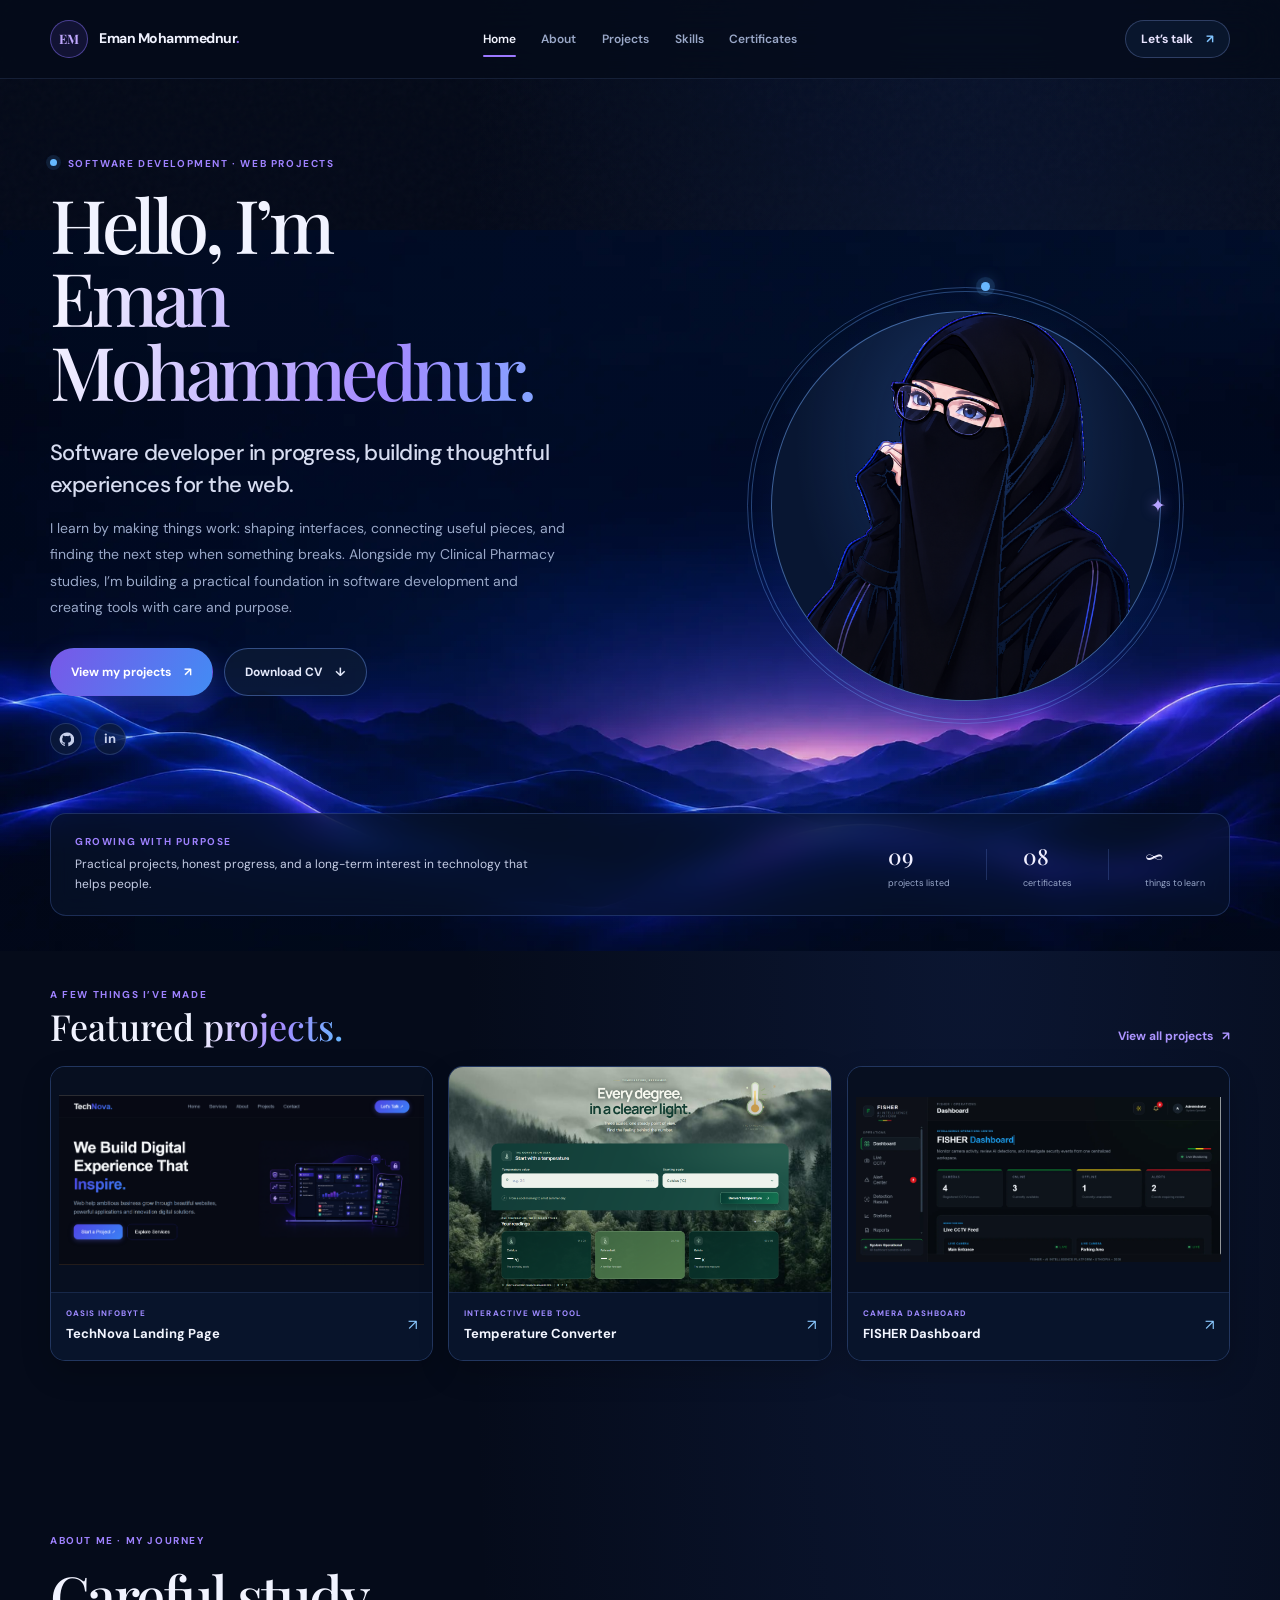
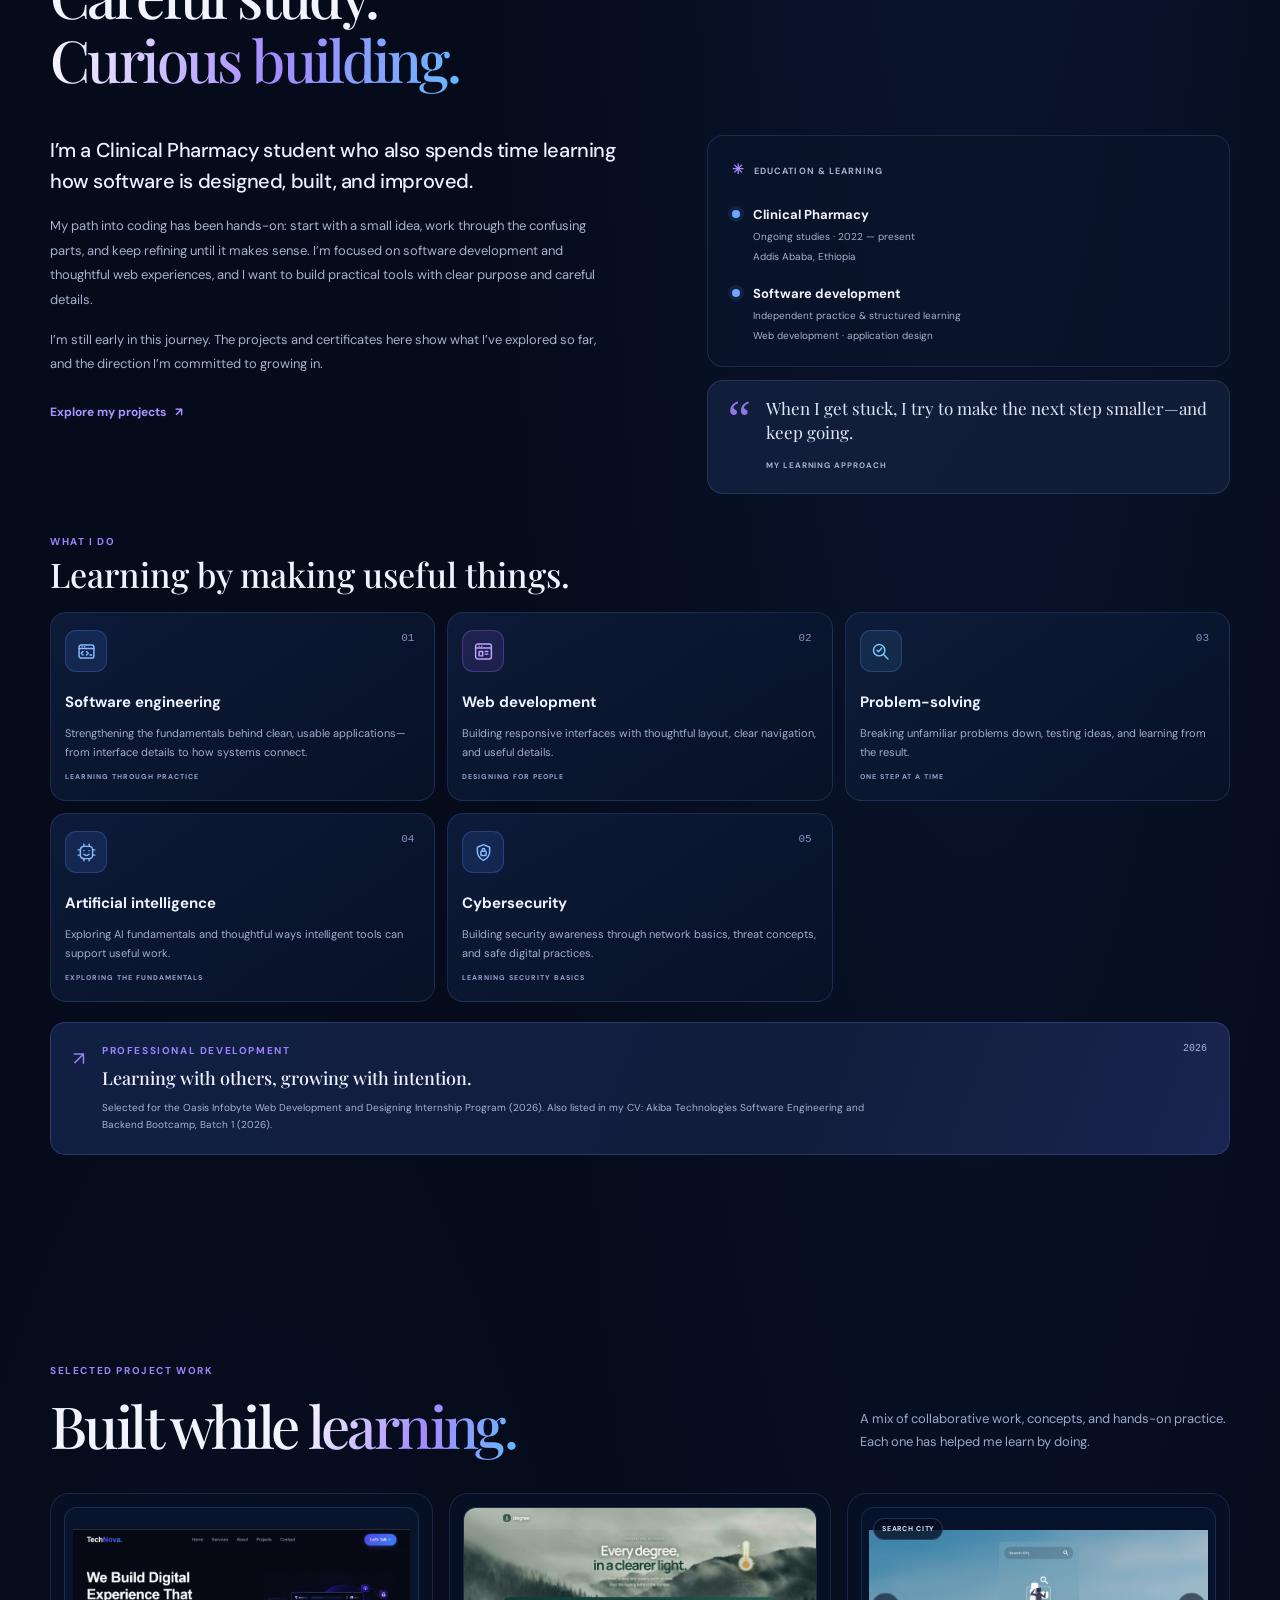
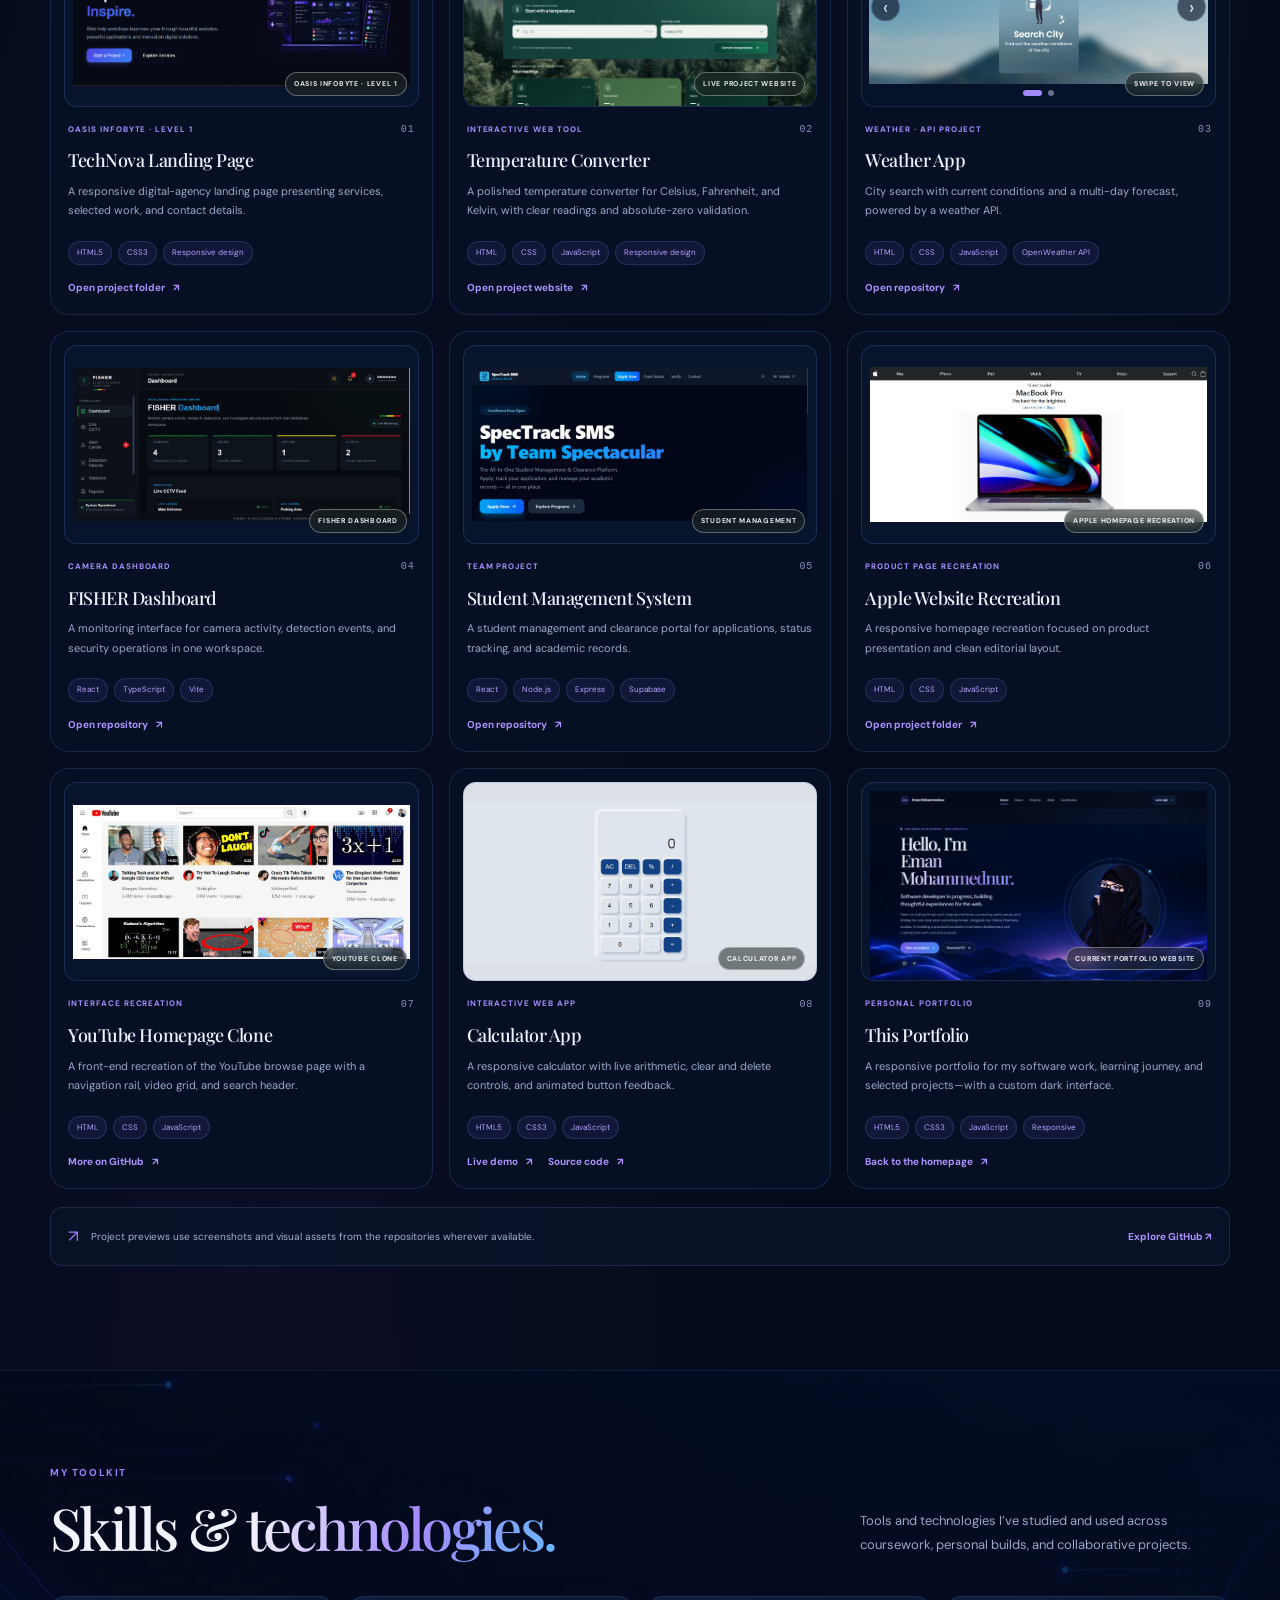
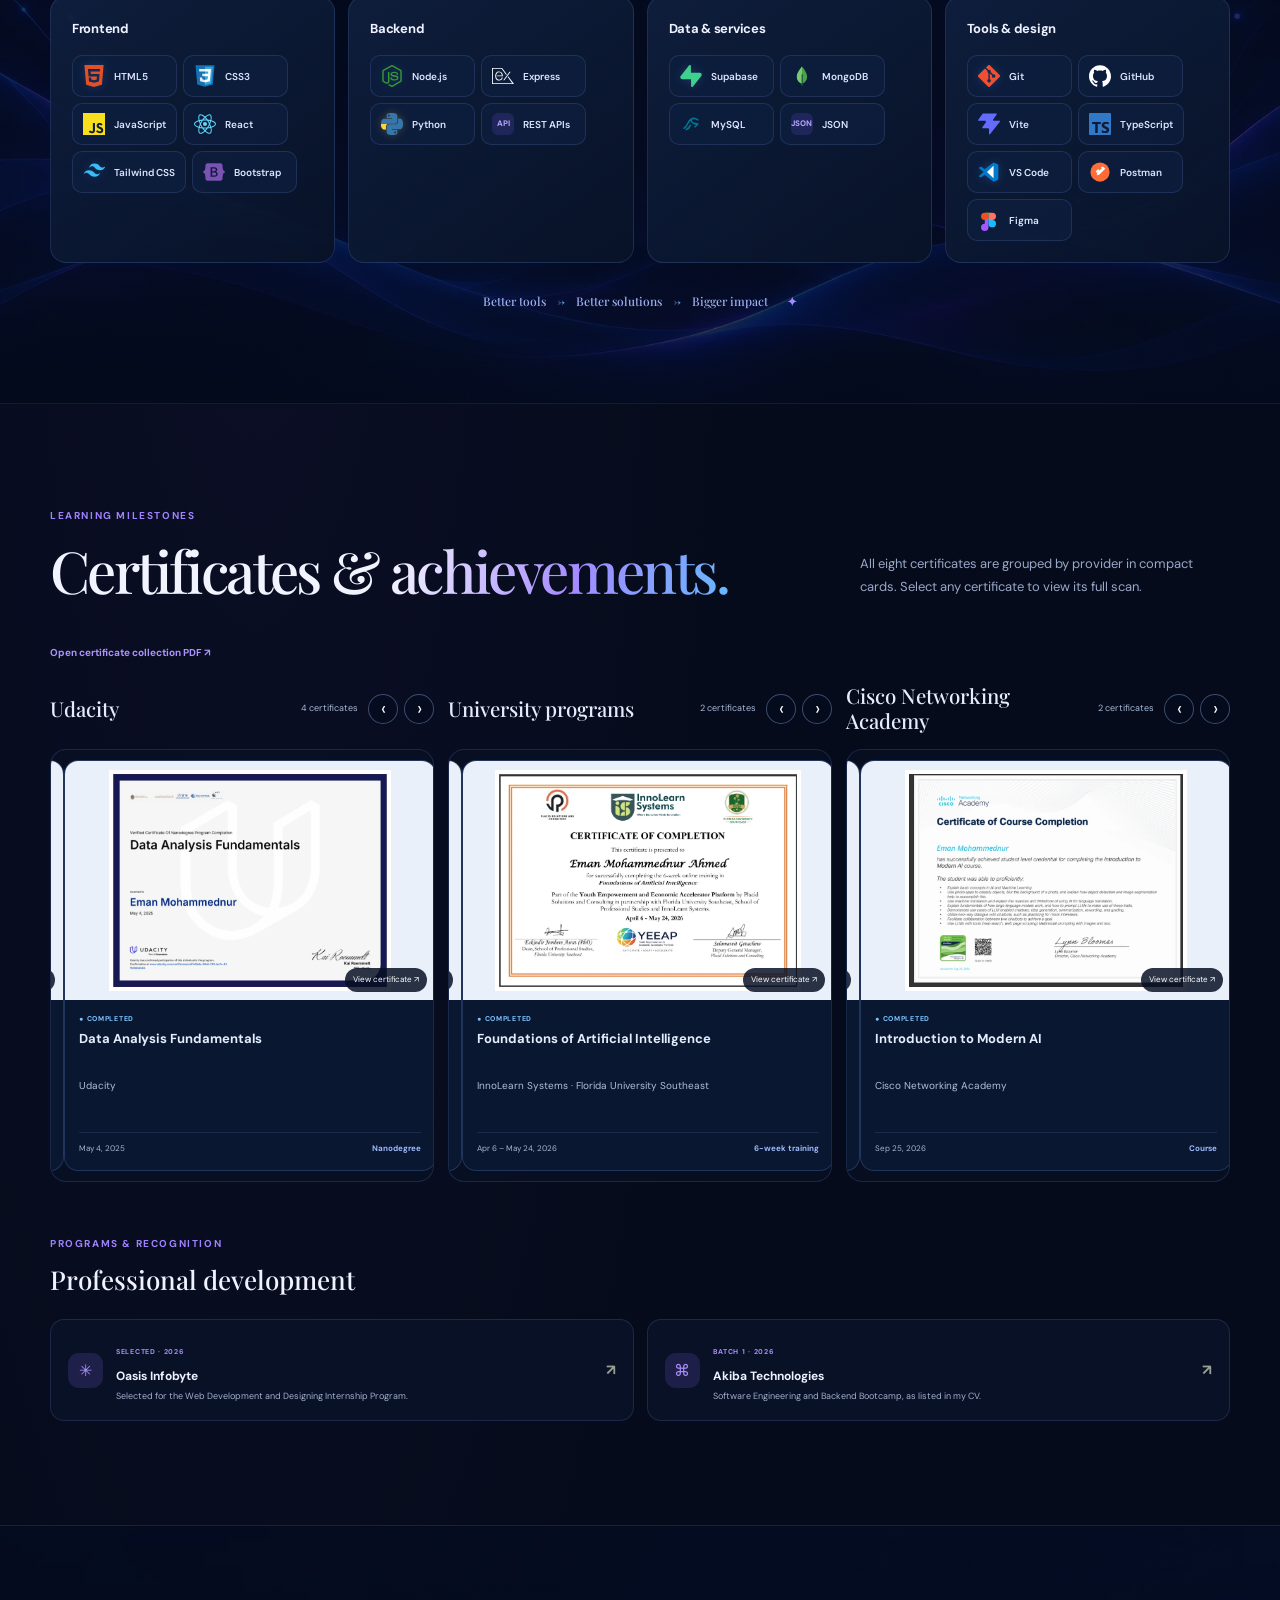
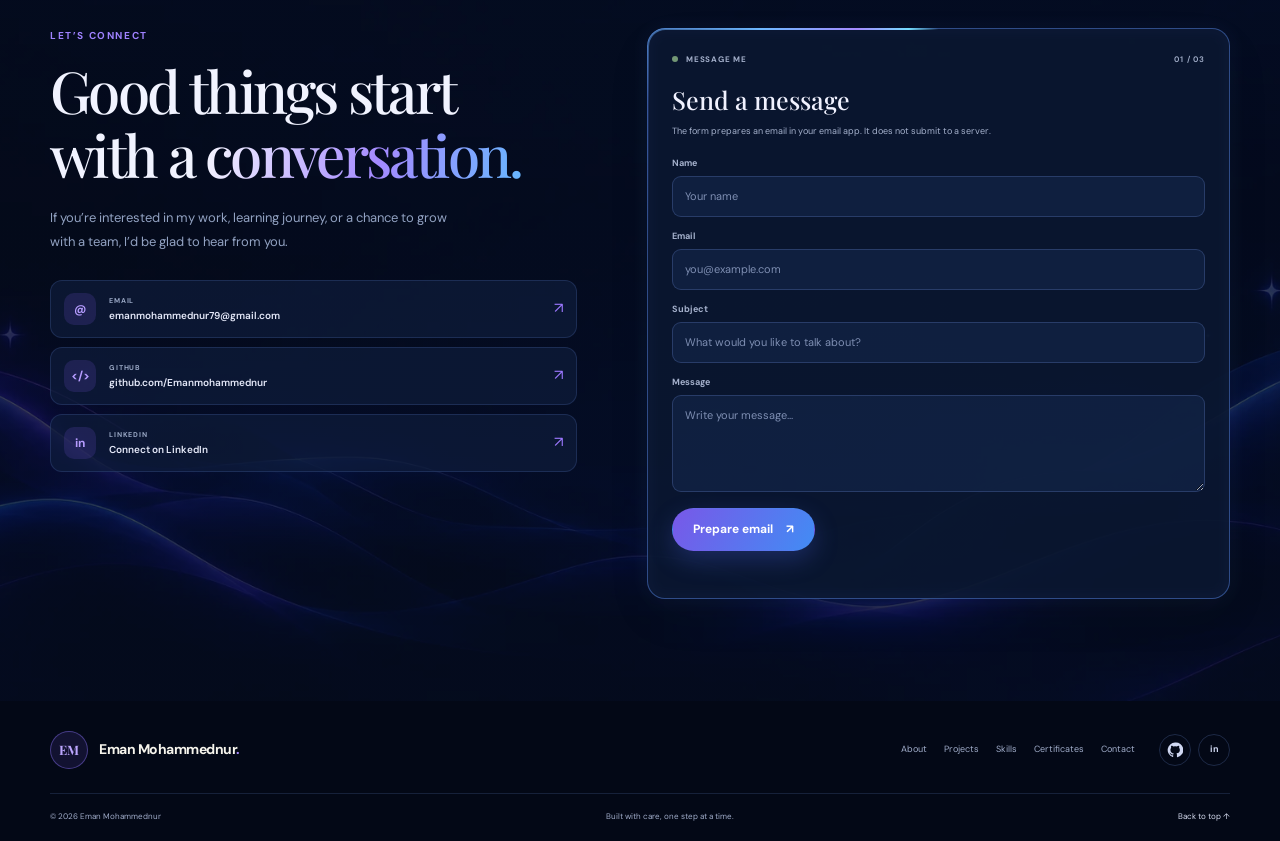
==== commit 5c905d44: "finalize portfolio structure" ====
--- a/Level 1/Personal_Portfolio/index.html
+++ b/Level 1/Personal_Portfolio/index.html
@@ -1177,3 +1177,4 @@
     </dialog>
   </body>
 </html>
+
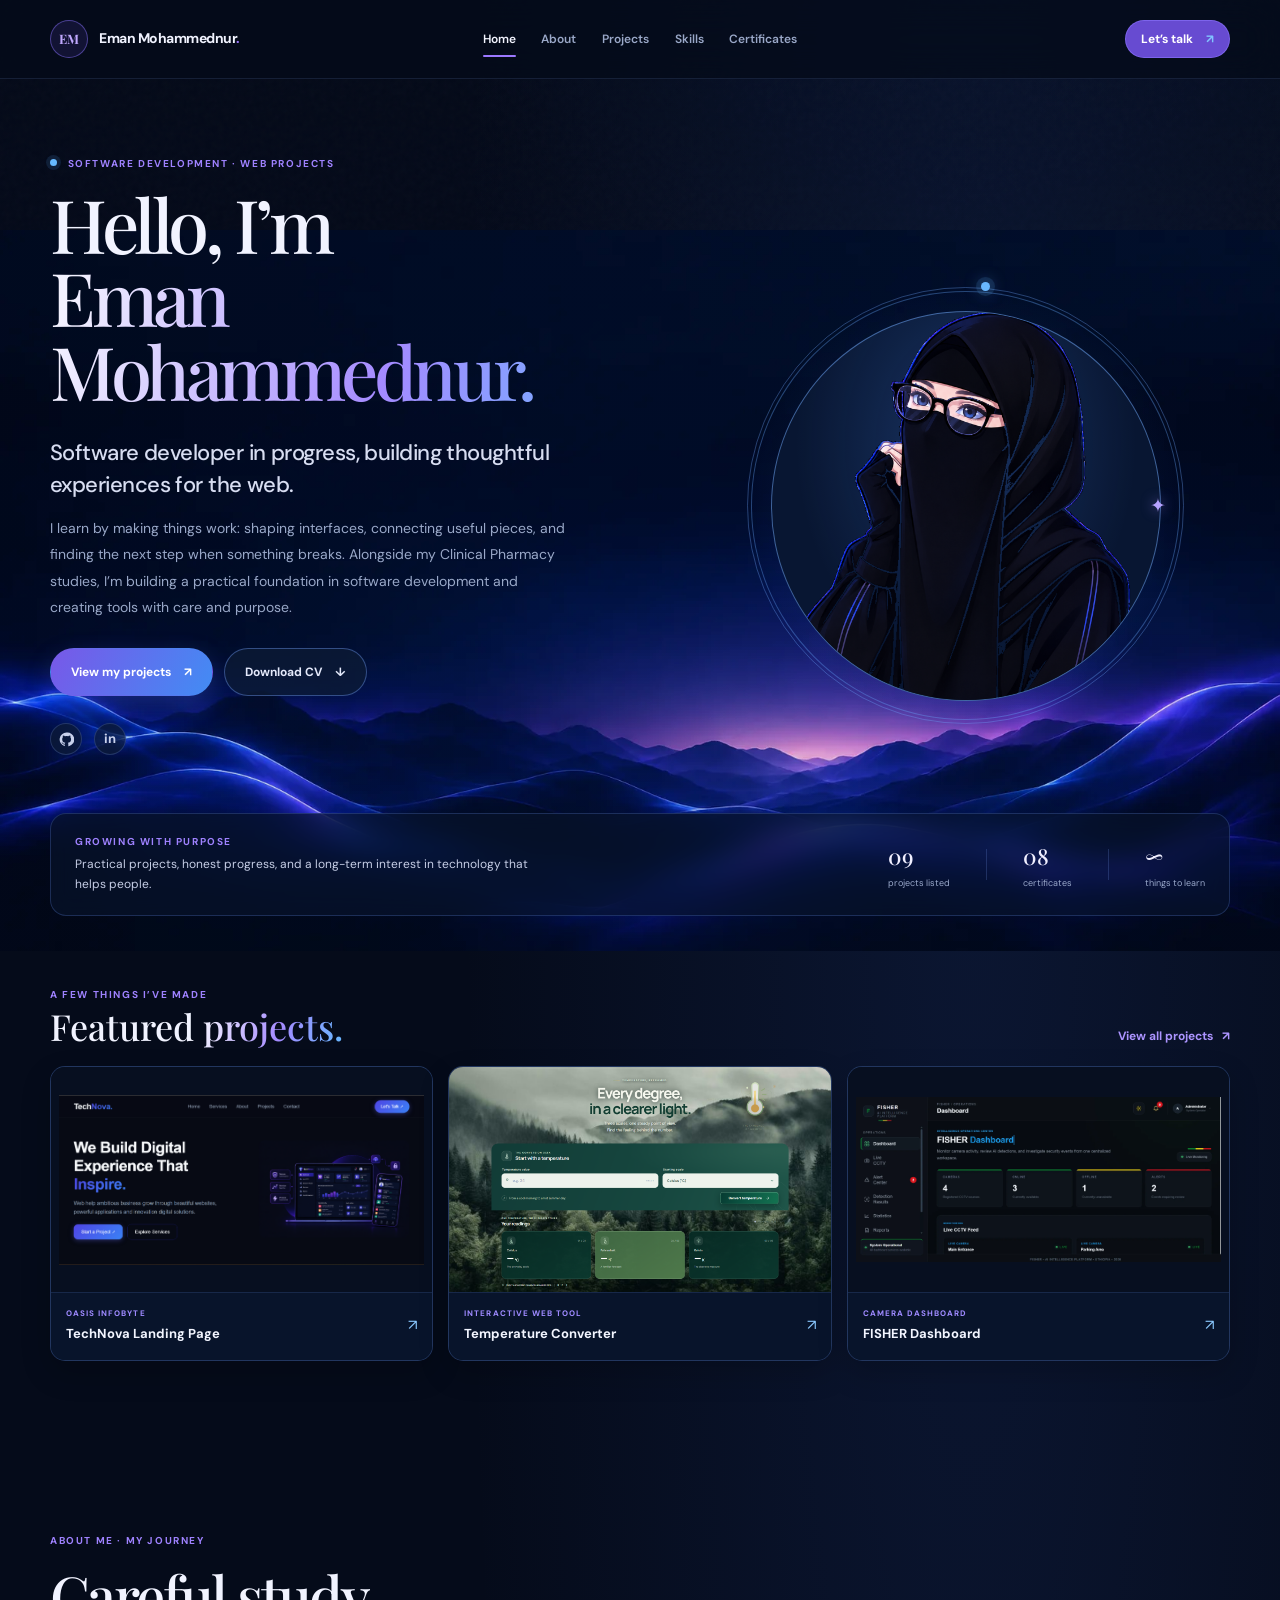
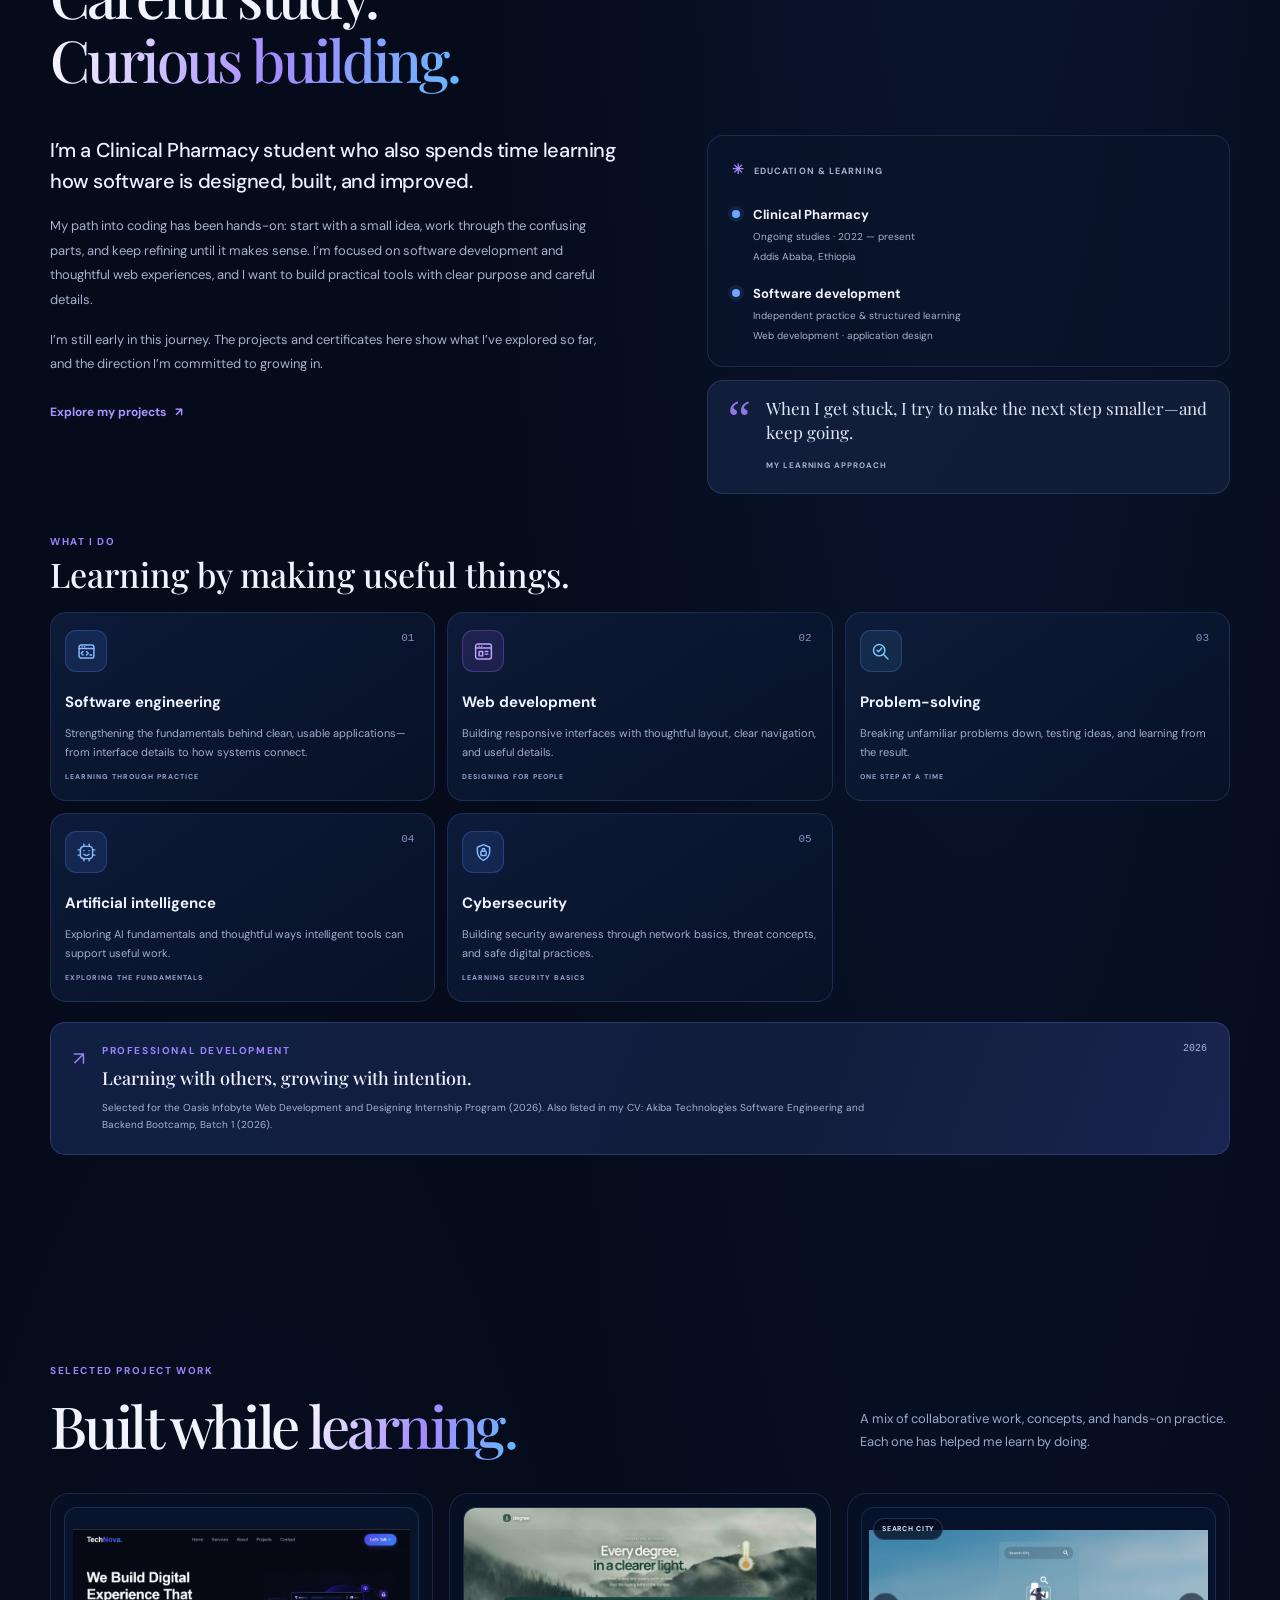
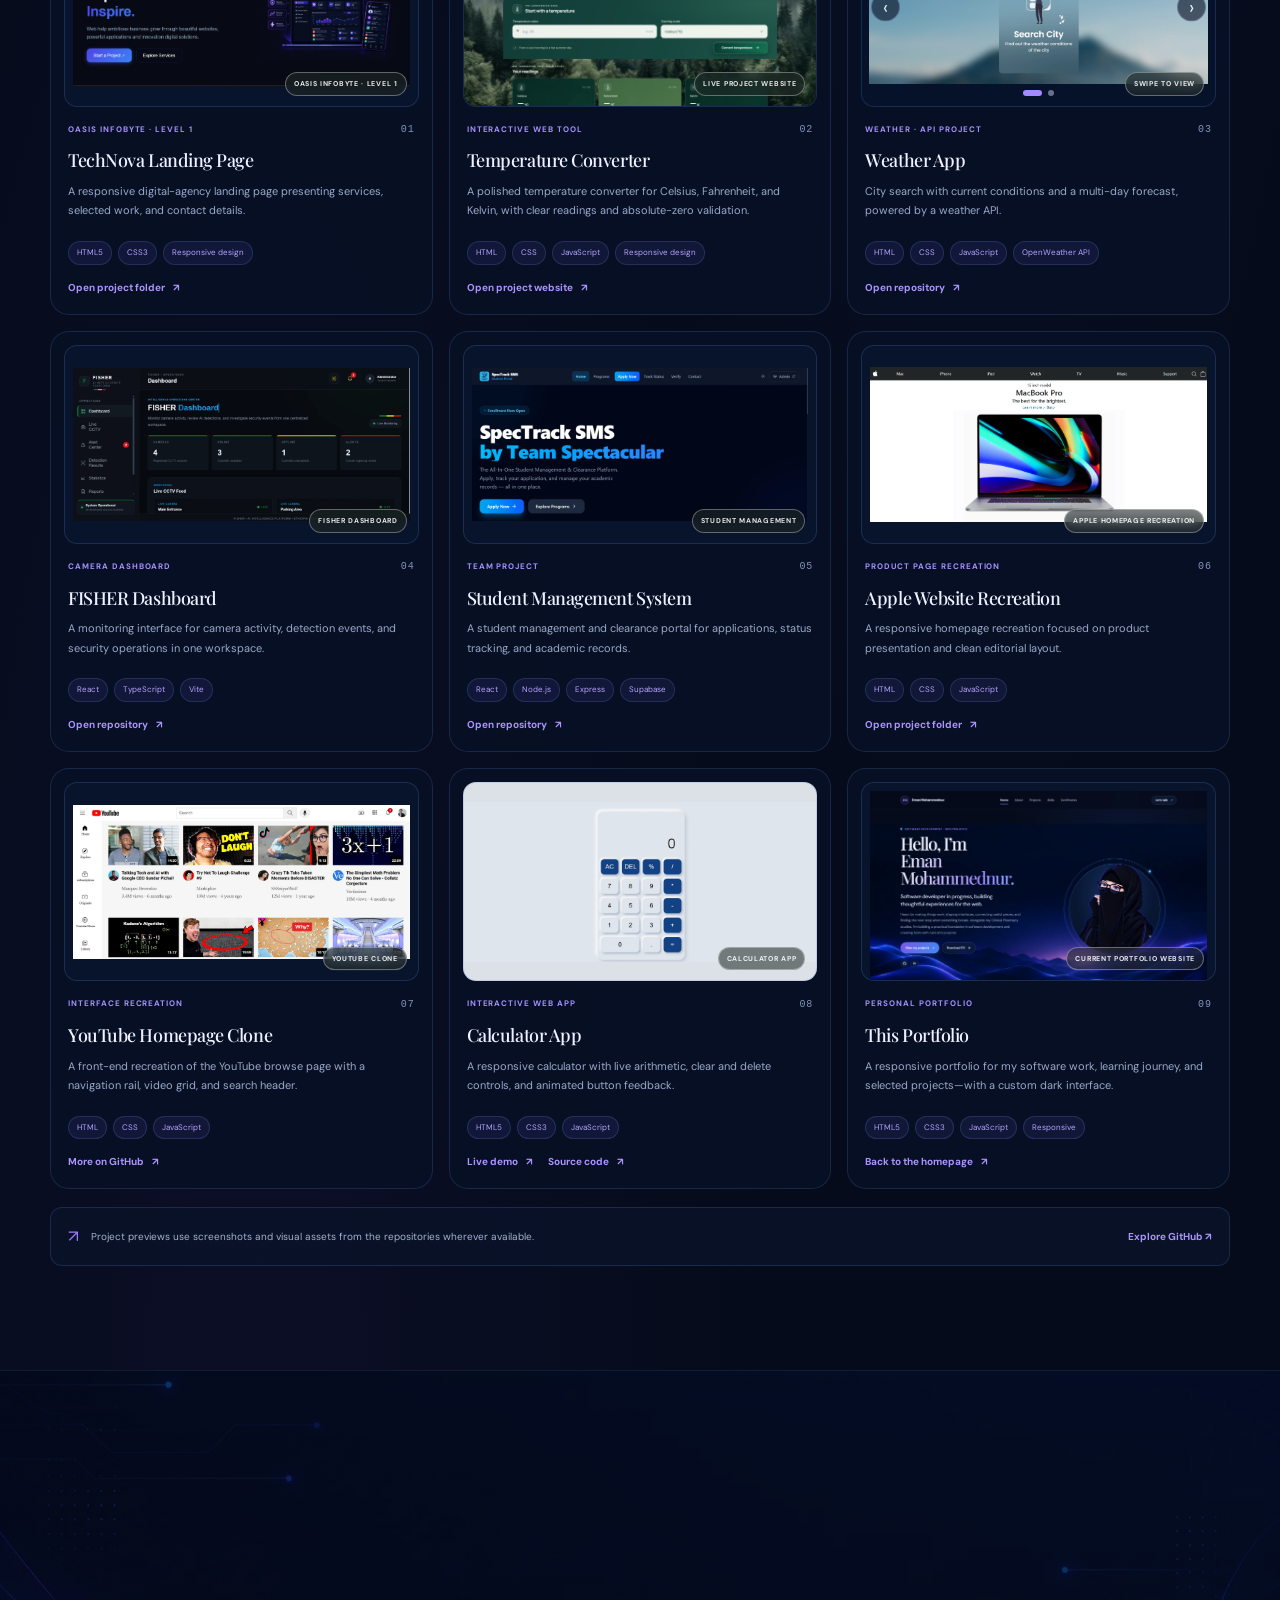
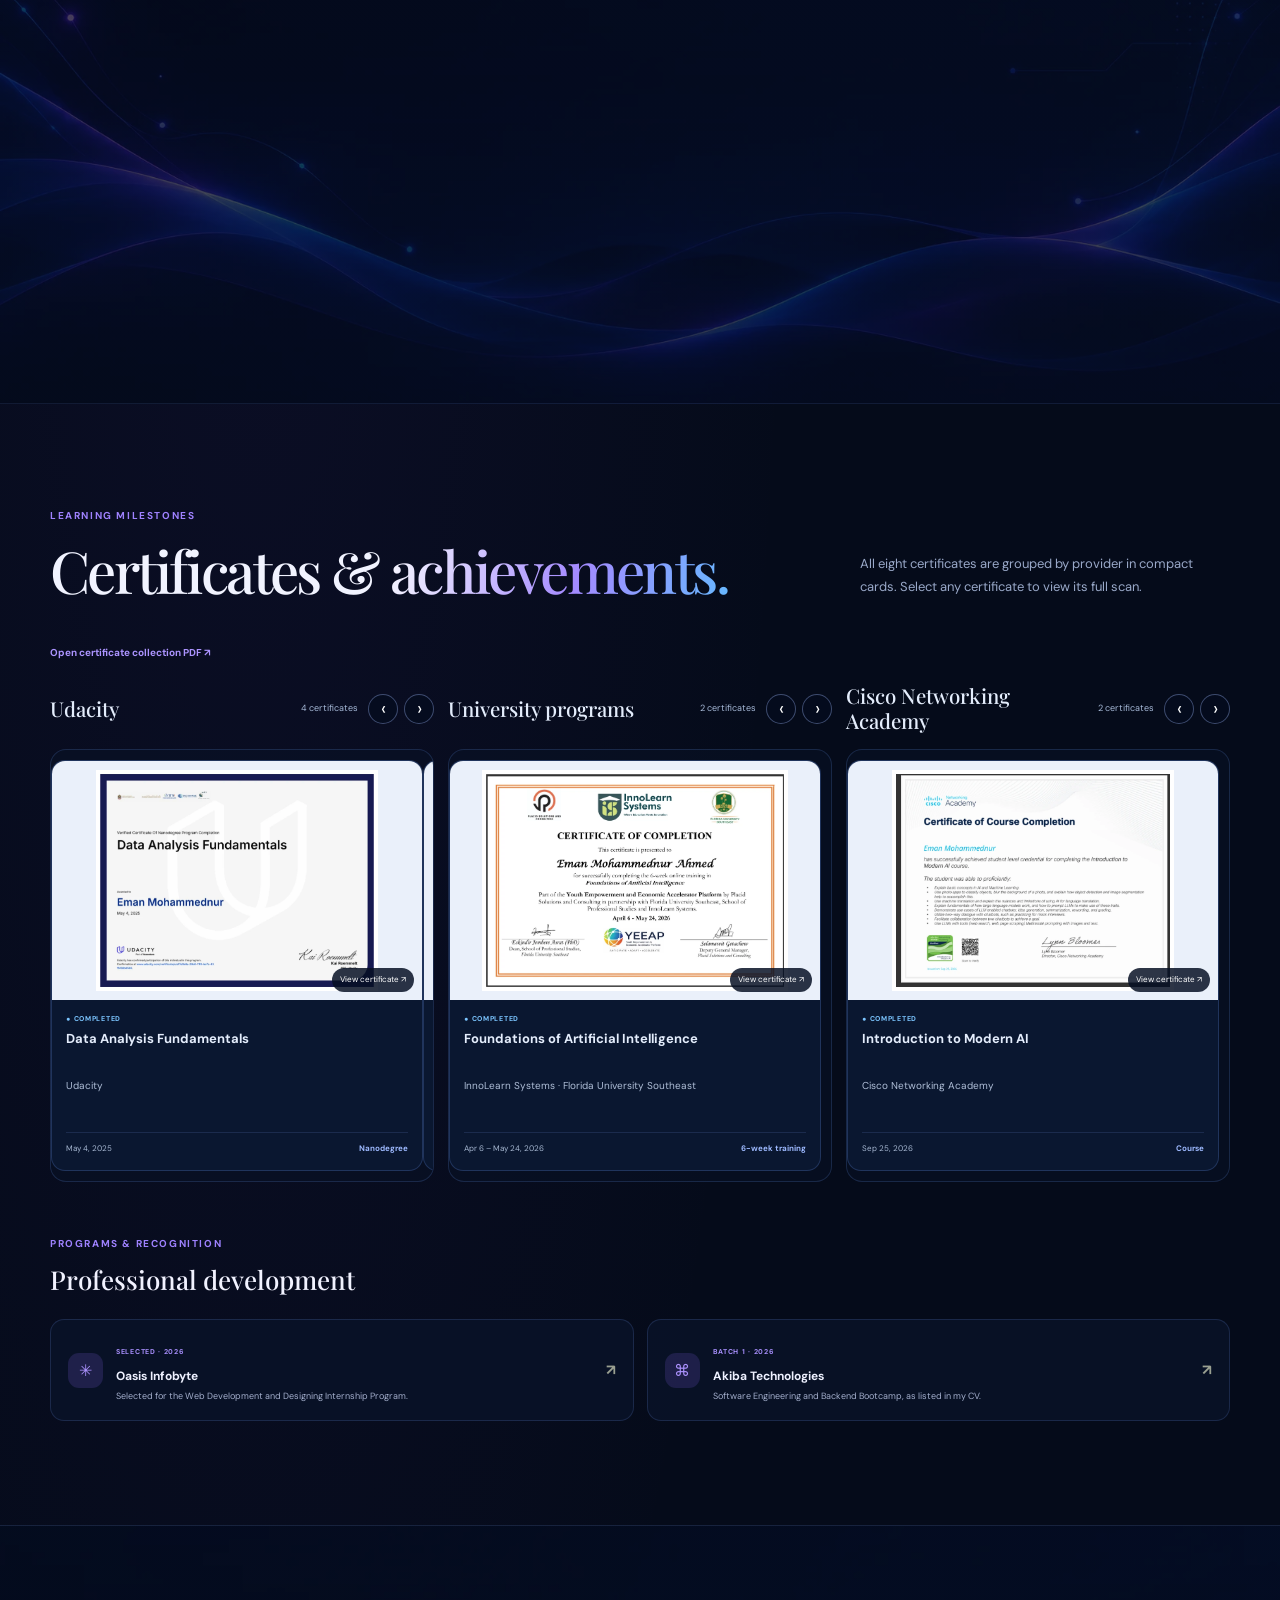
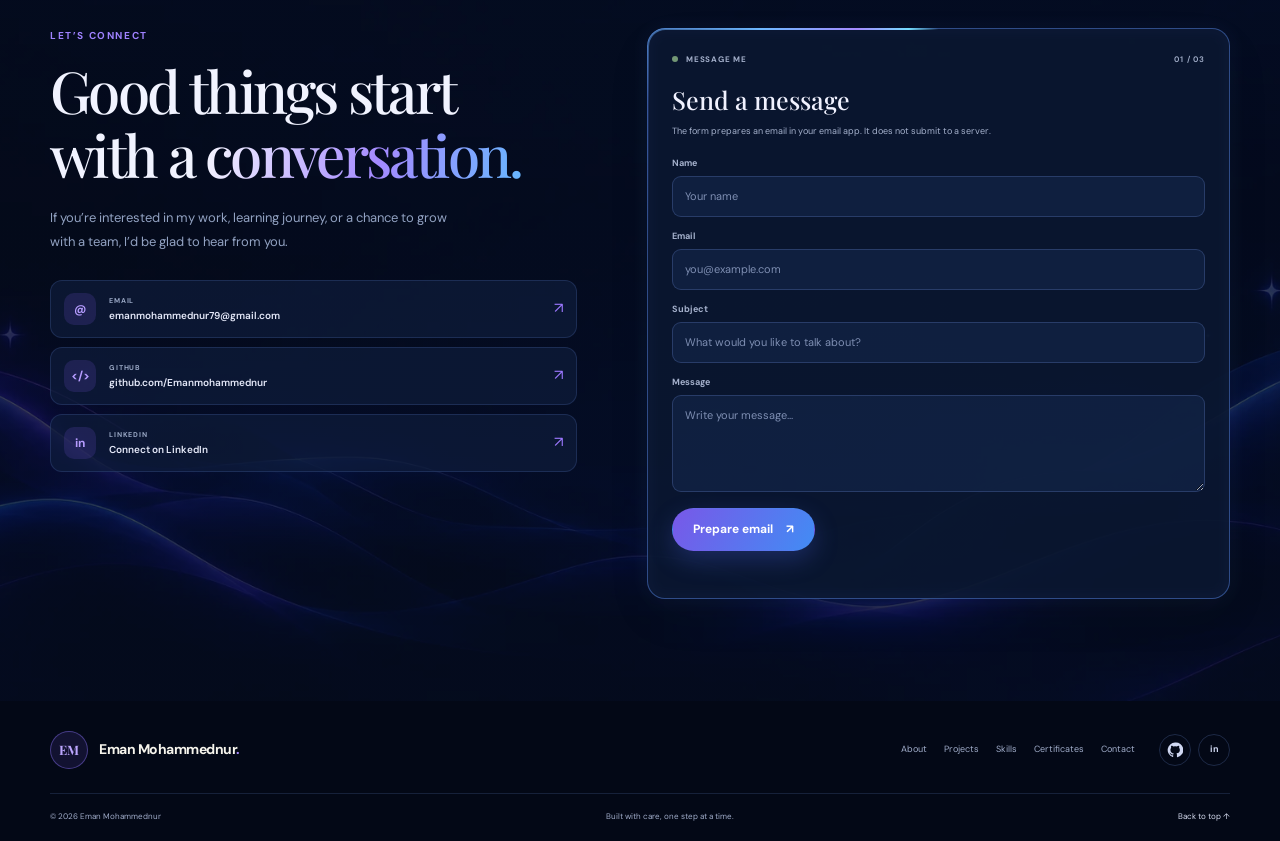
==== commit 9b4c2389: "Update Certficate" ====
--- a/Level 1/Personal_Portfolio/index.html
+++ b/Level 1/Personal_Portfolio/index.html
@@ -776,7 +776,7 @@
                       <img
                         src="assets/certificates/android-developer-fundamentals.webp"
                         alt="Udacity Android Developer Fundamentals certificate"
-                        loading="lazy"
+                        loading="eager"
                       /><span>View certificate ↗</span>
                     </button>
                     <div class="certificate-info">
@@ -798,7 +798,7 @@
                       <img
                         src="assets/certificates/data-analysis-fundamentals.webp"
                         alt="Udacity Data Analysis Fundamentals certificate"
-                        loading="lazy"
+                        loading="eager"
                       /><span>View certificate ↗</span>
                     </button>
                     <div class="certificate-info">
@@ -820,7 +820,7 @@
                       <img
                         src="assets/certificates/programming-fundamentals.webp"
                         alt="Udacity Programming Fundamentals certificate"
-                        loading="lazy"
+                        loading="eager"
                       /><span>View certificate ↗</span>
                     </button>
                     <div class="certificate-info">
@@ -842,7 +842,7 @@
                       <img
                         src="assets/certificates/artificial-intelligence-fundamentals.webp"
                         alt="Udacity Artificial Intelligence Fundamentals certificate"
-                        loading="lazy"
+                        loading="eager"
                       /><span>View certificate ↗</span>
                     </button>
                     <div class="certificate-info">
@@ -898,7 +898,7 @@
                       <img
                         src="assets/certificates/ai-and-career-empowerment.webp"
                         alt="University of Maryland Robert H. Smith School of Business AI and Career Empowerment certificate"
-                        loading="lazy"
+                        loading="eager"
                       /><span>View certificate ↗</span>
                     </button>
                     <div class="certificate-info">
@@ -920,7 +920,7 @@
                       <img
                         src="assets/certificates/foundations-of-artificial-intelligence.webp"
                         alt="Foundations of Artificial Intelligence training certificate from InnoLearn Systems and Florida University Southeast"
-                        loading="lazy"
+                        loading="eager"
                       /><span>View certificate ↗</span>
                     </button>
                     <div class="certificate-info">
@@ -972,7 +972,7 @@
                       <img
                         src="assets/certificates/introduction-to-cybersecurity.webp"
                         alt="Cisco Networking Academy Introduction to Cybersecurity certificate"
-                        loading="lazy"
+                        loading="eager"
                       /><span>View certificate ↗</span>
                     </button>
                     <div class="certificate-info">
@@ -994,7 +994,7 @@
                       <img
                         src="assets/certificates/introduction-to-modern-ai.webp"
                         alt="Cisco Networking Academy Introduction to Modern AI certificate"
-                        loading="lazy"
+                        loading="eager"
                       /><span>View certificate ↗</span>
                     </button>
                     <div class="certificate-info">
@@ -1177,4 +1177,3 @@
     </dialog>
   </body>
 </html>
-
--- a/Level 1/Personal_Portfolio/styles.css
+++ b/Level 1/Personal_Portfolio/styles.css
@@ -3722,9 +3722,9 @@
   justify-self: end;
   min-height: 38px;
   padding-inline: 15px;
-  color: #e8e4ff;
-  border-color: rgba(125, 151, 218, 0.32);
-  background: rgba(14, 28, 54, 0.7);
+  color: #fff;
+  border-color: rgba(141, 118, 255, 0.6);
+  background: #674bd1;
 }
 .header-contact:hover {
   color: #fff;
